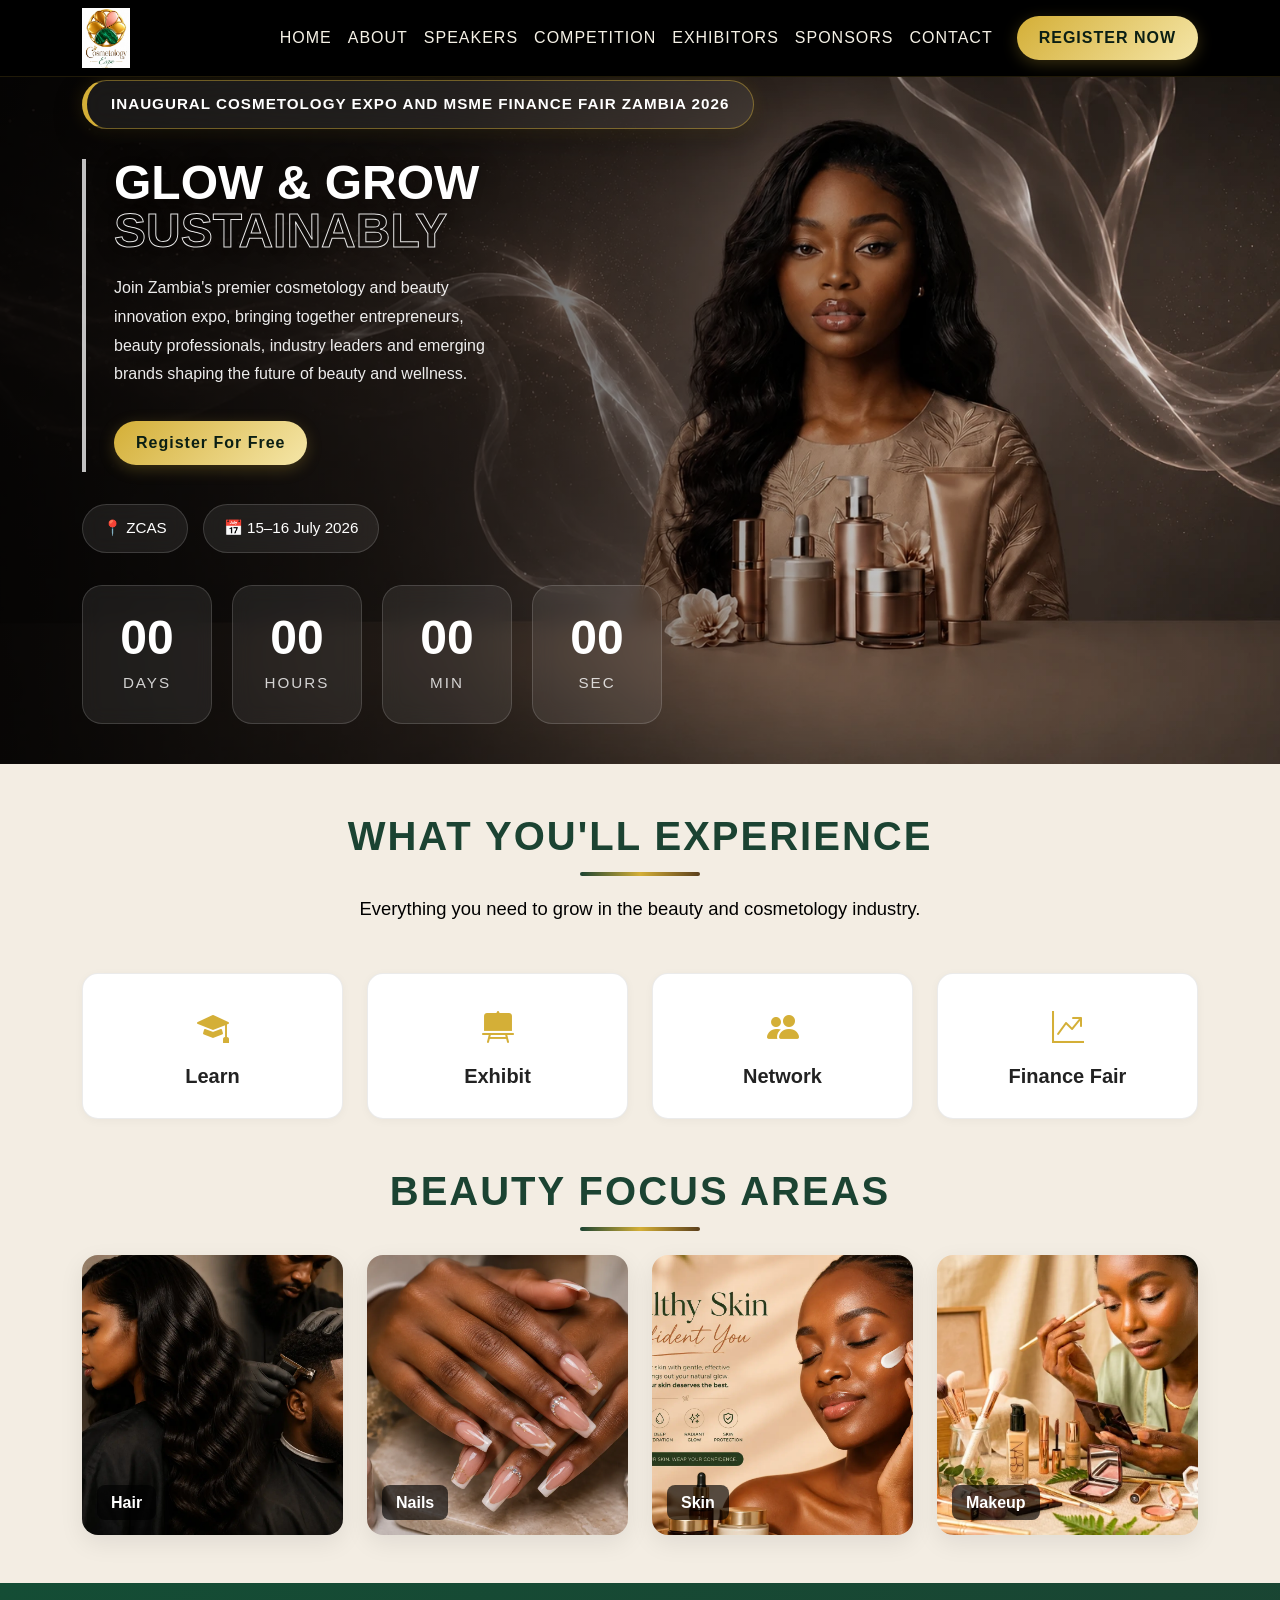
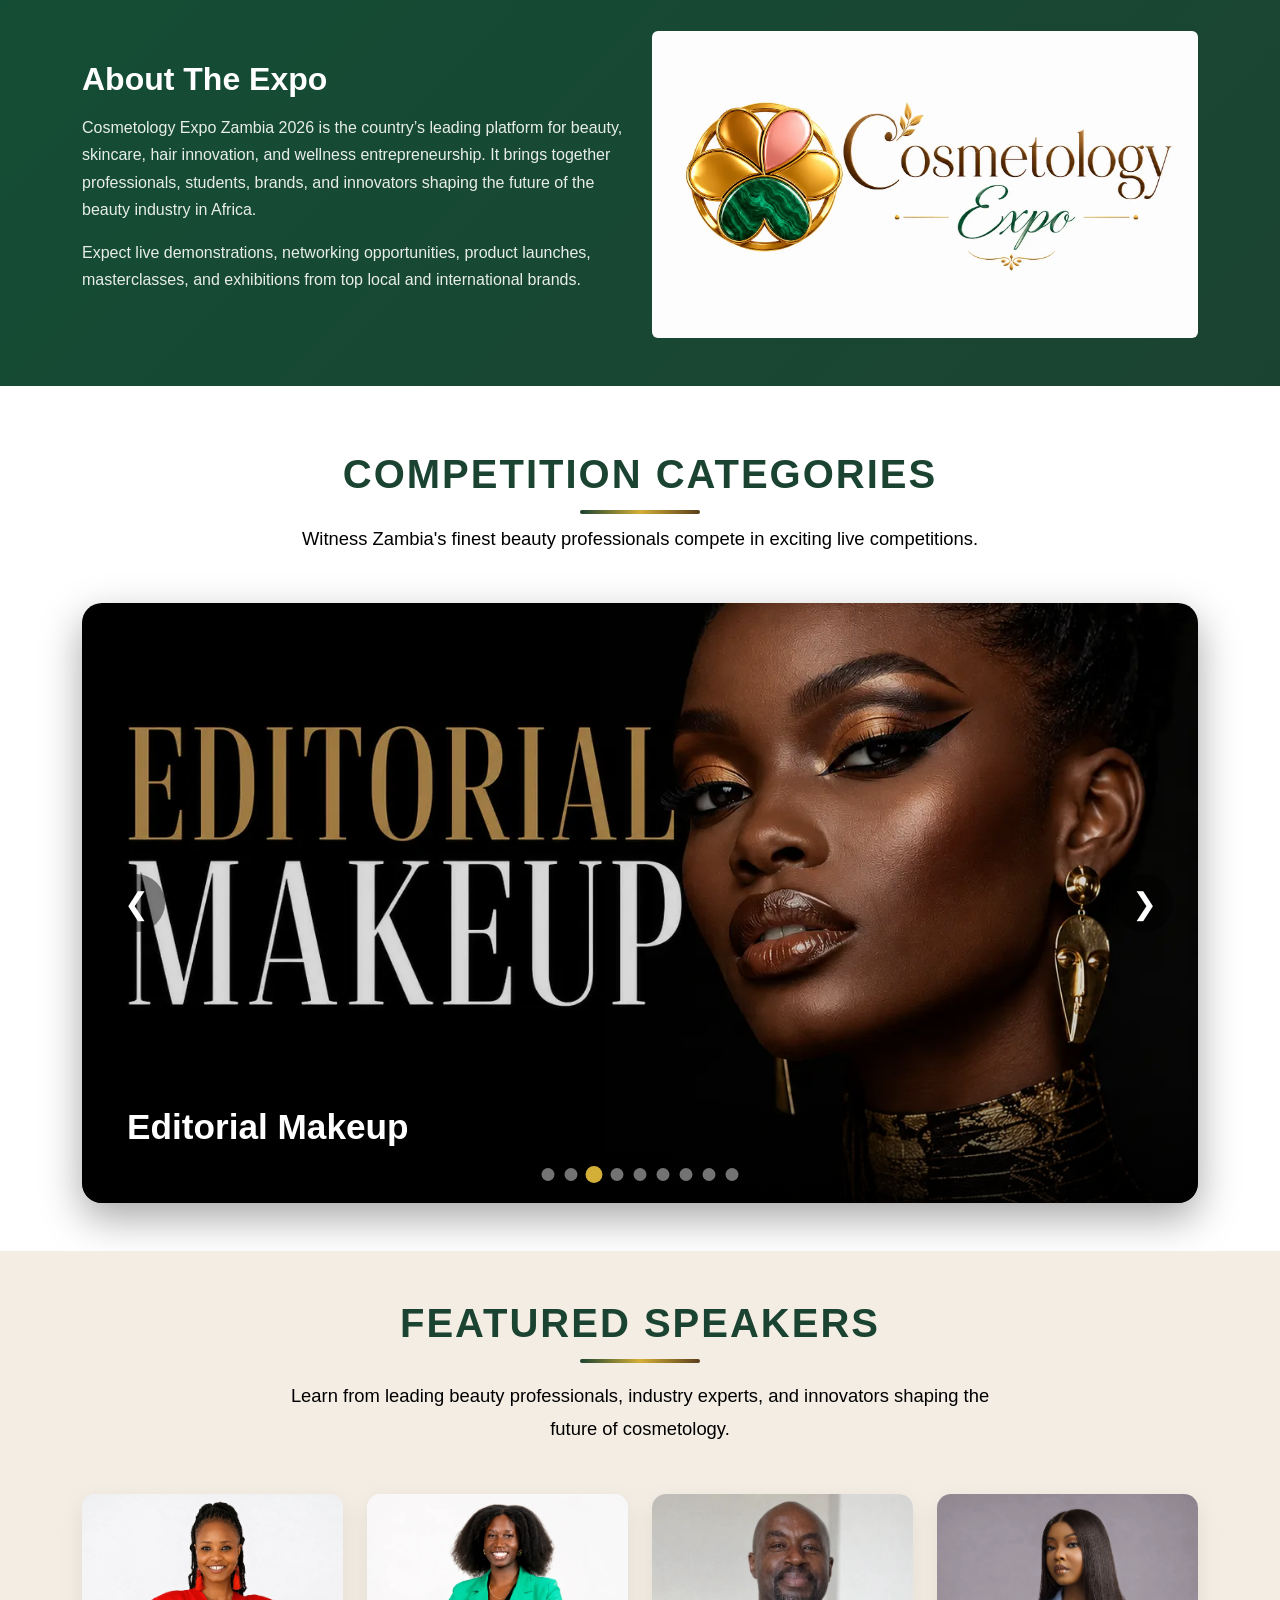
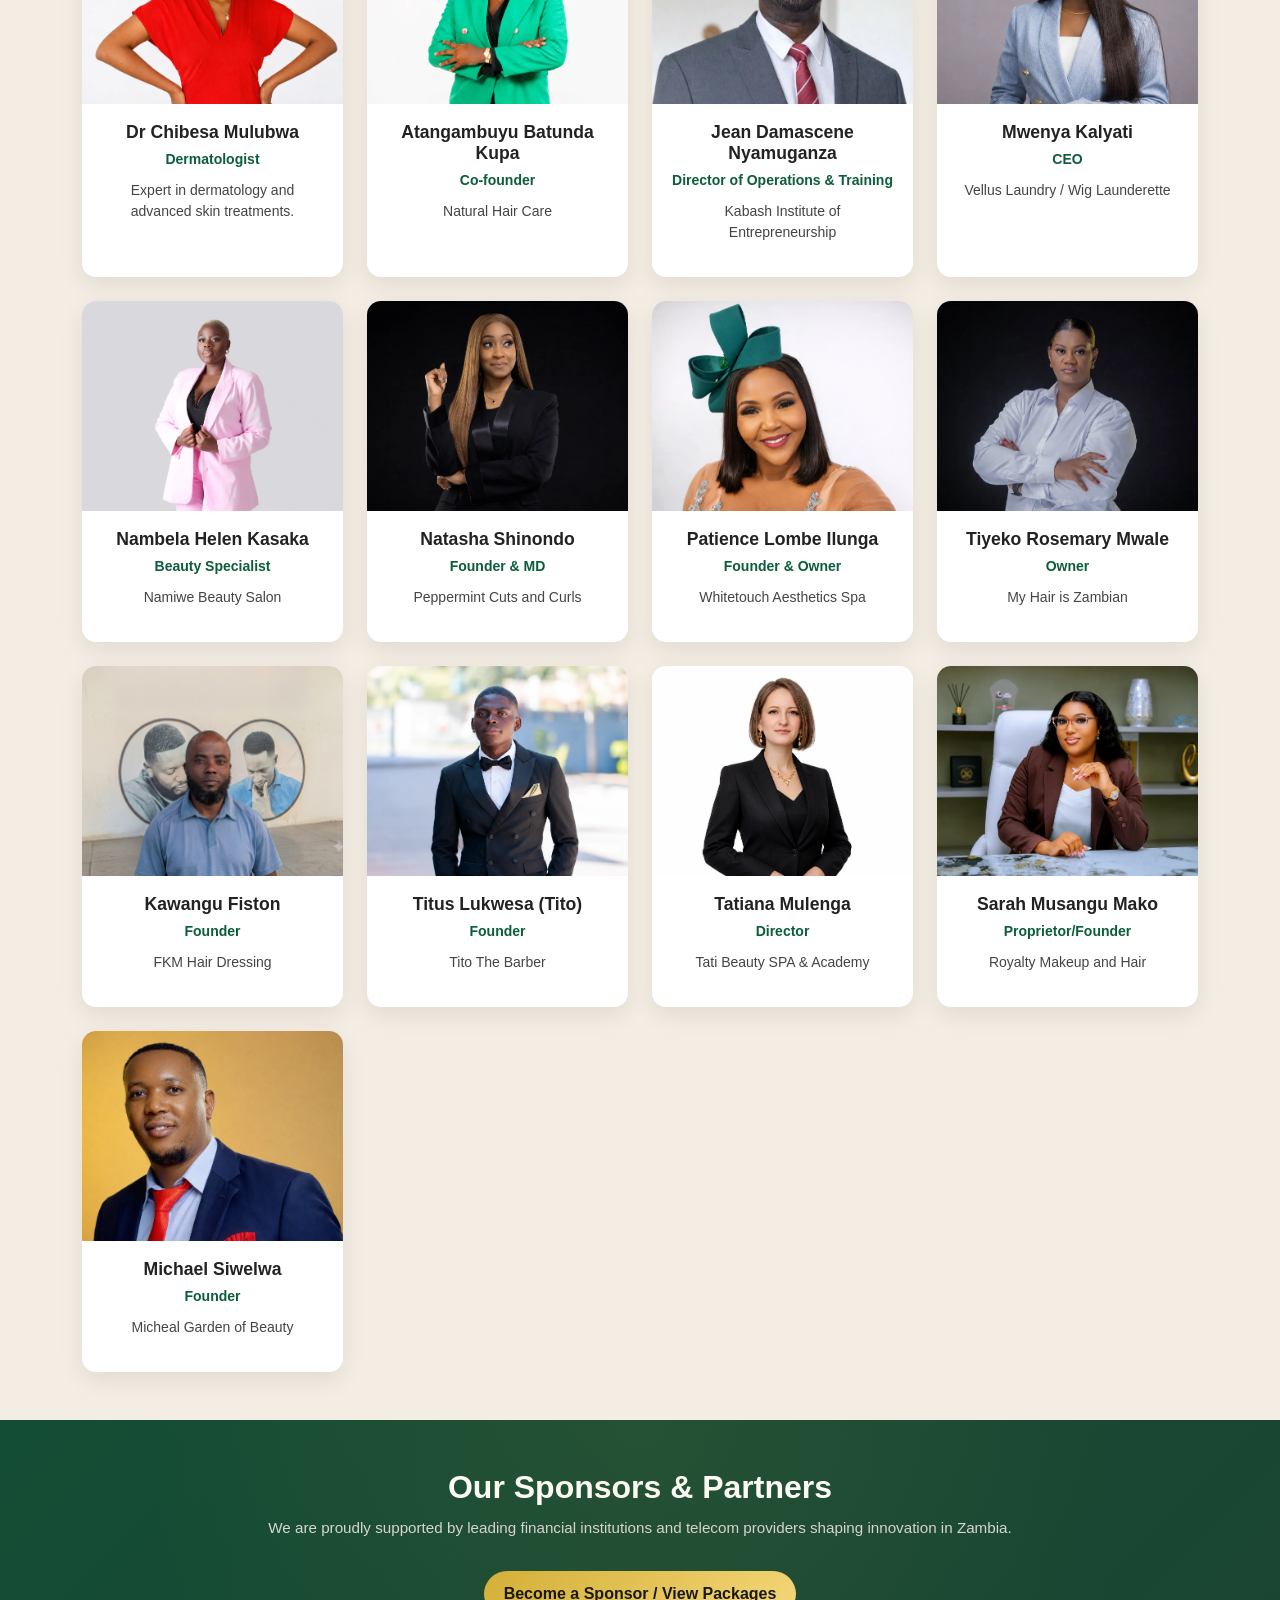
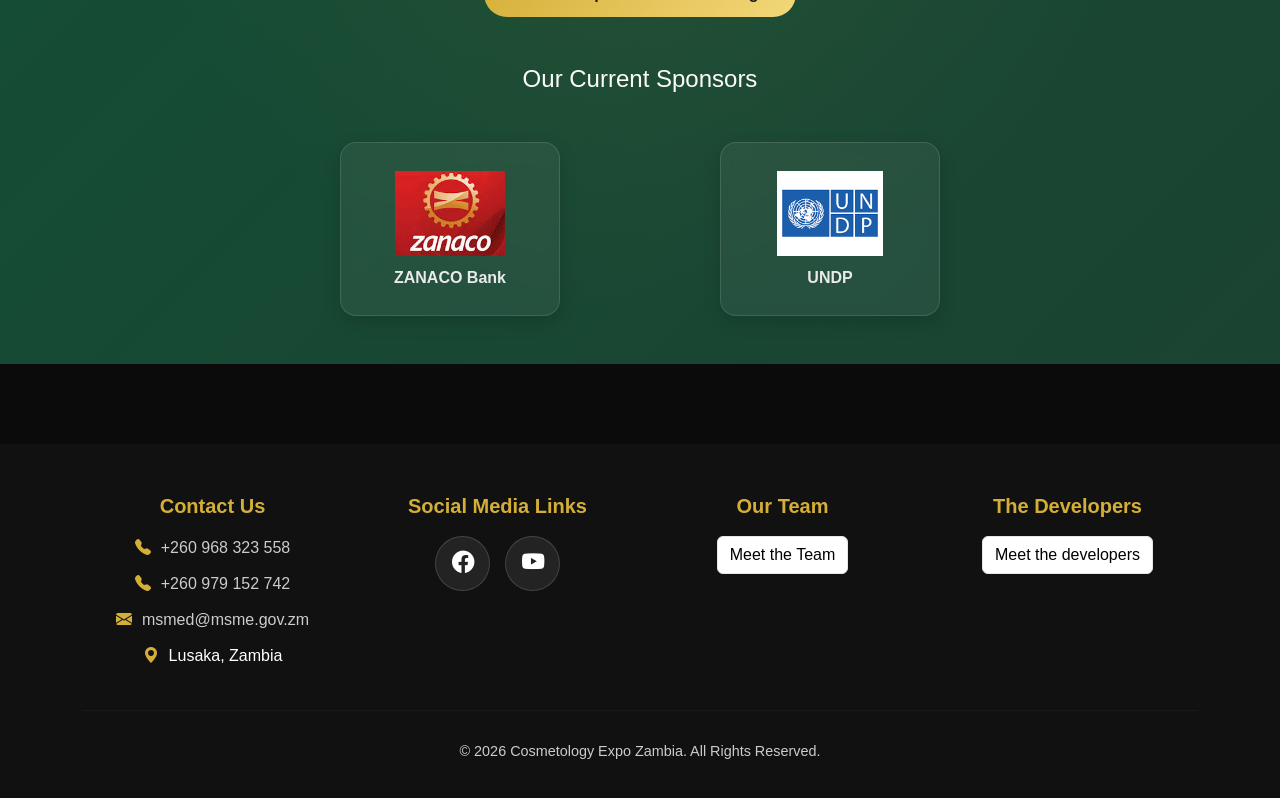
==== index.html @ 73dfd3c1 "Add files via upload" ====
<!doctype html>
<html lang="en">
  <head>
    <meta charset="UTF-8" />
    <meta name="viewport" content="width=device-width, initial-scale=1.0" />

    <title>Cosmetology Expo Zambia 2026</title>

    <link
      href="https://cdn.jsdelivr.net/npm/bootstrap@5.3.8/dist/css/bootstrap.min.css"
      rel="stylesheet"
      integrity="sha384-sRIl4kxILFvY47J16cr9ZwB07vP4J8+LH7qKQnuqkuIAvNWLzeN8tE5YBujZqJLB"
      crossorigin="anonymous"
    />

    <link
      href="https://cdn.jsdelivr.net/npm/bootstrap-icons@1.11.3/font/bootstrap-icons.css"
      rel="stylesheet"
    />
    <link rel="stylesheet" href="style.css" />
    <link rel="stylesheet" href="footer.css" />
  </head>
  <body>
    <!-- NAVBAR -->
    <nav class="navbar navbar-expand-lg navbar-dark fixed-top">
      <div class="container">
        <!-- Logo -->
        <a class="navbar-brand" href="index.html">
          <img
            src="images/logo.jpg"
            alt="SME Expo 2026 Logo"
            class="navbar-logo"
          />
        </a>

        <!-- Mobile Toggle -->
        <button
          class="navbar-toggler"
          type="button"
          data-bs-toggle="collapse"
          data-bs-target="#nav"
          aria-controls="nav"
          aria-expanded="false"
          aria-label="Toggle navigation"
        >
          <span class="navbar-toggler-icon"></span>
        </button>

        <!-- Navigation -->
        <div class="collapse navbar-collapse" id="nav">
          <ul class="navbar-nav ms-auto">
            <li class="nav-item">
              <a class="nav-link" href="index.html">HOME</a>
            </li>

            <li class="nav-item">
              <a class="nav-link" href="about page/about.html">ABOUT</a>
            </li>

            <li class="nav-item">
              <a class="nav-link" href="#speakers">SPEAKERS</a>
            </li>

            <li class="nav-item">
              <a class="nav-link" href="competition_page/competition.html">
                COMPETITION
              </a>
            </li>

            <li class="nav-item">
              <a class="nav-link" href="exhibitor_page/exhibitor.html">
                EXHIBITORS
              </a>
            </li>

            <li class="nav-item">
              <a class="nav-link" href="sponsor_page/sponsor.html">
                SPONSORS
              </a>
            </li>

            <li class="nav-item">
              <a class="nav-link" href="#contact">CONTACT</a>
            </li>
          </ul>

          <a href="register_page/register.html" class="ms-lg-3">
            <button class="btn pink-btn text-white">REGISTER NOW</button>
          </a>
        </div>
      </div>
    </nav>
    <!-- HERO SECTION -->
    <section id="home" class="hero">
      <div class="container">
        <div class="hero-content">
          <div class="hero-tag">
            Inaugural Cosmetology EXPO and MSME Finance Fair Zambia 2026
          </div>

          <div class="hero-heading">
            <h1 class="hero-title">
              Glow & Grow
              <span class="hero-outline"> Sustainably </span>
            </h1>

            <p class="hero-description">
              Join Zambia's premier cosmetology and beauty innovation expo,
              bringing together entrepreneurs, beauty professionals, industry
              leaders and emerging brands shaping the future of beauty and
              wellness.
            </p>

            <div class="hero-actions">
              <a href="register_page/register.html" class="hero-btn">
                Register For Free
              </a>
            </div>
          </div>

          <div class="hero-info">
            <div class="info-pill">📍 ZCAS</div>

            <div class="info-pill">📅 15–16 July 2026</div>
          </div>

          <div class="countdown-card">
            <div class="time-box">
              <span id="days">27</span>
              <small>Days</small>
            </div>

            <div class="time-box">
              <span id="hours">05</span>
              <small>Hours</small>
            </div>

            <div class="time-box">
              <span id="minutes">38</span>
              <small>Min</small>
            </div>

            <div class="time-box">
              <span id="seconds">78</span>
              <small>Sec</small>
            </div>
          </div>
        </div>
      </div>
    </section>

    <!-- VALUE SECTION (Learn • Exhibit • Network • Grow) -->
    <section class="value-section py-5">
      <div class="container text-center">
        <h2 class="expo-title mb-3">What You'll Experience</h2>

        <p class="expo-subtitle mb-5">
          Everything you need to grow in the beauty and cosmetology industry.
        </p>
        <!-- 4 CORE WORDS -->
        <div class="row g-4 mb-5">
          <div class="col-md-3 col-6">
            <div class="value-box">
              <i class="bi bi-mortarboard-fill"></i>
              <h5>Learn</h5>
            </div>
          </div>

          <div class="col-md-3 col-6">
            <div class="value-box">
              <i class="bi bi-easel2-fill"></i>
              <h5>Exhibit</h5>
            </div>
          </div>

          <div class="col-md-3 col-6">
            <div class="value-box">
              <i class="bi bi-people-fill"></i>
              <h5>Network</h5>
            </div>
          </div>

          <div class="col-md-3 col-6">
            <div class="value-box">
              <i class="bi bi-graph-up-arrow"></i>
              <h5>Finance Fair</h5>
            </div>
          </div>
        </div>
        <!-- BEAUTY CATEGORIES -->
        <h3 class="focus-areas-title mb-4">Beauty Focus Areas</h3>

        <div class="row g-4 justify-content-center">
          <div class="col-12 col-md-6 col-lg-3">
            <div class="beauty-card">
              <img src="images/hair.webp" alt="Hair" />
              <h6>Hair</h6>
            </div>
          </div>

          <div class="col-12 col-md-6 col-lg-3">
            <div class="beauty-card">
              <img src="images/nails.webp" alt="Nails" />
              <h6>Nails</h6>
            </div>
          </div>

          <div class="col-12 col-md-6 col-lg-3">
            <div class="beauty-card">
              <img src="images/skin.webp" alt="Skin" />
              <h6>Skin</h6>
            </div>
          </div>

          <div class="col-12 col-md-6 col-lg-3">
            <div class="beauty-card">
              <img src="images/makeup.webp" alt="Makeup" />
              <h6>Makeup</h6>
            </div>
          </div>
        </div>
      </div>
    </section>

    <!-- HOME ABOUT SECTION -->
    <section id="home-about" class="home-about-section py-5">
      <div class="container">
        <div class="row align-items-center">
          <div class="col-md-6 home-about-content">
            <h2 class="home-about-title mb-3">About The Expo</h2>

            <p class="home-about-text">
              Cosmetology Expo Zambia 2026 is the country’s leading platform for
              beauty, skincare, hair innovation, and wellness entrepreneurship.
              It brings together professionals, students, brands, and innovators
              shaping the future of the beauty industry in Africa.
            </p>

            <p class="home-about-text">
              Expect live demonstrations, networking opportunities, product
              launches, masterclasses, and exhibitions from top local and
              international brands.
            </p>
          </div>
          <div class="col-md-6 home-about-image">
            <img
              src="images/about.webp"
              class="img-fluid rounded home-about-img"
              alt="About Expo"
            />
          </div>
        </div>
      </div>
    </section>
    <!-- ==========================================
     COMPETITION CATEGORIES
========================================== -->
    <section class="competition-section py-5">
      <div class="container">
        <div class="text-center mb-5">
          <h2 class="expo-title mt-3">Competition Categories</h2>

          <p class="expo-subtitle">
            Witness Zambia's finest beauty professionals compete in exciting
            live competitions.
          </p>
        </div>

        <div class="competition-slider">
          <div class="competition-slides">
            <!-- Logo -->
            <div class="competition-slide competition-active">
              <img src="images/about.webp" alt="Bridal Makeup" />
              <div class="competition-slide-content">
                <h3>Bridal Makeup</h3>
              </div>
            </div>
            <!-- Bridal Makeup -->
            <div class="competition-slide competition-active">
              <img src="images/Bridal_pic.webp" alt="Bridal Makeup" />
              <div class="competition-slide-content">
                <h3>Bridal Makeup</h3>
              </div>
            </div>

            <!-- Editorial Makeup -->
            <div class="competition-slide">
              <img src="images/Editorial_Makeup.webp" alt="Editorial Makeup" />
              <div class="competition-slide-content">
                <h3>Editorial Makeup</h3>
              </div>
            </div>

            <!-- Nail Tech -->
            <div class="competition-slide">
              <img src="images/Nail_Tech.webp" alt="Nail Technology" />
              <div class="competition-slide-content">
                <h3>Nail Technology</h3>
              </div>
            </div>

            <!-- Barbering -->
            <div class="competition-slide">
              <img src="images/barber.webp" alt="Barbering" />
              <div class="competition-slide-content">
                <h3>Barbering</h3>
              </div>
            </div>

            <!-- Wig Installation -->
            <div class="competition-slide">
              <img src="images/wig.webp" alt="Wig Installation" />
              <div class="competition-slide-content">
                <h3>Wig Installation</h3>
              </div>
            </div>

            <!-- Natural Hair -->
            <div class="competition-slide">
              <img src="images/natural.webp" alt="Natural Hair" />
              <div class="competition-slide-content">
                <h3>Natural Hair</h3>
              </div>
            </div>

            <!-- Hair Braiding -->
            <div class="competition-slide">
              <img src="images/braiding.webp" alt="Hair Braiding" />
              <div class="competition-slide-content">
                <h3>Hair Braiding</h3>
              </div>
            </div>

            <!-- Spa & Massage -->
            <div class="competition-slide">
              <img src="images/spa.webp" alt="Spa and Massage" />
              <div class="competition-slide-content">
                <h3>Spa &amp; Massage</h3>
              </div>
            </div>
          </div>

          <button class="competition-prev" aria-label="Previous Slide">
            &#10094;
          </button>

          <button class="competition-next" aria-label="Next Slide">
            &#10095;
          </button>

          <div class="competition-dots"></div>
        </div>
      </div>
    </section>
    <!-- SPEAKERS SECTION -->
    <section id="speakers" class="py-5 speakers-section">
      <div class="container text-center">
        <h2 class="expo-title mb-3">Featured Speakers</h2>

        <p class="expo-subtitle mb-5">
          Learn from leading beauty professionals, industry experts, and
          innovators shaping the future of cosmetology.
        </p>

        <div class="row g-4">
          <!-- Speaker 1 -->
          <div class="col-lg-3 col-md-6 col-sm-12">
            <div class="speaker-card">
              <img src="images/chibesa.webp" alt="Dr Chibesa Mulubwa" />
              <div class="speaker-info">
                <h5>Dr Chibesa Mulubwa</h5>
                <small>Dermatologist</small>
                <p>Expert in dermatology and advanced skin treatments.</p>
              </div>
            </div>
          </div>

          <!-- Speaker 2 -->
          <div class="col-lg-3 col-md-6 col-sm-12">
            <div class="speaker-card">
              <img
                src="images/antangambuyu.webp"
                alt="Atangambuyu Batunda Kupa"
              />
              <div class="speaker-info">
                <h5>Atangambuyu Batunda Kupa</h5>
                <small>Co-founder</small>
                <p>Natural Hair Care</p>
              </div>
            </div>
          </div>

          <!-- Speaker 3 -->
          <div class="col-lg-3 col-md-6 col-sm-12">
            <div class="speaker-card">
              <img src="images/jean.webp" alt="Jean Damascene Nyamuganza" />
              <div class="speaker-info">
                <h5>Jean Damascene Nyamuganza</h5>
                <small>Director of Operations & Training</small>
                <p>Kabash Institute of Entrepreneurship</p>
              </div>
            </div>
          </div>

          <!-- Speaker 4 -->
          <div class="col-lg-3 col-md-6 col-sm-12">
            <div class="speaker-card">
              <img src="images/mwenya.webp" alt="Mwenya Kalyati" />
              <div class="speaker-info">
                <h5>Mwenya Kalyati</h5>
                <small>CEO</small>
                <p>Vellus Laundry / Wig Launderette</p>
              </div>
            </div>
          </div>

          <!-- Speaker 5 -->
          <div class="col-lg-3 col-md-6 col-sm-12">
            <div class="speaker-card">
              <img src="images/nambela.webp" alt="Nambela Helen Kasaka" />
              <div class="speaker-info">
                <h5>Nambela Helen Kasaka</h5>
                <small>Beauty Specialist</small>
                <p>Namiwe Beauty Salon</p>
              </div>
            </div>
          </div>

          <!-- Speaker 6 -->
          <div class="col-lg-3 col-md-6 col-sm-12">
            <div class="speaker-card">
              <img src="images/natasha.webp" alt="Natasha Shinondo" />
              <div class="speaker-info">
                <h5>Natasha Shinondo</h5>
                <small>Founder & MD</small>
                <p>Peppermint Cuts and Curls</p>
              </div>
            </div>
          </div>

          <!-- Speaker 7 -->
          <div class="col-lg-3 col-md-6 col-sm-12">
            <div class="speaker-card">
              <img src="images/patience.webp" alt="Patience Lombe Ilunga" />
              <div class="speaker-info">
                <h5>Patience Lombe Ilunga</h5>
                <small>Founder & Owner</small>
                <p>Whitetouch Aesthetics Spa</p>
              </div>
            </div>
          </div>

          <!-- Speaker 8 -->
          <div class="col-lg-3 col-md-6 col-sm-12">
            <div class="speaker-card">
              <img src="images/rosemary.webp" alt="Tiyeko Rosemary Mwale" />
              <div class="speaker-info">
                <h5>Tiyeko Rosemary Mwale</h5>
                <small>Owner</small>
                <p>My Hair is Zambian</p>
              </div>
            </div>
          </div>

          <!-- Speaker 9 -->
          <div class="col-lg-3 col-md-6 col-sm-12">
            <div class="speaker-card">
              <img src="images/fiston.png" alt="Kawangu Fiston" />
              <div class="speaker-info">
                <h5>Kawangu Fiston</h5>
                <small>Founder</small>
                <p>FKM Hair Dressing</p>
              </div>
            </div>
          </div>

          <!-- Speaker 10 -->
          <div class="col-lg-3 col-md-6 col-sm-12">
            <div class="speaker-card">
              <img src="images/titus.webp" alt="Titus Lukwesa" />
              <div class="speaker-info">
                <h5>Titus Lukwesa (Tito)</h5>
                <small>Founder</small>
                <p>Tito The Barber</p>
              </div>
            </div>
          </div>

          <!-- Speaker 11 -->
          <div class="col-lg-3 col-md-6 col-sm-12">
            <div class="speaker-card">
              <img src="images/tatiana.webp" alt="Tatiana Mulenga" />
              <div class="speaker-info">
                <h5>Tatiana Mulenga</h5>
                <small>Director</small>
                <p>Tati Beauty SPA & Academy</p>
              </div>
            </div>
          </div>

          <!-- Speaker 12 -->
          <div class="col-lg-3 col-md-6 col-sm-12">
            <div class="speaker-card">
              <img src="images/sarah.webp" alt="Tatiana Mulenga" />
              <div class="speaker-info">
                <h5>Sarah Musangu Mako</h5>
                <small>Proprietor/Founder</small>
                <p>Royalty Makeup and Hair</p>
              </div>
            </div>
          </div>

          <!-- Speaker 13 -->
          <div class="col-lg-3 col-md-6 col-sm-12">
            <div class="speaker-card">
              <img src="images/michael.webp" alt="Michael Siwelwa" />
              <div class="speaker-info">
                <h5>Michael Siwelwa</h5>
                <small>Founder</small>
                <p>Micheal Garden of Beauty</p>
              </div>
            </div>
          </div>
        </div>
      </div>
    </section>
    <!-- SPONSORS SECTION -->
    <section id="sponsors" class="sponsors-section py-5">
      <div class="container text-center">
        <h2 class="mb-2">Our Sponsors & Partners</h2>

        <p class="sponsor-subtext">
          We are proudly supported by leading financial institutions and telecom
          providers shaping innovation in Zambia.
        </p>

        <!-- CTA -->
        <a href="sponsor_page/sponsor.html" class="sponsor-cta">
          Become a Sponsor / View Packages
        </a>

        <h4 class="mt-5">Our Current Sponsors</h4>
        <div class="row justify-content-center align-items-stretch mt-4 g-4">
          <!-- ZANACO -->
          <div class="col-12 col-sm-6 col-md-4 d-flex justify-content-center">
            <a
              href="https://www.zanaco.co.zm"
              target="_blank"
              class="sponsor-card zanaco"
            >
              <img src="images/zanaco.jpg" alt="ZANACO Bank" />
              <h6>ZANACO Bank</h6>
            </a>
          </div>

          <!-- UNDP -->
          <div class="col-12 col-sm-6 col-md-4 d-flex justify-content-center">
            <a
              href="https://www.undp.org/"
              target="_blank"
              class="sponsor-card undp"
            >
              <img src="images/undp.png" alt="UNDP" />
              <h6>UNDP</h6>
            </a>
          </div>
        </div>
      </div>
    </section>

    <footer class="footer" id="contact">
      <div class="container">
        <div class="row text-center">
          <div class="col-md-3">
            <h5>Contact Us</h5>

            <div class="contact-item">
              <i class="bi bi-telephone-fill"></i>
              <a href="tel:+260968323558"> +260 968 323 558 </a>
            </div>
            <div class="contact-item">
              <i class="bi bi-telephone-fill"></i>
              <a href="tel:+260979152742">+260 979 152 742 </a>
            </div>

            <div class="contact-item">
              <i class="bi bi-envelope-fill"></i>
              <a href="mailto:msmed@msme.gov.zm">msmed@msme.gov.zm</a>
            </div>

            <div class="contact-item">
              <i class="bi bi-geo-alt-fill"></i>
              <span>Lusaka, Zambia</span>
            </div>
          </div>

          <div class="col-md-3">
            <h5>Social Media Links</h5>

            <div class="social-icons">
              <a
                href="https://web.facebook.com/p/Ministry-of-Small-and-Medium-Enterprise-Development-61553670876706/?_rdc=1&_rdr#"
                target="_blank"
              >
                <i class="bi bi-facebook"></i>
              </a>
              <a
                href="https://www.youtube.com/channel/UCl2kdPJ8ve2TBBOpsqI4Zig"
                target="_blank"
              >
                <i class="bi bi-youtube"></i>
              </a>
            </div>
          </div>

          <div class="col-md-3">
            <h5>Our Team</h5>
            <a href="team_page/team.html" class="btn team-btn">
              Meet the Team
            </a>
          </div>

          <div class="col-md-3">
            <h5>The Developers</h5>
            <a href="developers_page/developer.html" class="btn team-btn">
              Meet the developers
            </a>
          </div>
        </div>

        <hr />

        <div class="footer-bottom">
          <p>© 2026 Cosmetology Expo Zambia. All Rights Reserved.</p>
        </div>
      </div>
    </footer>
    <script src="script.js"></script>
    <script
      src="https://cdn.jsdelivr.net/npm/bootstrap@5.3.8/dist/js/bootstrap.bundle.min.js"
      integrity="sha384-FKyoEForCGlyvwx9Hj09JcYn3nv7wiPVlz7YYwJrWVcXK/BmnVDxM+D2scQbITxI"
      crossorigin="anonymous"
    ></script>
  </body>
</html>
---- style.css ----
/* Logo */
.navbar-logo {
  height: 60px; /* Adjust if needed */
  width: auto;
  display: block;
}

/* Navbar brand */
.navbar-brand {
  padding: 0;
  display: flex;
  align-items: center;
}

/* Mobile */
@media (max-width: 991.98px) {
  .navbar-logo {
    height: 50px;
  }
}
 
 .navbar .nav-link {
   color: #f5f1e6;
   /* soft ivory instead of white */
   position: relative;
   transition: all 0.3s ease;
   letter-spacing: 1px;
 }

 /* Hover = gold luxury glow */
 .navbar .nav-link:hover {
   color: #d4af37;
   text-shadow:
     0 0 6px rgba(212, 175, 55, 0.6),
     0 0 12px rgba(212, 175, 55, 0.5),
     0 0 20px rgba(212, 175, 55, 0.4);
   transform: translateY(-2px);
 }

 /* underline glow (luxury thin line) */
 .navbar .nav-link::after {
   content: "";
   position: absolute;
   left: 0;
   bottom: -6px;
   width: 0%;
   height: 1px;
   background: #d4af37;
   box-shadow: 0 0 8px rgba(212, 175, 55, 0.7);
   transition: 0.3s ease;
 }

 .navbar .nav-link:hover::after {
   width: 100%;
 }

 .navbar {
   background: rgba(11, 31, 20, 0.85);
   backdrop-filter: blur(12px);
   border-bottom: 1px solid rgba(212, 175, 55, 0.15);
 }

 .pink-btn {
   background: linear-gradient(135deg, #d4af37, #f5e6a8);
   color: #0b1f14 !important;
   border: none;
   padding: 10px 22px;
   font-weight: 600;
   letter-spacing: 1px;
   border-radius: 30px;
   box-shadow: 0 4px 15px rgba(212, 175, 55, 0.25);
   transition: all 0.3s ease;
   position: relative;
   overflow: hidden;
 }

 /* Hover effect */
 .pink-btn:hover {
   transform: translateY(-3px);
   box-shadow: 0 8px 25px rgba(212, 175, 55, 0.45);
   background: linear-gradient(135deg, #f5e6a8, #d4af37);
 }

 /* subtle shine animation */
 .pink-btn::before {
   content: "";
   position: absolute;
   top: 0;
   left: -75%;
   width: 50%;
   height: 100%;
   background: rgba(255, 255, 255, 0.25);
   transform: skewX(-20deg);
   transition: 0.5s;
 }

 .pink-btn:hover::before {
   left: 130%;
 }

 body {
   background: #0b0b0b;
   color: white;
   font-family: Arial, sans-serif;
 }

 /* NAV */
 .navbar {
   background: #000;
 }


 /* ==========================================
   HERO SECTION
========================================== */

.hero {
  position: relative;
  min-height: 50vh;

  display: flex;
  align-items: center;

  overflow: hidden;

  background:
  linear-gradient(
      90deg,
      rgba(0, 0, 0, 0.88) 0%,
      rgba(0, 0, 0, 0.65) 35%,
      rgba(0, 0, 0, 0.30) 60%,
      rgba(0, 0, 0, 0.05) 100%
    ), 
    url("images/background.webp");

  background-size: cover;
 
  background-position: center 30%;
  background-repeat: no-repeat;
}

/* ==========================================
   HERO CONTENT
========================================== */

.hero-content {
  position: relative;
  z-index: 2;

  max-width: 720px;

  padding-top: 80px;
  padding-bottom: 40px;
}
.hero-tag {
  display: inline-flex;
  align-items: center;
  gap: 10px;
  padding: 12px 24px;
  margin-bottom: 30px;

  background: rgba(255, 255, 255, 0.08);
  backdrop-filter: blur(12px);
  -webkit-backdrop-filter: blur(12px);

  border: 1px solid rgba(212, 175, 55, 0.45);
  border-left: 5px solid #d4af37;
  border-radius: 50px;

  color: #ffffff;
  font-size: 0.95rem;
  font-weight: 600;
  letter-spacing: 1px;
  text-transform: uppercase;
  line-height: 1.5;

  width: fit-content;

  box-shadow:
    0 10px 30px rgba(0,0,0,.25),
    0 0 20px rgba(212,175,55,.15);

  transition: all .35s ease;
}

.hero-tag:hover{
    transform: translateY(-3px);
    border-color:#d4af37;
    box-shadow:
      0 15px 40px rgba(0,0,0,.35),
      0 0 30px rgba(212,175,55,.35);
}/* ==========================================
   HEADING AREA
========================================== */

.hero-heading {
  border-left: 4px solid rgba(255, 255, 255, 0.75);
  padding-left: 28px;
}

.hero-title {
  margin-bottom: 1.2rem;

  color: #fff;

  font-size: clamp(2.2rem, 4vw, 3rem);

  font-weight: 900;
  line-height: 1;

  text-transform: uppercase;

  max-width: 550px;

  text-shadow:
    0 0 10px rgba(0, 0, 0, 0.25),
    0 0 30px rgba(0, 0, 0, 0.15);
}

.hero-outline {
  display: block;

  color: transparent;
  -webkit-text-stroke: 1px rgba(255, 255, 255, 0.9);
}

/* ==========================================
   DESCRIPTION
========================================== */

.hero-description {
  width: min(400px, 100%);

  margin-bottom: 2rem;

  color: rgba(255, 255, 255, 0.92);

  font-size: 1rem;
  line-height: 1.8;
}
.hero-btn {
  display: inline-block;
  text-decoration: none;

  background: linear-gradient(135deg, #d4af37, #f5e6a8);
  color: #0b1f14;
  border: none;
  padding: 10px 22px;
  font-weight: 600;
  letter-spacing: 1px;
  border-radius: 30px;
  box-shadow: 0 4px 15px rgba(212, 175, 55, 0.25);
  transition: all 0.3s ease;
  position: relative;
  overflow: hidden;
}

.hero-btn:hover {
  color: #0b1f14;
  text-decoration: none;
  transform: translateY(-3px);
  box-shadow: 0 8px 25px rgba(212, 175, 55, 0.45);
  background: linear-gradient(135deg, #f5e6a8, #d4af37);
}

.hero-btn::before {
  content: "";
  position: absolute;
  top: 0;
  left: -75%;
  width: 50%;
  height: 100%;
  background: rgba(255, 255, 255, 0.25);
  transform: skewX(-20deg);
  transition: left 0.5s ease;
}

.hero-btn:hover::before {
  left: 130%;
}/* ==========================================
   EVENT INFO
========================================== */

.hero-info {
  display: flex;
  flex-wrap: wrap;
  gap: 15px;

  margin-top: 2rem;
}

.info-pill {
  padding: 12px 20px;

  border-radius: 999px;

  background: rgba(255, 255, 255, 0.08);

  backdrop-filter: blur(10px);

  border: 1px solid rgba(255, 255, 255, 0.15);

  color: #fff;
  font-size: 0.95rem;
}
/* ==========================================
   COUNTDOWN
========================================== */

.countdown-card {
  display: flex;
  flex-wrap: wrap;
  gap: 20px;
  margin-top: 2rem;
}

.time-box {
  min-width: 130px;      /* Increased from 85px */
  padding: 28px 22px;    /* Bigger box */

  text-align: center;

  border-radius: 20px;

  background: rgba(255, 255, 255, 0.08);
  backdrop-filter: blur(10px);

  border: 1px solid rgba(255, 255, 255, 0.15);
}

.time-box span {
  display: block;
  color: #fff;

  font-size: 3rem;       /* Increased from 1.8rem */
  font-weight: 700;
  line-height: 1;
}

.time-box small {
  display: block;
  margin-top: 10px;

  color: rgba(255, 255, 255, 0.8);

  font-size: 0.95rem;    /* Increased from 0.75rem */

  letter-spacing: 2px;
  text-transform: uppercase;
}
/* ==========================================
   TABLETS
========================================== */

@media (max-width: 992px) {

  .hero {
    background-position: center center;
  }

  .hero-content {
    max-width: 100%;
    padding-top: 70px;
    padding-bottom: 40px;
    position: relative;
    z-index: 1;
  }

  .hero-title {
    max-width: 100%;
  }

  .hero-description {
    width: min(340px, 100%);
  }
}

/* ==========================================
   MOBILE
========================================== */

@media (max-width: 768px) {

  .hero {
    min-height: auto;

    background:
      linear-gradient(
        180deg,
        rgba(0, 0, 0, 0.82) 0%,
        rgba(0, 0, 0, 0.55) 100%
      ),
      url("images/smaller_screens.webp");

    background-size: cover;
    background-position: center top;
    background-repeat: no-repeat;

    padding: 90px 0 50px;
  }

  .hero-content {
    padding: 0;
  }

  .hero-heading {
    border-left: none;
    padding-left: 0;
  }

  .hero-title {
    font-size: clamp(2rem, 8vw, 3.2rem);
    max-width: 100%;
  }

  .hero-description {
    width: 100%;
    max-width: 100%;
    font-size: 0.95rem;
  }

  .hero-info {
    flex-direction: column;
    align-items: flex-start;
  }

  .countdown-card {
    gap: 10px;
  }

  .time-box {
    min-width: 75px;
    padding: 14px;
  }

  .time-box span {
    font-size: 1.4rem;
  }

  .hero-btn {
    width: 100%;
    max-width: 260px;
  }
}

/* ==========================================
   SMALL PHONES
========================================== */

@media (max-width: 480px) {

  .hero-tag {
    font-size: 0.7rem;
    letter-spacing: 1px;
  }

  .hero-title {
    font-size: 2rem;
  }

  .hero-description {
    font-size: 0.9rem;
  }

  .time-box {
    min-width: 65px;
  }

  .time-box span {
    font-size: 1.2rem;
  }
}

/* ==========================================
   GLOBAL TEXT FIX
========================================== */

body {
  color: #222;
}


/* VALUE SECTION */



  .value-section {
  background: #f3ede3;

}

.value-box {
  padding: 30px 25px;
  border-radius: 16px;
background:#fff;
  border: 1px solid rgba(0, 0, 0, 0.08);
  box-shadow: 0 2px 10px rgba(0, 0, 0, 0.04);
  transition: all 0.3s ease;
  height: 100%;
  text-align: center;
}

.value-box i {
  display: block;
  font-size: 32px;
  color: #d4af37;
  margin-bottom: 12px;
}

.value-box h5 {
  margin: 0;
  font-weight: 600;
  color: #222;
}

.value-box:hover {
  transform: translateY(-6px);
  background: #1b4332;
  border-color: #1b4332;
  box-shadow: 0 12px 30px rgba(27, 67, 50, 0.25);
}

.value-box:hover i,
.value-box:hover h5 {
  color: #fff;
}

.value-box:hover i {
  color: #d4af37; /* keeps gold icon even on hover */
}

/* BEAUTY CARDS */
.beauty-card {
  position: relative;
  overflow: hidden;
  border-radius: 16px;
  cursor: pointer;
  transition: all 0.3s ease;
  height: 100%;
  box-shadow: 0 8px 25px rgba(0, 0, 0, 0.08);
}

.beauty-card img {
  width: 100%;
  height: 280px;
  object-fit: cover;
  display: block;
  transition: transform 0.4s ease;
}

.beauty-card h6 {
  position: absolute;
  bottom: 15px;
  left: 15px;
  margin: 0;
  color: #fff;
  background: rgba(0, 0, 0, 0.65);
  padding: 8px 14px;
  border-radius: 8px;
  font-size: 1rem;
  font-weight: 600;
}

.beauty-card:hover img {
  transform: scale(1.08);
}


/* WHAT YOU'LL EXPERIENCE */
.expo-title {
  font-size: clamp(1.8rem, 4vw, 2.5rem);
  font-weight: 700;
  letter-spacing: 2px;
  color: #1b4332; /* green */
  text-transform: uppercase;
  position: relative;
  display: inline-block;
}

.expo-title::after {
  content: "";
  display: block;
  width: 120px;
  height: 4px;
  margin: 12px auto 0;
  border-radius: 50px;
  background: linear-gradient(
    to right,
    #1b4332,
    #d4af37,
    #5a3e1b
  );
}

/* PARAGRAPH */
.expo-subtitle {
  max-width: 700px;
  margin-left: auto;
  margin-right: auto;
  font-size: 1.15rem;
  line-height: 1.8;
  color: #000;
  font-weight: 400;
}

/* BEAUTY FOCUS AREAS */
.focus-areas-title {
  font-size: clamp(1.8rem, 4vw, 2.5rem);
  font-weight: 700;
  letter-spacing: 2px;
  color: #1b4332; /* green */
  text-transform: uppercase;
  position: relative;
  display: inline-block;
}

.focus-areas-title::after {
 content: "";
  display: block;
  width: 120px;
  height: 4px;
  margin: 12px auto 0;
  border-radius: 50px;
  background: linear-gradient(
    to right,
    #1b4332,
    #d4af37,
    #5a3e1b
  );
}

/* Tablet */
@media (max-width: 991px) {
  .beauty-card img {
    height: 250px;
  }
}

/* Mobile */
@media (max-width: 767px) {
  .beauty-card {
    max-width: 500px;
    margin: 0 auto;
  }

  .beauty-card img {
    height: 300px;
  }
}

/* Very small phones */
@media (max-width: 480px) {
  .beauty-card img {
    height: 240px;
  }
} 


/* =========================
   HOME ABOUT SECTION (GREEN THEME)
========================= */

.home-about-section {
  background: linear-gradient(135deg,  #144d35, #1b4332);
  color: #fff;
}

.home-about-title {
  font-weight: 700;
  color: #fff;
}

.home-about-text {
  color: rgba(255, 255, 255, 0.9);
  line-height: 1.7;
}
.home-about-img {
  width: 100%;
  border-radius: 0.5rem;
}
/*==========================================
COMPETITION SLIDER (FIXED SMOOTH VERSION)
==========================================*/

.competition-section {
  background: #fff;
  overflow: hidden;
}

.competition-slider {
  position: relative;
  width: 100%;
  height: 600px;
  overflow: hidden;
  border-radius: 20px;
  box-shadow: 0 15px 40px rgba(0, 0, 0, 0.35);
}

/* SLIDES CONTAINER */
.competition-slides {
  position: relative;
  width: 100%;
  height: 100%;
}

/* EACH SLIDE */
.competition-slide {
  position: absolute;
  inset: 0;

  opacity: 0;
  transform: scale(1.03);

  transition: opacity 1s ease, transform 1s ease;

  z-index: 0;
}

/* ACTIVE SLIDE */
.competition-slide.competition-active {
  opacity: 1;
  transform: scale(1);

  z-index: 2;
}

/* IMAGE */
.competition-slide img {
  width: 100%;
  height: 100%;
  object-fit: cover;
  display: block;

  /* reduces harsh visual flicker during change */
  filter: brightness(0.85);
  transition: filter 1s ease;
}

/* OVERLAY CONTENT */
.competition-slide-content {
  position: absolute;
  left: 0;
  right: 0;
  bottom: 0;

  padding: 45px;

  background: linear-gradient(
    to top,
    rgba(0, 0, 0, 0.85),
    rgba(0, 0, 0, 0.4),
    transparent
  );
}

.competition-slide-content h3 {
  color: #fff;
  font-size: 2.2rem;
  font-weight: 700;
  margin-bottom: 10px;
}

.competition-slide-content p {
  color: rgba(255, 255, 255, 0.92);
  margin: 0;
  font-size: 1rem;
  max-width: 550px;
  line-height: 1.6;
}

/*==========================================
BUTTONS
==========================================*/

.competition-prev,
.competition-next {
  position: absolute;
  top: 50%;
  transform: translateY(-50%);
  width: 58px;
  height: 58px;
  border: none;
  border-radius: 50%;
  cursor: pointer;

  background: rgba(0, 0, 0, 0.45);
  color: #fff;

  font-size: 30px;
  transition: 0.3s;

  z-index: 10;
}

.competition-prev:hover,
.competition-next:hover {
  background: #d4af37;
}

.competition-prev {
  left: 25px;
}

.competition-next {
  right: 25px;
}

/*==========================================
DOTS
==========================================*/

.competition-dots {
  position: absolute;
  left: 50%;
  bottom: 22px;
  transform: translateX(-50%);

  display: flex;
  gap: 10px;

  z-index: 20;
}

.competition-dot {
  width: 13px;
  height: 13px;
  border-radius: 50%;

  background: rgba(255, 255, 255, 0.45);

  cursor: pointer;
  transition: 0.3s;
}

.competition-dot:hover {
  transform: scale(1.2);
}

.competition-dot.competition-active {
  background: #d4af37;
  transform: scale(1.3);
}

/*==========================================
RESPONSIVE
==========================================*/

@media (max-width: 992px) {
  .competition-slider {
    height: 500px;
  }

  .competition-slide-content {
    padding: 35px;
  }

  .competition-slide-content h3 {
    font-size: 1.8rem;
  }
}

@media (max-width: 768px) {
  .competition-slider {
    height: 380px;
    border-radius: 15px;
  }

  .competition-slide-content {
    padding: 25px;
  }

  .competition-slide-content h3 {
    font-size: 1.5rem;
  }

  .competition-slide-content p {
    font-size: 0.9rem;
  }

  .competition-prev,
  .competition-next {
    width: 45px;
    height: 45px;
    font-size: 22px;
  }

  .competition-prev {
    left: 12px;
  }

  .competition-next {
    right: 12px;
  }
}

@media (max-width: 576px) {
  .competition-slider {
    height: 300px;
  }

  .competition-slide-content {
    padding: 20px;
  }

  .competition-slide-content h3 {
    font-size: 1.25rem;
  }

  .competition-dot {
    width: 10px;
    height: 10px;
  }
}

/* =========================
   SPEAKERS SECTION (UPDATED LANDSCAPE FIX)
========================= */

.speakers-section {
  background: #f3ede3;
}

.speaker-card {
  background: #fff;
  border-radius: 14px;
  overflow: hidden;
  box-shadow: 0 8px 24px rgba(0,0,0,0.08);
  transition: all 0.3s ease;
  height: 100%;
}

.speaker-card:hover {
  transform: translateY(-6px);
  box-shadow: 0 16px 40px rgba(0,0,0,0.15);
}

/* 🔥 THIS IS THE KEY FIX */
.speaker-card img {
  width: 100%;
  height: 210px;          /* keep consistent card height */
  object-fit: cover;      /* keeps premium look */
  object-position: center 20%;  /* 🔥 KEY FIX: prevents top-head cropping */
  display: block;
}

/* optional: if you want slightly taller cinematic look */
/*
.speaker-card img {
  aspect-ratio: 3 / 2;
}
*/
.speaker-info {
  padding: 18px;
  text-align: center;   /* 🔥 centers everything */
}

.speaker-info h5 {
  color: #222;
  font-size: 1.1rem;
  font-weight: 700;
  margin-bottom: 6px;
  text-align: center;
}

.speaker-info small {
  display: block;
  color: #0b5d3b !important;
  font-weight: 600;
  margin-bottom: 10px;
  text-align: center;
}

.speaker-info p {
  font-size: 14px;
  line-height: 1.5;
  color: #444;
  text-align: center;
}
/* RESPONSIVE */
@media (max-width: 768px) {
  .speaker-card img {
    aspect-ratio: 16 / 9;
  }
}

/* =========================
   SPONSORS SECTION BACKGROUND
========================= */
#sponsors {
 background: linear-gradient(135deg,  #144d35, #1b4332);
  color: #fff;
}

/* subtitle */
.sponsor-subtext {
  color: rgba(255,255,255,0.85);
  max-width: 700px;
  margin: 0 auto 20px;
}

/* CTA BUTTON */
.sponsor-cta {
  display: inline-block;
  margin-top: 10px;
  padding: 10px 20px;
  background: #fff;
  color: #0b5d3b;
  font-weight: 600;
  border-radius: 8px;
  text-decoration: none;
  transition: 0.3s;
}

.sponsor-cta:hover {
  background: #e6f5ee;
}

/* =========================
   MARQUEE
========================= */
.sponsor-marquee {
    overflow: hidden;
    padding: 40px 0;
}

.sponsor-track {
  display: flex;
  gap: 25px;
  width: max-content;
  animation: scrollLeft 25s linear infinite;
}

/* =========================
   SPONSOR CARD (CLICKABLE)
========================= */
.sponsor-card {
  background: #fff;
  border-radius: 12px;
  padding: 15px;
  width: 220px;
  flex: 0 0 auto;

  text-decoration: none;
  color: #222;

  display: flex;
  flex-direction: column;
  align-items: center;

  overflow: hidden; /* important */

  box-shadow: 0 6px 18px rgba(0,0,0,0.15);

  transition:
    transform 0.3s ease,
    box-shadow 0.3s ease;
}


.sponsor-card img {
  width: 100%;
  height: 70px;
  object-fit: contain;
  margin-bottom: 10px;
}
.sponsor-card h6 {
  font-weight: 700;
  margin-top: 10px;
  margin-bottom: 0;
}

.sponsor-card:hover {
  transform: scale(1.18);
  box-shadow: 0 18px 40px rgba(0,0,0,0.25);
}



/* =========================
   ANIMATION
========================= */
@keyframes scrollLeft {
  0% { transform: translateX(0); }
  100% { transform: translateX(-50%); }
}

/* =========================
   CTA SECTION
========================= */
#register {
  background: #111;
}

#register h2 {
  font-weight: 700;
}

#register p {
  color: #ccc;
}

/* =========================================
   SPONSORS SECTION BACKGROUND
   ========================================= */

.sponsors-section {
  background: linear-gradient(135deg, #0b2e1a, #0f3d22);
  color: #fff;
  position: relative;
  overflow: hidden;
}

/* soft gold glow overlay */
.sponsors-section::before {
  content: "";
  position: absolute;
  inset: 0;
  background: radial-gradient(circle at top, rgba(212,175,55,0.08), transparent 60%);
  pointer-events: none;
}

/* title */
.sponsors-section h2 {
  font-weight: 700;
}

/* subtitle */
.sponsor-subtext {
  color: #d6d6d6;
  max-width: 750px;
  margin: 10px auto 20px;
  font-size: 0.95rem;
  line-height: 1.6;
}

/* CTA */
.sponsor-cta {
  display: inline-block;
  margin-top: 10px;
  padding: 11px 20px;

  background: linear-gradient(135deg, #d4af37, #f5d97c);
  color: #111;
  font-weight: 600;

  border-radius: 30px;
  text-decoration: none;

  transition: all 0.3s ease;
}

.sponsor-cta:hover {
  transform: translateY(-3px);
  box-shadow: 0 10px 25px rgba(212, 175, 55, 0.35);
}

/* =========================================
   BASE SPONSOR CARD
   ========================================= */

.sponsor-card {
  display: flex;
  flex-direction: column;
  align-items: center;
  justify-content: center;

  padding: 28px 20px;
  border-radius: 16px;

  text-decoration: none;
  color: #fff;

  background: rgba(255, 255, 255, 0.06);
  border: 1px solid rgba(255, 255, 255, 0.12);

  backdrop-filter: blur(6px);
  transition: all 0.35s ease;

  height: 100%;
}

/* logo */
.sponsor-card img {
  width: 130px;
  height: 85px;
  object-fit: contain;

  margin-bottom: 12px;
  transition: 0.3s ease;
}

/* text */
.sponsor-card h6 {
  margin: 0;
  font-weight: 600;
  color: #eaeaea;
  transition: 0.3s ease;
}

/* hover lift */
.sponsor-card:hover {
  transform: translateY(-10px);
  box-shadow: 0 18px 35px rgba(0,0,0,0.35);
}

/* =========================================
   ZANACO BRAND STYLE (GOLD)
   ========================================= */

.sponsor-card.zanaco:hover {
  border-color: #d4af37;
  background: rgba(212,175,55,0.10);
}

.sponsor-card.zanaco:hover h6 {
  color: #d4af37;
}

.sponsor-card.zanaco:hover img {
  filter: drop-shadow(0 0 12px rgba(212,175,55,0.5));
}

/* =========================================
   UNDP BRAND STYLE (BLUE)
   ========================================= */

.sponsor-card.undp:hover {
  border-color: #2b6cb0;
  background: rgba(43,108,176,0.10);
}

.sponsor-card.undp:hover h6 {
  color: #63b3ed;
}

.sponsor-card.undp:hover img {
  filter: drop-shadow(0 0 12px rgba(99,179,237,0.5));
}

/* =========================================
   RESPONSIVE FIXES
   ========================================= */

@media (max-width: 768px) {
  .sponsor-card {
    padding: 22px;
  }

  .sponsor-card img {
    width: 110px;
    height: 75px;
  }
}
---- footer.css ----
/* =========================================
   FOOTER BASE
   ========================================= */

.footer {
  background: #111;
  color: #fff;
  padding: 50px 0 20px;
  margin-top: 80px;
}

/* Section titles */
.footer h5 {
  color: #d4af37;
  margin-bottom: 18px;
  font-weight: 600;
}

/* default text + links */
.footer p,
.footer a {
  color: #ccc;
}

/* prevent ugly underline globally */
.footer a {
  text-decoration: none;
}

/* =========================================
   CONTACT SECTION
   ========================================= */

.contact-item {
  display: flex;
  align-items: center;
  justify-content: center;
  gap: 10px;
  margin-bottom: 12px;
}

/* icons */
.contact-item i {
  color: #d4af37;
  transition: 0.3s ease;
}

/* clickable links */
.contact-item a {
  color: #ccc;
  transition: 0.3s ease;
}

/* hover effect */
.contact-item a:hover {
  color: #d4af37;
}

/* WhatsApp special hover (green glow) */
.contact-item:hover .bi-whatsapp {
  color: #25D366;
  transform: scale(1.15);
}

/* =========================================
   SOCIAL ICONS
   ========================================= */

.social-icons {
  display: flex;
  justify-content: center;
  gap: 15px;
  margin-top: 10px;
}

.social-icons a {
  width: 55px;
  height: 55px;

  display: flex;
  align-items: center;
  justify-content: center;

  border-radius: 50%;

  background: rgba(255,255,255,0.08);
  border: 1px solid rgba(255,255,255,0.15);

  color: #fff;
  font-size: 1.4rem;

  transition: all 0.3s ease;
}

.social-icons a:hover {
  transform: translateY(-5px);
  background: #d4af37;
  color: #111;
  box-shadow: 0 0 18px rgba(212,175,55,0.6);
}

/* =========================================
   DEVELOPERS SECTION
   ========================================= */

.developers {
  display: flex;
  flex-direction: column;
  gap: 8px;
}

.developers a {
  font-size: 0.9rem;
  color: #ccc;
  transition: 0.3s ease;
}

/* hover animation */
.developers a:hover {
  color: #d4af37;
  transform: translateX(8px);
}

/* =========================================
   FOOTER BOTTOM
   ========================================= */

.footer hr {
  border-color: rgba(255,255,255,0.15);
  margin: 30px 0;
}

.footer-bottom {
  text-align: center;
  color: #888;
  font-size: 0.9rem;
}

.team-btn {
  background-color: #ffffff !important;
  color: #000 !important;
  border: 1px solid #e6e6e6 !important;
  transition: all 0.3s ease !important;

}


/* hover = luxury gold */
.team-btn:hover {
  background: linear-gradient(135deg, #f6dd8b, #efd66a) !important;
  color: #000 !important;
  border-color: #f5d97c !important;
  transform: translateY(-2px);
  box-shadow: 0 6px 15px rgba(212, 175, 55, 0.25);
}
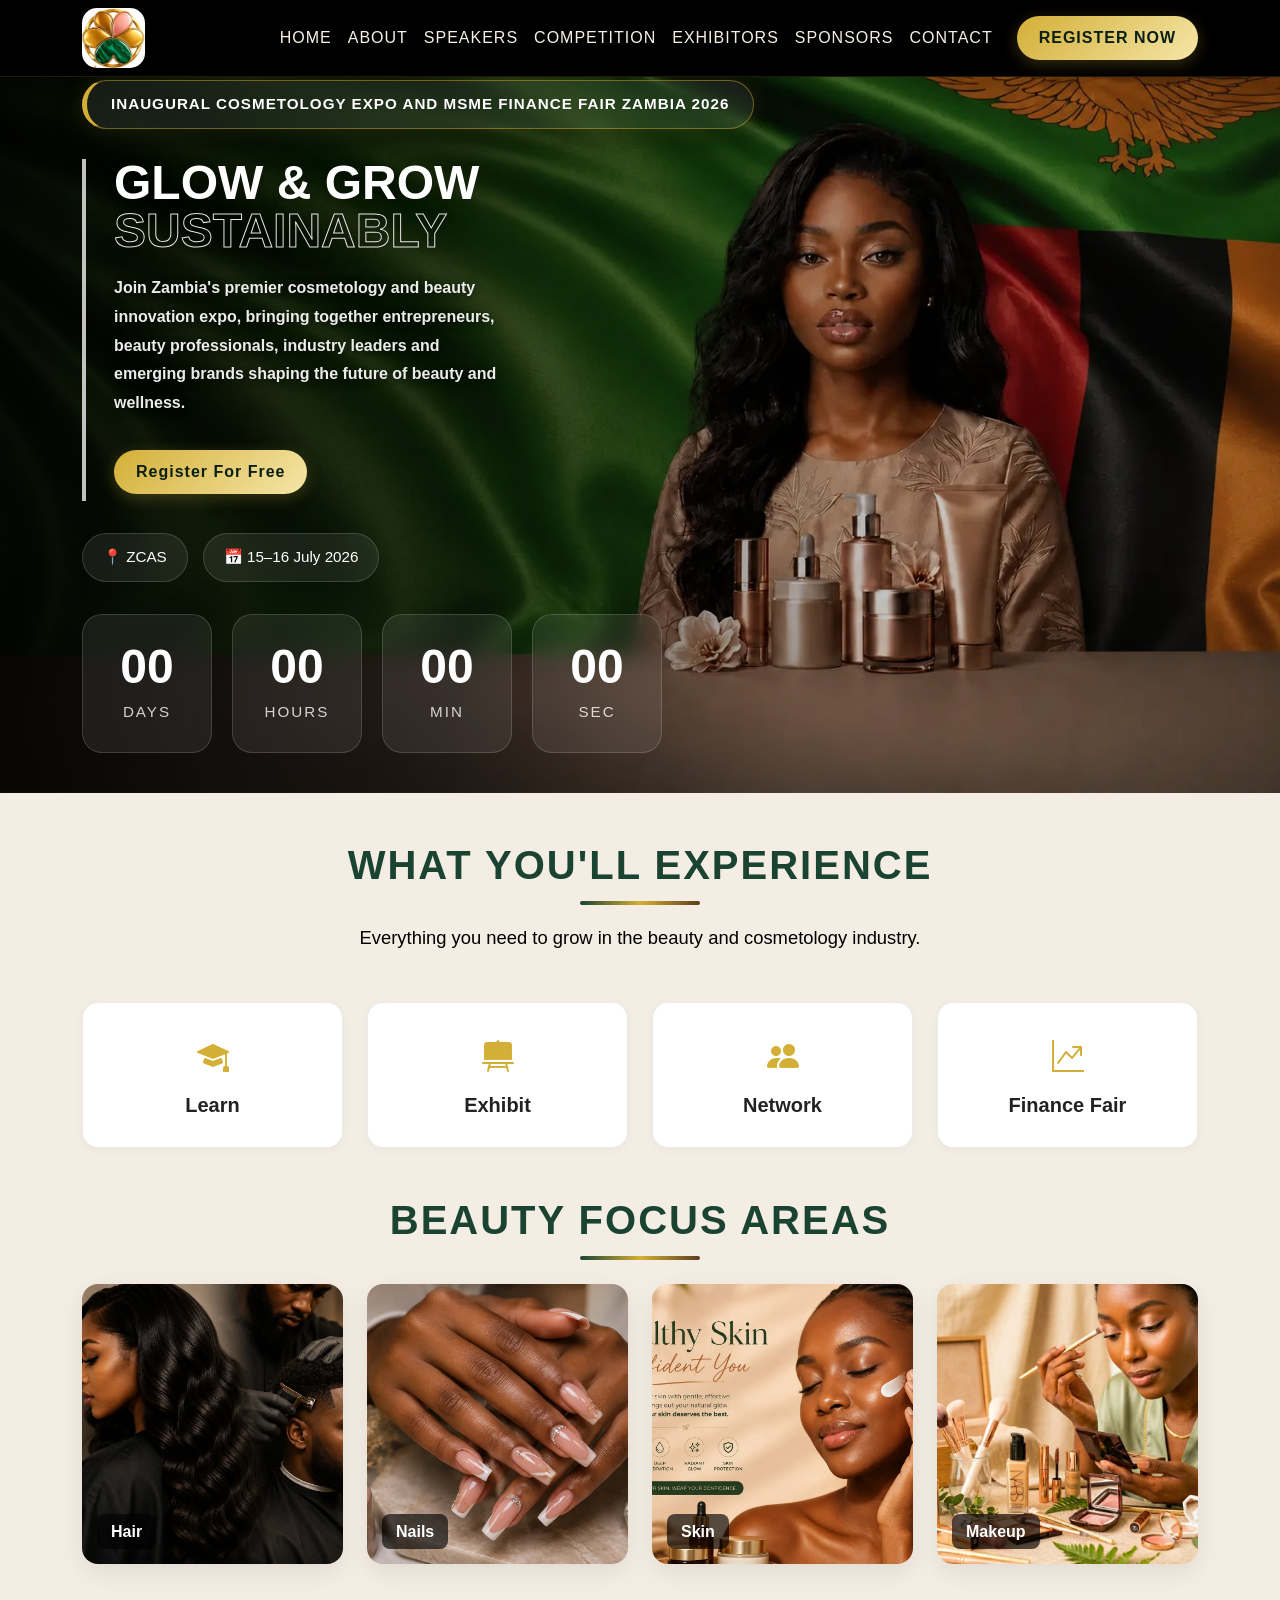
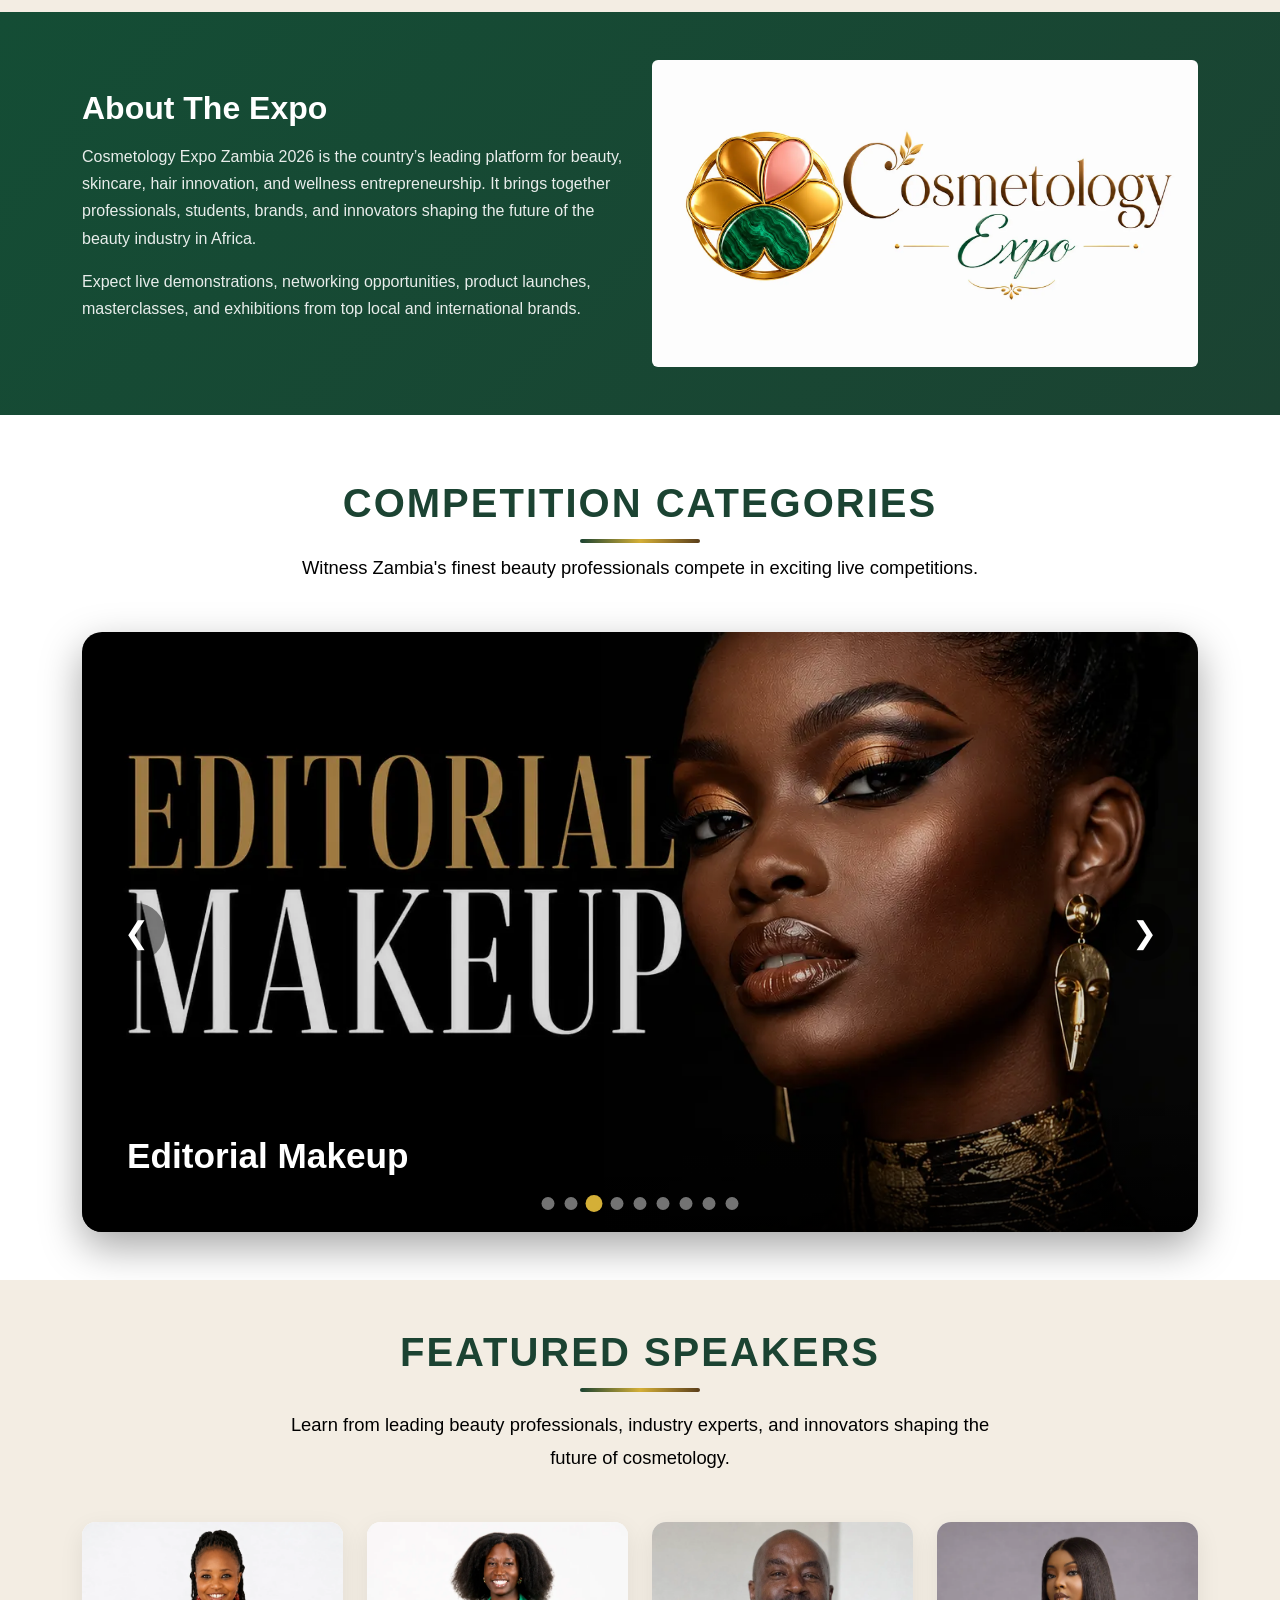
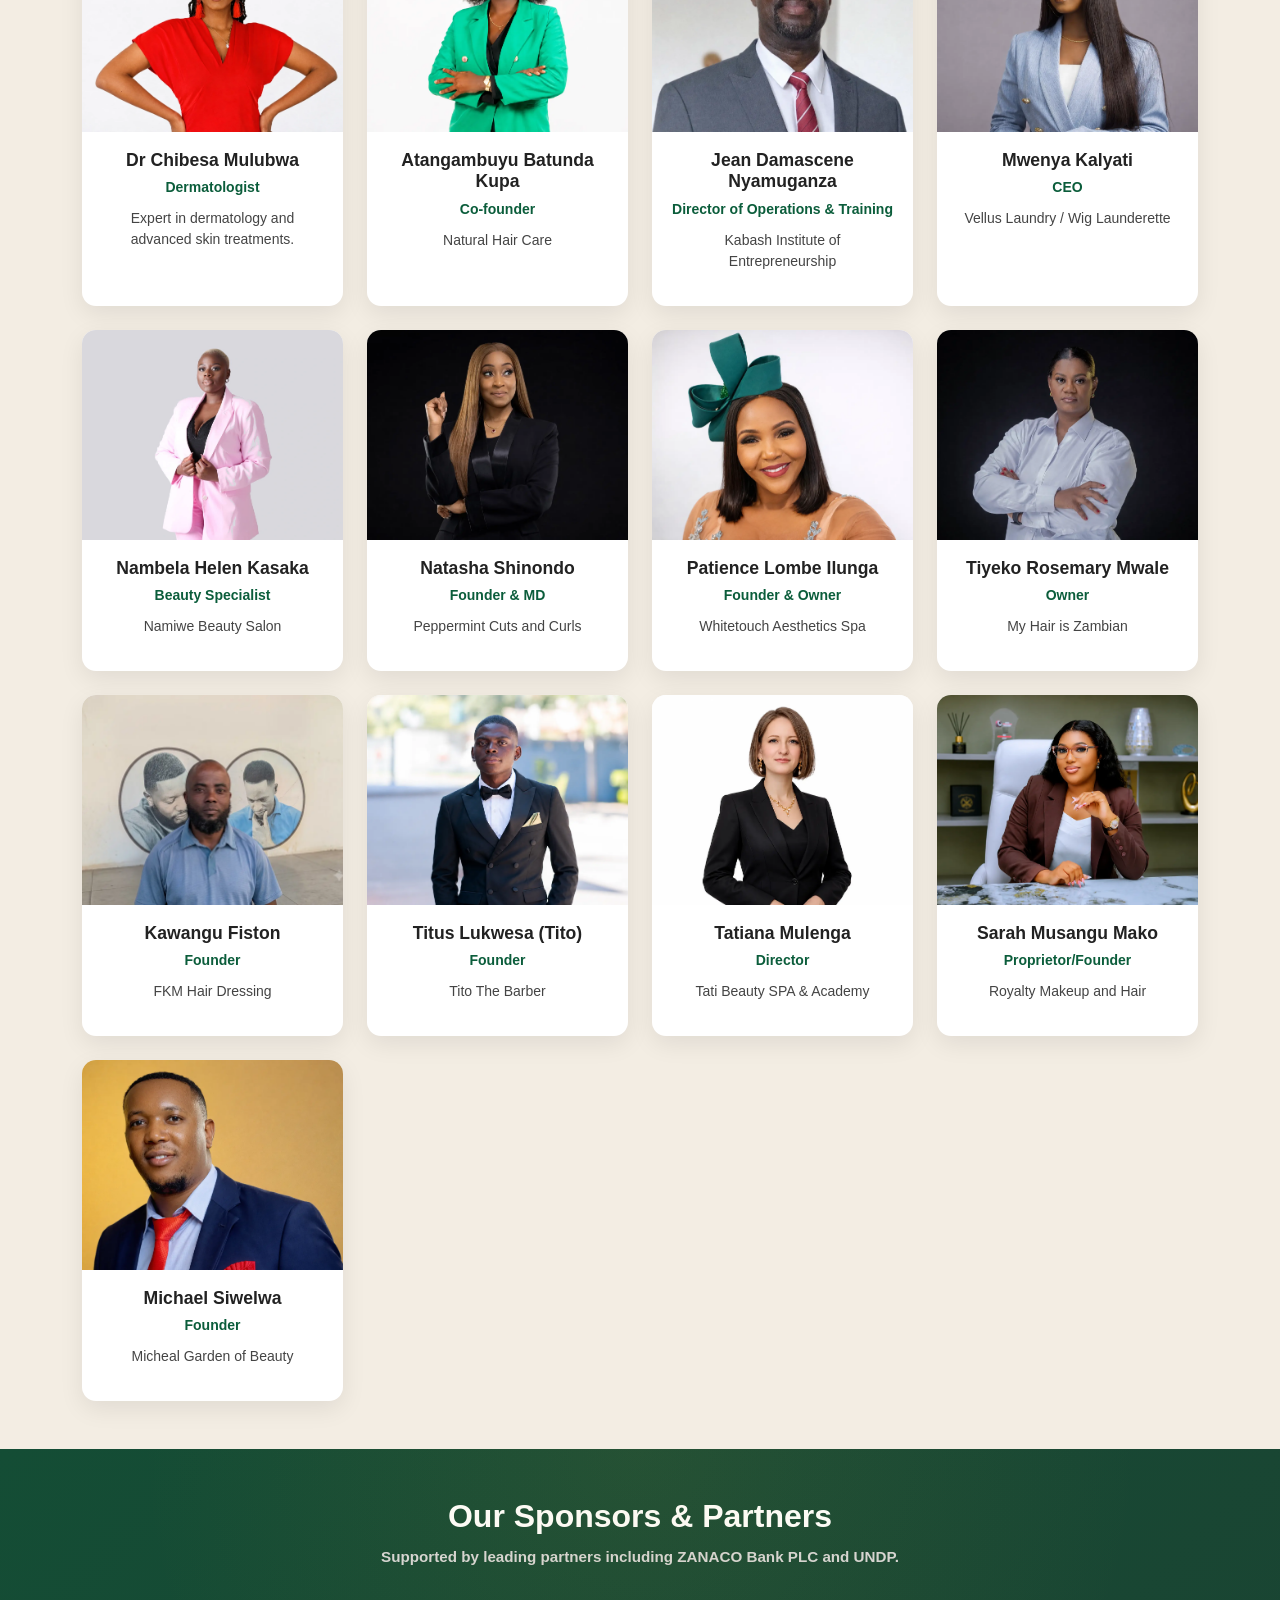
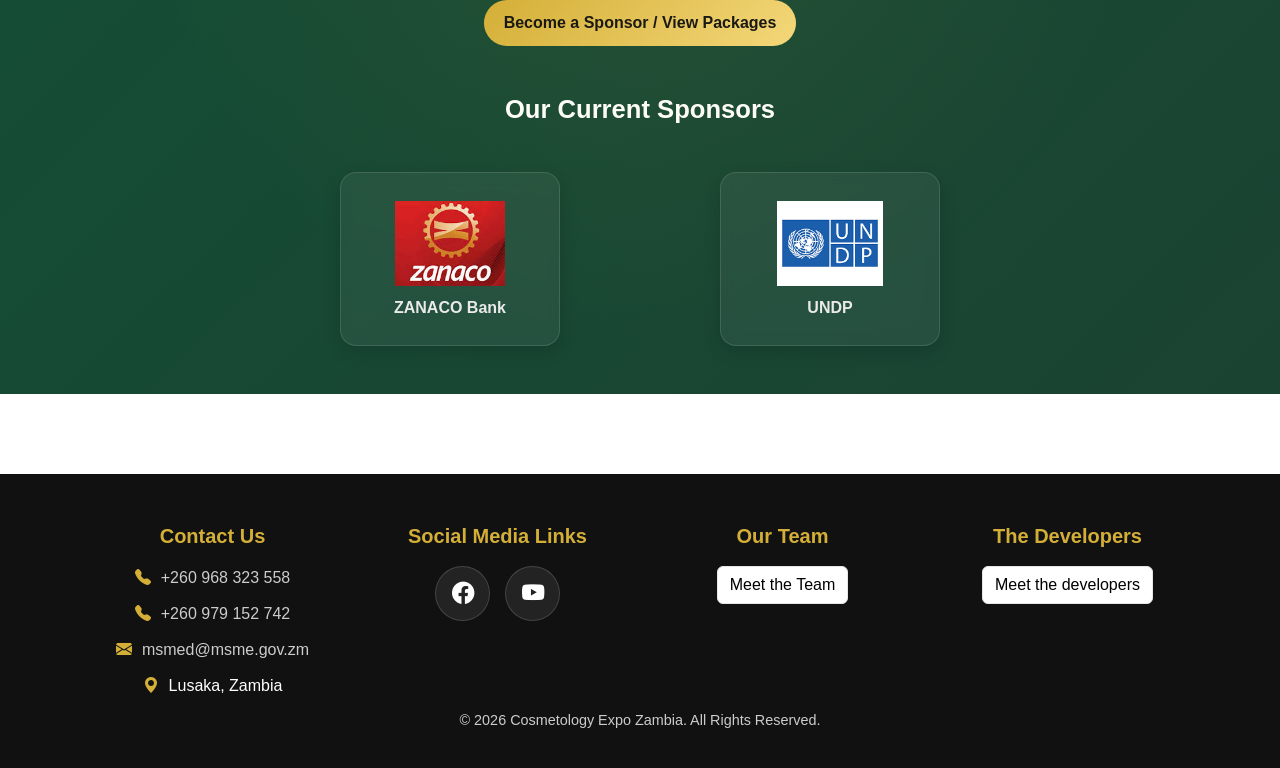
==== commit eeeb0d9f: "Add files via upload" ====
--- a/index.html
+++ b/index.html
@@ -465,7 +465,7 @@
           <!-- Speaker 9 -->
           <div class="col-lg-3 col-md-6 col-sm-12">
             <div class="speaker-card">
-              <img src="images/fiston.png" alt="Kawangu Fiston" />
+              <img src="images/fiston.webp" alt="Kawangu Fiston" />
               <div class="speaker-info">
                 <h5>Kawangu Fiston</h5>
                 <small>Founder</small>
@@ -530,16 +530,14 @@
         <h2 class="mb-2">Our Sponsors & Partners</h2>
 
         <p class="sponsor-subtext">
-          We are proudly supported by leading financial institutions and telecom
-          providers shaping innovation in Zambia.
+          Supported by leading partners including ZANACO Bank PLC and UNDP.
         </p>
 
         <!-- CTA -->
         <a href="sponsor_page/sponsor.html" class="sponsor-cta">
           Become a Sponsor / View Packages
         </a>
-
-        <h4 class="mt-5">Our Current Sponsors</h4>
+        <h4 class="sponsor-current-title mt-5">Our Current Sponsors</h4>
         <div class="row justify-content-center align-items-stretch mt-4 g-4">
           <!-- ZANACO -->
           <div class="col-12 col-sm-6 col-md-4 d-flex justify-content-center">
@@ -568,19 +566,22 @@
       </div>
     </section>
 
+    <!-- FOOTER -->
     <footer class="footer" id="contact">
       <div class="container">
-        <div class="row text-center">
-          <div class="col-md-3">
+        <div class="row footer-row text-center">
+          <!-- CONTACT -->
+          <div class="col-12 col-md-3 footer-col">
             <h5>Contact Us</h5>
 
             <div class="contact-item">
               <i class="bi bi-telephone-fill"></i>
-              <a href="tel:+260968323558"> +260 968 323 558 </a>
-            </div>
+              <a href="tel:+260968323558">+260 968 323 558</a>
+            </div>
+
             <div class="contact-item">
               <i class="bi bi-telephone-fill"></i>
-              <a href="tel:+260979152742">+260 979 152 742 </a>
+              <a href="tel:+260979152742">+260 979 152 742</a>
             </div>
 
             <div class="contact-item">
@@ -594,7 +595,8 @@
             </div>
           </div>
 
-          <div class="col-md-3">
+          <!-- SOCIAL -->
+          <div class="col-12 col-md-3 footer-col">
             <h5>Social Media Links</h5>
 
             <div class="social-icons">
@@ -604,6 +606,7 @@
               >
                 <i class="bi bi-facebook"></i>
               </a>
+
               <a
                 href="https://www.youtube.com/channel/UCl2kdPJ8ve2TBBOpsqI4Zig"
                 target="_blank"
@@ -613,14 +616,16 @@
             </div>
           </div>
 
-          <div class="col-md-3">
+          <!-- TEAM -->
+          <div class="col-12 col-md-3 footer-col">
             <h5>Our Team</h5>
             <a href="team_page/team.html" class="btn team-btn">
               Meet the Team
             </a>
           </div>
 
-          <div class="col-md-3">
+          <!-- DEVELOPERS -->
+          <div class="col-12 col-md-3 footer-col">
             <h5>The Developers</h5>
             <a href="developers_page/developer.html" class="btn team-btn">
               Meet the developers
@@ -628,8 +633,7 @@
           </div>
         </div>
 
-        <hr />
-
+        <!-- BOTTOM -->
         <div class="footer-bottom">
           <p>© 2026 Cosmetology Expo Zambia. All Rights Reserved.</p>
         </div>
--- a/style.css
+++ b/style.css
@@ -1,8 +1,32 @@
+  body {
+   background: #fff;
+   color: #000;
+   font-family: Arial, sans-serif;
+ }
  /* Logo */
 .navbar-logo {
   height: 60px; /* Adjust if needed */
   width: auto;
   display: block;
+
+  border-radius:15px;
+
+  object-fit: contain; /* prevents stretching */
+
+  transition: transform 0.2s ease, box-shadow 0.2s ease;
+}
+
+/* optional nice hover effect */
+.navbar-brand:hover .navbar-logo {
+  transform: scale(1.05);
+}
+
+/* mobile responsiveness */
+@media (max-width: 576px) {
+  .navbar-logo {
+    height: 45px;
+    border-radius: 14px;
+  }
 }
 
 /* Navbar brand */
@@ -98,11 +122,7 @@
    left: 130%;
  }
 
- body {
-   background: #0b0b0b;
-   color: white;
-   font-family: Arial, sans-serif;
- }
+
 
  /* NAV */
  .navbar {
@@ -131,7 +151,7 @@
       rgba(0, 0, 0, 0.30) 60%,
       rgba(0, 0, 0, 0.05) 100%
     ), 
-    url("images/background.webp");
+    url("images/background_image.webp");
 
   background-size: cover;
  
@@ -230,6 +250,7 @@
 
 .hero-description {
   width: min(400px, 100%);
+  max-width: 400px;
 
   margin-bottom: 2rem;
 
@@ -237,6 +258,27 @@
 
   font-size: 1rem;
   line-height: 1.8;
+  font-weight: 700;
+
+  text-align: left;
+
+  text-shadow: 0 2px 8px rgba(0, 0, 0, 0.7);
+
+  /* makes line breaks feel more balanced */
+  hyphens: auto;
+  overflow-wrap: break-word;
+  hyphens: none;
+}
+
+
+/* Slightly better spacing control on very small screens */
+@media (max-width: 576px) {
+  .hero-description {
+    width: 100%;
+    max-width: 100%;
+    font-size: 0.95rem;
+    line-height: 1.7;
+  }
 }
 .hero-btn {
   display: inline-block;
@@ -390,7 +432,7 @@
         rgba(0, 0, 0, 0.82) 0%,
         rgba(0, 0, 0, 0.55) 100%
       ),
-      url("images/smaller_screens.webp");
+      url("images/smaller_background.webp");
 
     background-size: cover;
     background-position: center top;
@@ -990,7 +1032,21 @@
  background: linear-gradient(135deg,  #144d35, #1b4332);
   color: #fff;
 }
-
+.sponsor-subtext {
+  font-weight: 700;
+  color: #fff;
+}
+.sponsor-current-title {
+  color: #fff;
+  font-weight: 700;
+  font-size: 1.6rem;
+}
+
+@media (max-width: 576px) {
+  .sponsor-current-title {
+    font-size: 1.3rem;
+  }
+}
 /* subtitle */
 .sponsor-subtext {
   color: rgba(255,255,255,0.85);
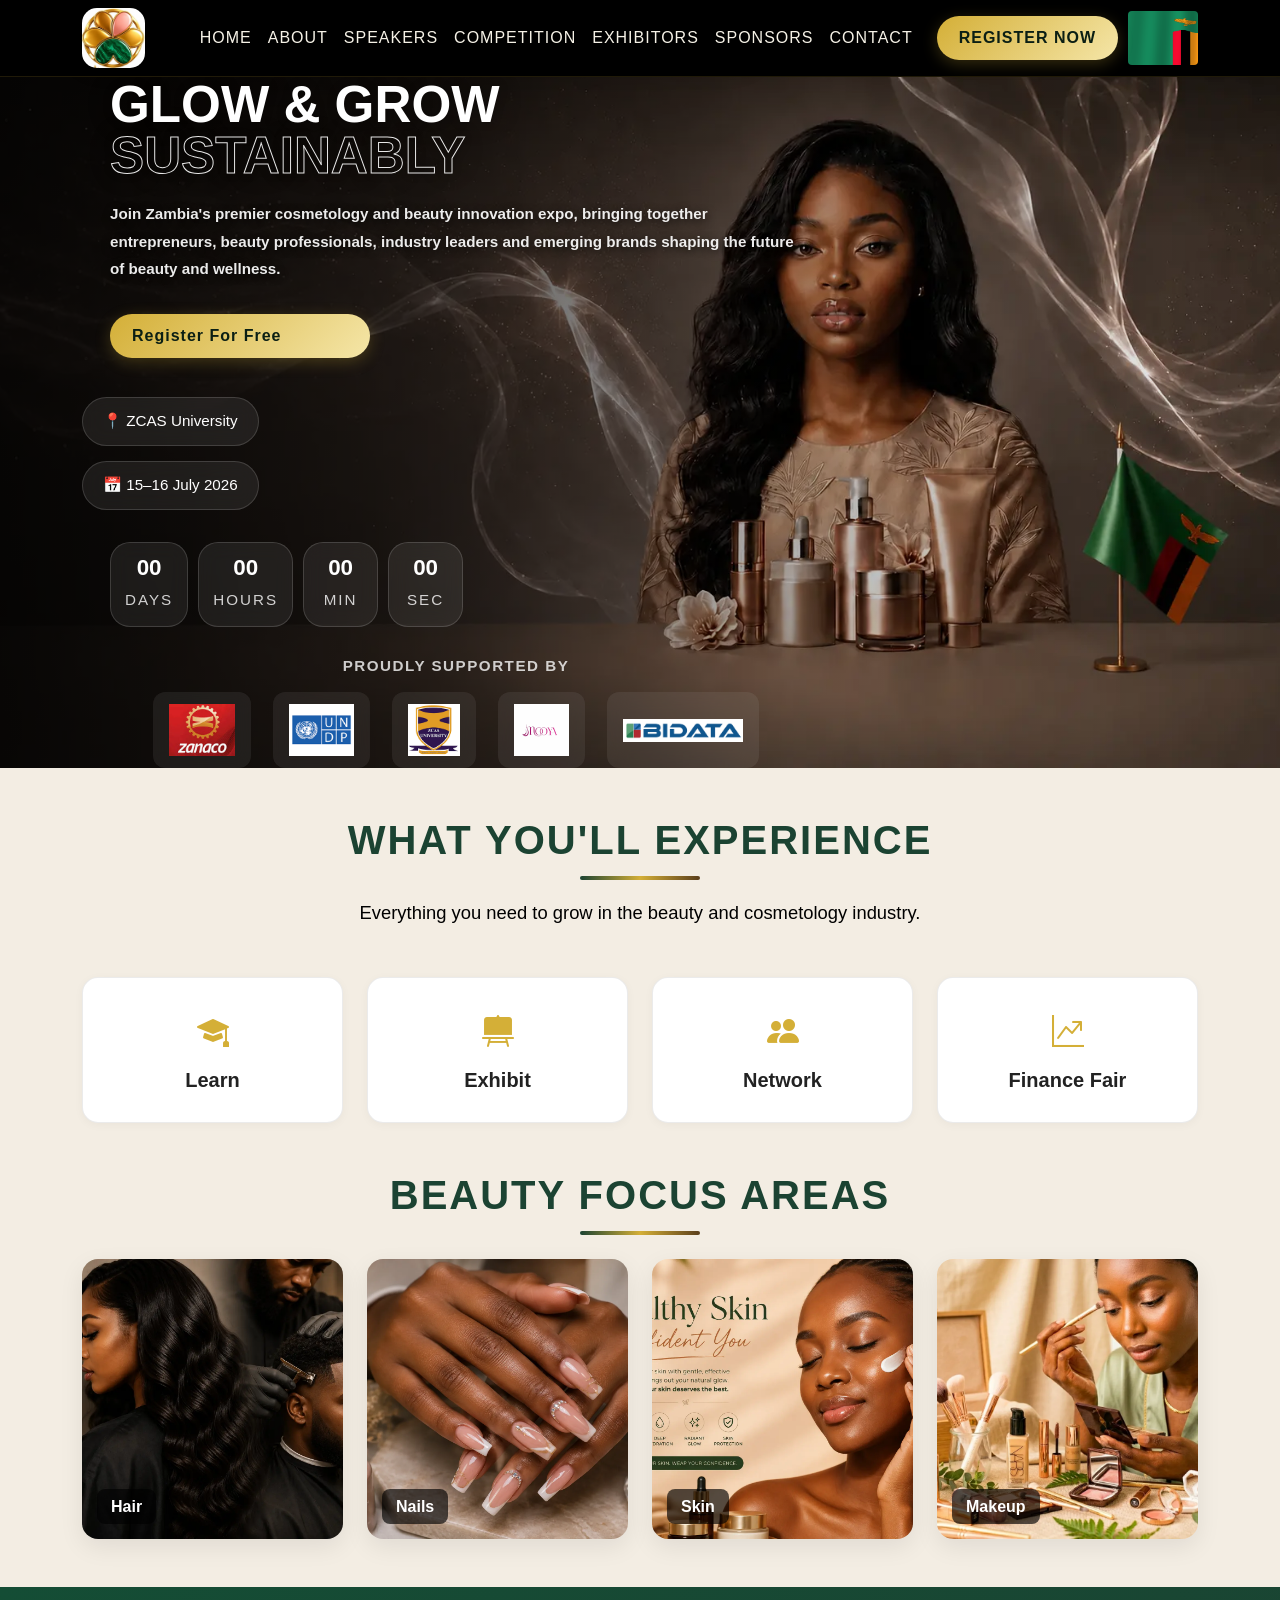
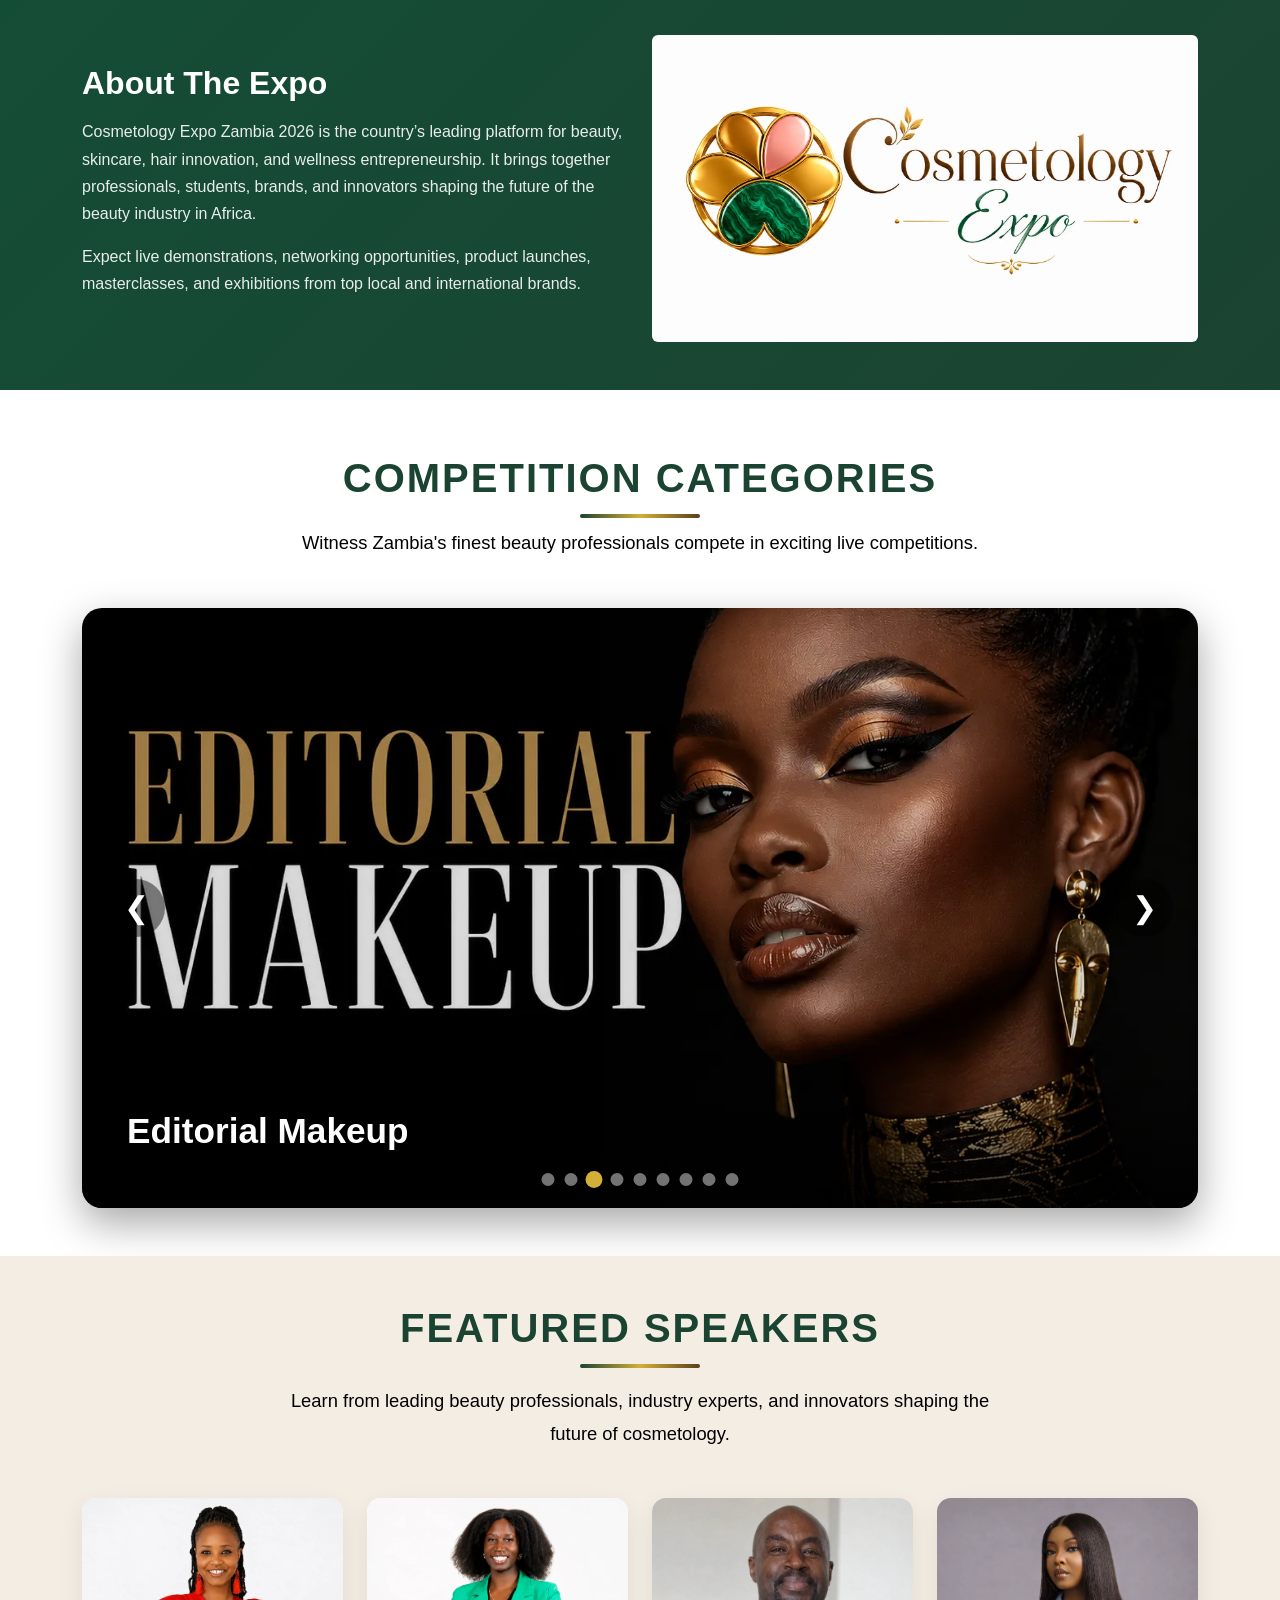
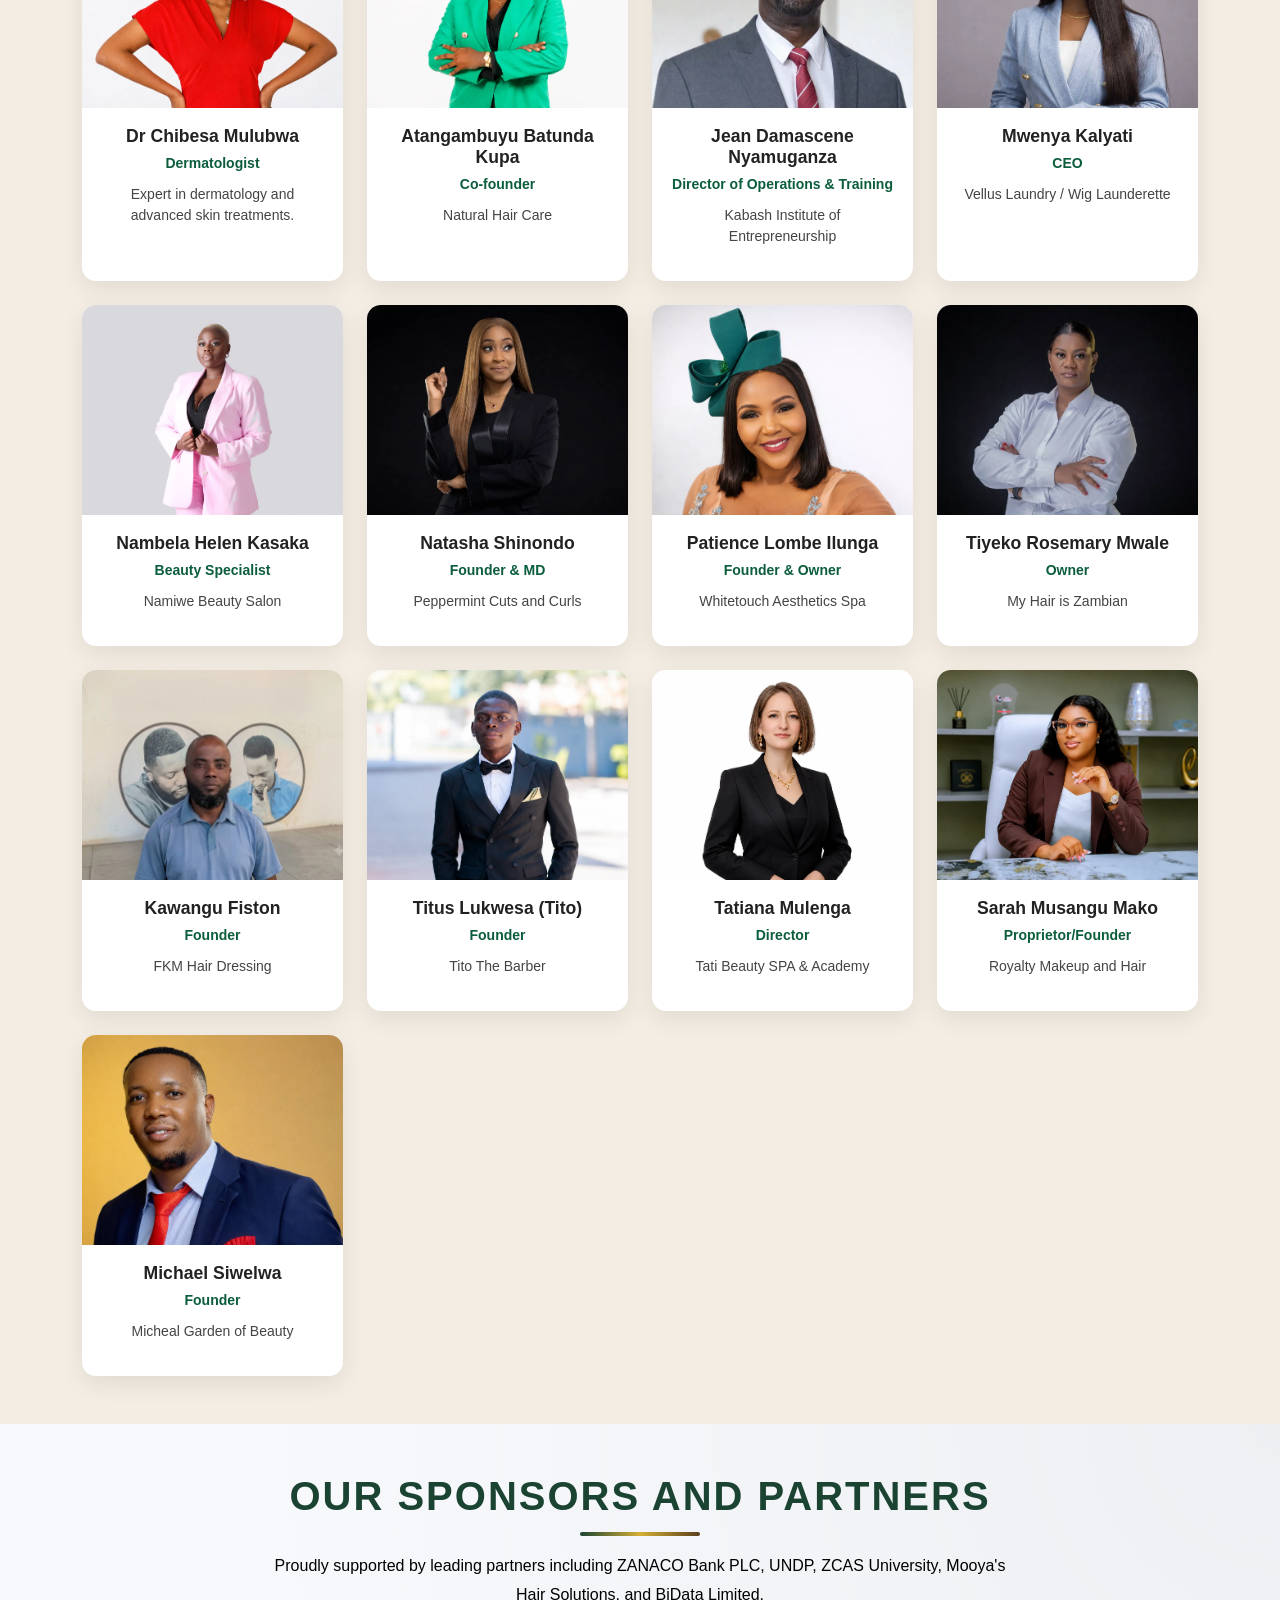
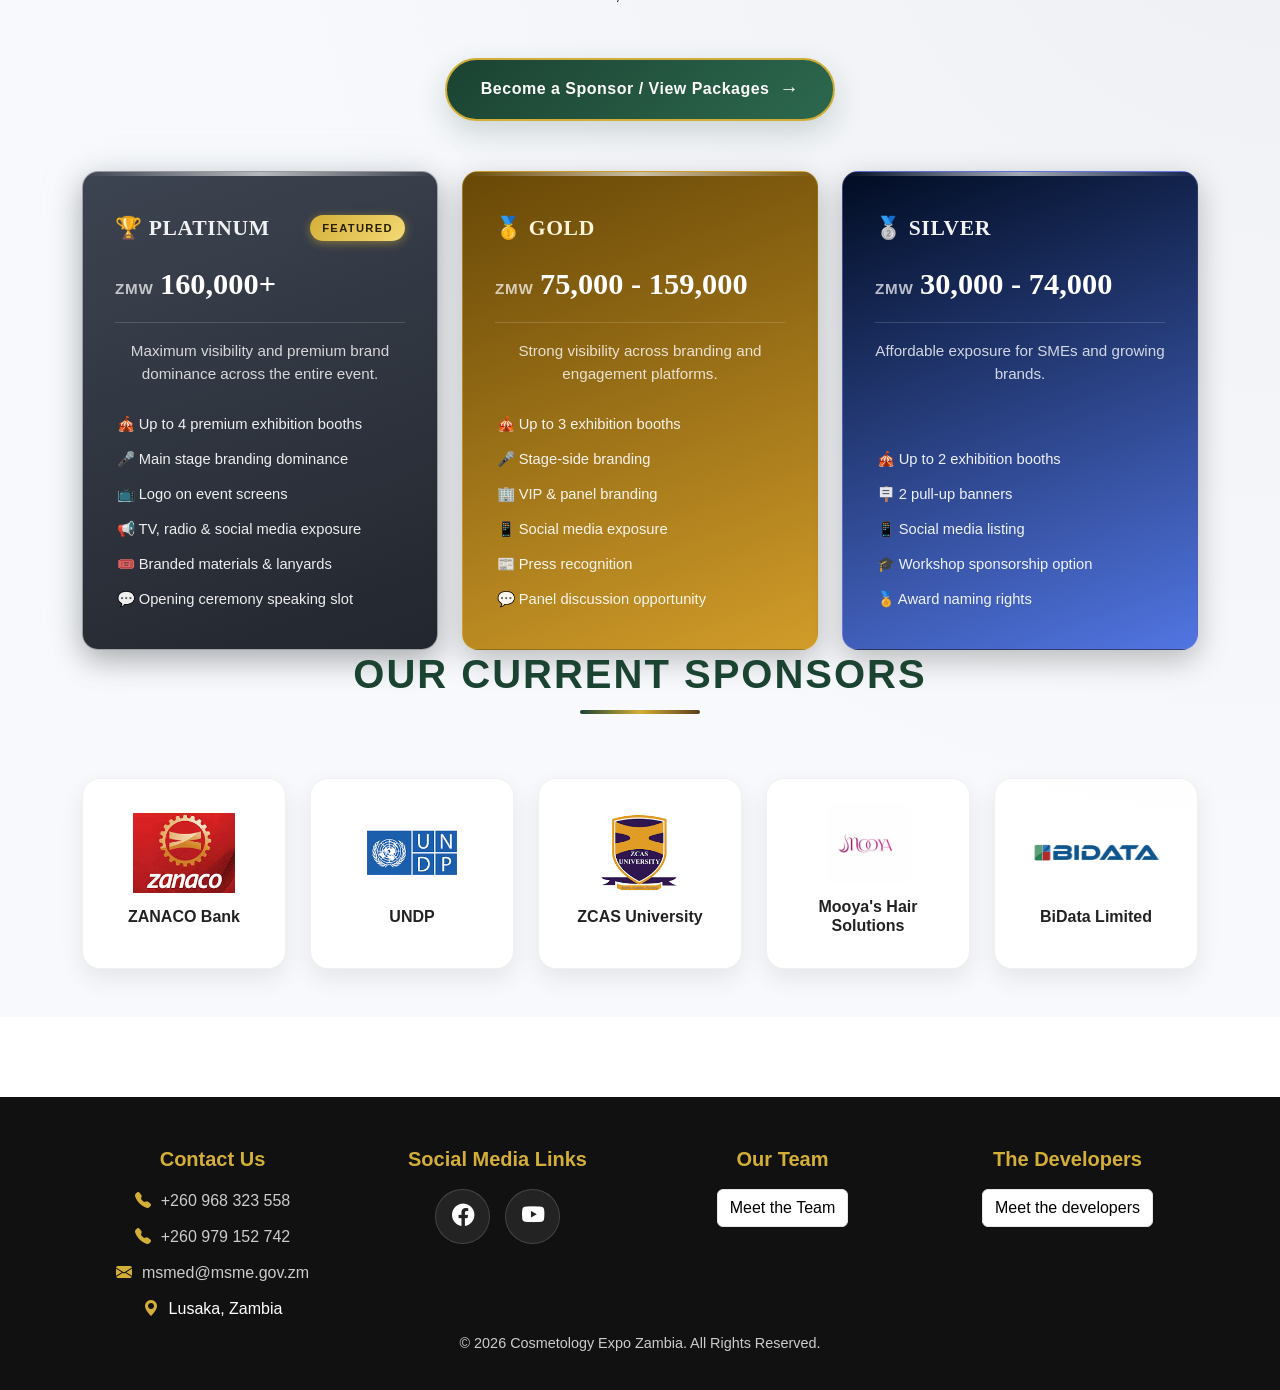
==== commit 3d543bd5: "Add files via upload" ====
--- a/index.html
+++ b/index.html
@@ -84,8 +84,19 @@
             </li>
           </ul>
 
-          <a href="register_page/register.html" class="ms-lg-3">
+          <!-- REGISTER + FLAG -->
+          <a
+            href="register_page/register.html"
+            class="ms-lg-3 register-wrapper"
+          >
             <button class="btn pink-btn text-white">REGISTER NOW</button>
+
+            <!-- Zambian Flag -->
+            <img
+              src="images/zambia_flag_waving_loop.gif"
+              alt="Zambia Flag"
+              class="zambia-flag"
+            />
           </a>
         </div>
       </div>
@@ -101,7 +112,7 @@
           <div class="hero-heading">
             <h1 class="hero-title">
               Glow & Grow
-              <span class="hero-outline"> Sustainably </span>
+              <span class="hero-outline">Sustainably</span>
             </h1>
 
             <p class="hero-description">
@@ -119,11 +130,11 @@
           </div>
 
           <div class="hero-info">
-            <div class="info-pill">📍 ZCAS</div>
-
+            <div class="info-pill">📍 ZCAS University</div>
             <div class="info-pill">📅 15–16 July 2026</div>
           </div>
 
+          <!-- COUNTDOWN -->
           <div class="countdown-card">
             <div class="time-box">
               <span id="days">27</span>
@@ -145,10 +156,61 @@
               <small>Sec</small>
             </div>
           </div>
+
+          <!-- SPONSORS -->
+          <div class="hero-sponsors">
+            <p class="hero-sponsors-title">Proudly Supported By</p>
+
+            <div class="hero-sponsors-row">
+              <!-- ZANACO -->
+              <a
+                href="https://www.zanaco.co.zm"
+                target="_blank"
+                class="hero-sponsor zanaco"
+              >
+                <img src="images/zanaco.jpg" alt="ZANACO Bank" />
+              </a>
+
+              <!-- UNDP -->
+              <a
+                href="https://www.undp.org/"
+                target="_blank"
+                class="hero-sponsor undp"
+              >
+                <img src="images/undp.png" alt="UNDP" />
+              </a>
+
+              <!-- ZCAS University -->
+              <a
+                href="https://www.zcas.edu.zm"
+                target="_blank"
+                class="hero-sponsor zcas"
+              >
+                <img src="images/zicas.png" alt="ZCAS University" />
+              </a>
+
+              <!-- Mooya's Hair Solutions -->
+              <a
+                href="https://web.facebook.com/mooyashair"
+                target="_blank"
+                class="hero-sponsor mooyas"
+              >
+                <img src="images/mooya.png" alt="Mooya's Hair Solutions" />
+              </a>
+
+              <!-- BiData Limited -->
+              <a
+                href="http://bidata.co.zm"
+                target="_blank"
+                class="hero-sponsor bidata"
+              >
+                <img src="images/bidata.png" alt="BiData Limited" />
+              </a>
+            </div>
+          </div>
         </div>
       </div>
     </section>
-
     <!-- VALUE SECTION (Learn • Exhibit • Network • Grow) -->
     <section class="value-section py-5">
       <div class="container text-center">
@@ -272,7 +334,7 @@
             <div class="competition-slide competition-active">
               <img src="images/about.webp" alt="Bridal Makeup" />
               <div class="competition-slide-content">
-                <h3>Bridal Makeup</h3>
+                <h3>Cosmetology Expo 2026</h3>
               </div>
             </div>
             <!-- Bridal Makeup -->
@@ -293,7 +355,7 @@
 
             <!-- Nail Tech -->
             <div class="competition-slide">
-              <img src="images/Nail_Tech.webp" alt="Nail Technology" />
+              <img src="images/nail_tech.webp" alt="Nail Technology" />
               <div class="competition-slide-content">
                 <h3>Nail Technology</h3>
               </div>
@@ -331,11 +393,11 @@
               </div>
             </div>
 
-            <!-- Spa & Massage -->
+            <!-- Eyebrow Grooming -->
             <div class="competition-slide">
-              <img src="images/spa.webp" alt="Spa and Massage" />
+              <img src="images/eyebrow_grooming.webp" alt="Spa and Massage" />
               <div class="competition-slide-content">
-                <h3>Spa &amp; Massage</h3>
+                <h3>Eyebrow Grooming</h3>
               </div>
             </div>
           </div>
@@ -527,20 +589,107 @@
     <!-- SPONSORS SECTION -->
     <section id="sponsors" class="sponsors-section py-5">
       <div class="container text-center">
-        <h2 class="mb-2">Our Sponsors & Partners</h2>
+        <h2 class="expo-title mb-3">Our Sponsors and Partners</h2>
 
         <p class="sponsor-subtext">
-          Supported by leading partners including ZANACO Bank PLC and UNDP.
+          Proudly supported by leading partners including ZANACO Bank PLC, UNDP,
+          ZCAS University, Mooya's Hair Solutions, and BiData Limited.
         </p>
 
         <!-- CTA -->
-        <a href="sponsor_page/sponsor.html" class="sponsor-cta">
+        <a href="sponsor_page/sponsor.html" class="expo-sponsor-cta-btn">
           Become a Sponsor / View Packages
         </a>
-        <h4 class="sponsor-current-title mt-5">Our Current Sponsors</h4>
-        <div class="row justify-content-center align-items-stretch mt-4 g-4">
+        <div class="row g-4 justify-content-center">
+          <!-- PLATINUM -->
+          <div class="col-lg-4 col-md-6">
+            <div class="package-card platinum featured">
+              <div class="package-header">
+                <span class="package-label">🏆 PLATINUM</span>
+                <span class="package-tag">FEATURED</span>
+              </div>
+
+              <div class="package-price">
+                <span class="currency">ZMW</span>
+                <span class="amount">160,000+</span>
+              </div>
+
+              <p class="package-description">
+                Maximum visibility and premium brand dominance across the entire
+                event.
+              </p>
+
+              <div class="package-features">
+                <div class="feature">🎪 Up to 4 premium exhibition booths</div>
+                <div class="feature">🎤 Main stage branding dominance</div>
+                <div class="feature">📺 Logo on event screens</div>
+                <div class="feature">📢 TV, radio & social media exposure</div>
+                <div class="feature">🎟️ Branded materials & lanyards</div>
+                <div class="feature">💬 Opening ceremony speaking slot</div>
+              </div>
+            </div>
+          </div>
+
+          <!-- GOLD -->
+          <div class="col-lg-4 col-md-6">
+            <div class="package-card gold">
+              <div class="package-header">
+                <span class="package-label">🥇 GOLD</span>
+              </div>
+
+              <div class="package-price">
+                <span class="currency">ZMW</span>
+                <span class="amount">75,000 - 159,000</span>
+              </div>
+
+              <p class="package-description">
+                Strong visibility across branding and engagement platforms.
+              </p>
+
+              <div class="package-features">
+                <div class="feature">🎪 Up to 3 exhibition booths</div>
+                <div class="feature">🎤 Stage-side branding</div>
+                <div class="feature">🏢 VIP & panel branding</div>
+                <div class="feature">📱 Social media exposure</div>
+                <div class="feature">📰 Press recognition</div>
+                <div class="feature">💬 Panel discussion opportunity</div>
+              </div>
+            </div>
+          </div>
+
+          <!-- SILVER -->
+          <div class="col-lg-4 col-md-6">
+            <div class="package-card silver">
+              <div class="package-header">
+                <span class="package-label">🥈 SILVER</span>
+              </div>
+
+              <div class="package-price">
+                <span class="currency">ZMW</span>
+                <span class="amount">30,000 - 74,000</span>
+              </div>
+
+              <p class="package-description">
+                Affordable exposure for SMEs and growing brands.
+              </p>
+
+              <div class="package-features">
+                <div class="feature">🎪 Up to 2 exhibition booths</div>
+                <div class="feature">🪧 2 pull-up banners</div>
+                <div class="feature">📱 Social media listing</div>
+                <div class="feature">🎓 Workshop sponsorship option</div>
+                <div class="feature">🏅 Award naming rights</div>
+              </div>
+            </div>
+          </div>
+        </div>
+        <h2 class="expo-title mb-3">Our Current sponsors</h2>
+
+        <div
+          class="row row-cols-1 row-cols-sm-2 row-cols-lg-5 justify-content-center align-items-stretch mt-4 g-4"
+        >
           <!-- ZANACO -->
-          <div class="col-12 col-sm-6 col-md-4 d-flex justify-content-center">
+          <div class="col d-flex justify-content-center">
             <a
               href="https://www.zanaco.co.zm"
               target="_blank"
@@ -552,7 +701,7 @@
           </div>
 
           <!-- UNDP -->
-          <div class="col-12 col-sm-6 col-md-4 d-flex justify-content-center">
+          <div class="col d-flex justify-content-center">
             <a
               href="https://www.undp.org/"
               target="_blank"
@@ -562,10 +711,45 @@
               <h6>UNDP</h6>
             </a>
           </div>
+
+          <!-- ZCAS UNIVERSITY -->
+          <div class="col d-flex justify-content-center">
+            <a
+              href="https://zcasu.edu.zm/"
+              target="_blank"
+              class="sponsor-card zcas"
+            >
+              <img src="images/zicas.png" alt="ZCAS University" />
+              <h6>ZCAS University</h6>
+            </a>
+          </div>
+
+          <!-- MOOYA'S HAIR SOLUTIONS -->
+          <div class="col d-flex justify-content-center">
+            <a
+              href="https://web.facebook.com/mooyashair"
+              target="_blank"
+              class="sponsor-card mooya"
+            >
+              <img src="images/mooya.png" alt="Mooya's Hair Solutions" />
+              <h6>Mooya's Hair Solutions</h6>
+            </a>
+          </div>
+
+          <!-- BIDATA LIMITED -->
+          <div class="col d-flex justify-content-center">
+            <a
+              href="http://bidata.co.zm/"
+              target="_blank"
+              class="sponsor-card bidata"
+            >
+              <img src="images/bidata.png" alt="BiData Limited" />
+              <h6>BiData Limited</h6>
+            </a>
+          </div>
         </div>
       </div>
     </section>
-
     <!-- FOOTER -->
     <footer class="footer" id="contact">
       <div class="container">
--- a/style.css
+++ b/style.css
@@ -128,13 +128,43 @@
  .navbar {
    background: #000;
  }
-
+.register-wrapper {
+  display: inline-flex;
+  align-items: center;
+  gap: 10px;
+  text-decoration: none;
+}
+
+/* =========================
+   ZAMBIA FLAG (GIF)
+   ========================= */
+.zambia-flag {
+  width: 70px;          /* 👈 bigger (you can go 28–40px) */
+  height: auto;
+
+  display: inline-block;
+  vertical-align: middle;
+
+  /* makes it feel more “designed” */
+  border-radius: 4px;
+  box-shadow: 0 2px 6px rgba(0,0,0,0.25);
+
+  /* smooth feel */
+  transition: transform 0.25s ease, filter 0.25s ease;
+}
+
+/* hover polish */
+.register-wrapper:hover .zambia-flag {
+  transform: scale(1.12);
+  filter: drop-shadow(0 0 6px rgba(0, 255, 0, 0.35));
+}
 
  /* ==========================================
    HERO SECTION
 ========================================== */
 
 .hero {
+  
   position: relative;
   min-height: 50vh;
 
@@ -151,7 +181,7 @@
       rgba(0, 0, 0, 0.30) 60%,
       rgba(0, 0, 0, 0.05) 100%
     ), 
-    url("images/background_image.webp");
+    url("images/laptops_tablets.webp");
 
   background-size: cover;
  
@@ -390,6 +420,106 @@
   letter-spacing: 2px;
   text-transform: uppercase;
 }
+
+/* ==========================================
+   HERO SPONSORS SECTION
+========================================== */
+
+.hero-sponsors {
+  margin-top: 28px;
+  text-align: center;
+}
+
+/* title */
+.hero-sponsors-title {
+  color: rgba(255, 255, 255, 0.78);
+  font-size: 0.95rem;
+  font-weight: 600;
+  letter-spacing: 1.5px;
+  margin-bottom: 14px;
+  text-transform: uppercase;
+}
+
+/* row: SINGLE LINE ON DESKTOP */
+.hero-sponsors-row {
+  display: flex;
+  justify-content: center;
+  align-items: center;
+  flex-wrap: nowrap;
+  gap: 22px;
+}
+
+/* sponsor card */
+.hero-sponsor {
+  display: flex;
+  align-items: center;
+  justify-content: center;
+
+  padding: 12px 16px;
+  border-radius: 12px;
+
+  background: rgba(255, 255, 255, 0.07);
+  backdrop-filter: blur(10px);
+
+  transition: all 0.3s ease;
+}
+
+/* logo size (BIGGER) */
+.hero-sponsor img {
+  height: 52px;
+  width: auto;
+  max-width: 120px;
+  object-fit: contain;
+}
+
+/* hover */
+.hero-sponsor:hover {
+  transform: translateY(-4px);
+  background: rgba(255, 255, 255, 0.14);
+}
+/* ==========================================
+   HERO SPONSOR BRAND HOVER COLORS
+========================================== */
+
+.hero-sponsor.zanaco:hover {
+  box-shadow: 0 0 18px rgba(212, 175, 55, 0.5); /* Gold */
+}
+
+.hero-sponsor.undp:hover {
+  box-shadow: 0 0 18px rgba(99, 179, 237, 0.5); /* UNDP Blue */
+}
+
+.hero-sponsor.zcas:hover {
+  box-shadow: 0 0 18px rgba(159, 122, 234, 0.5); /* Purple */
+}
+
+.hero-sponsor.mooyas:hover {
+  box-shadow: 0 0 18px rgba(236, 72, 153, 0.5); /* Elegant Pink */
+}
+
+.hero-sponsor.bidata:hover {
+  box-shadow: 0 0 18px rgba(22, 163, 74, 0.5); /* Professional Green */
+}/* MOBILE RESPONSIVE */
+@media (max-width: 768px) {
+  .hero-sponsors-row {
+    flex-wrap: wrap;
+    gap: 12px;
+  }
+
+  .hero-sponsor img {
+    height: 38px;
+  }
+
+  .hero-sponsors-title {
+    font-size: 0.85rem;
+  }
+}
+
+.hero-heading,
+.countdown-card,
+.hero-sponsors {
+  margin-left: 28px;
+}
 /* ==========================================
    TABLETS
 ========================================== */
@@ -397,7 +527,21 @@
 @media (max-width: 992px) {
 
   .hero {
-    background-position: center center;
+    min-height: auto;
+
+    background:
+      linear-gradient(
+        180deg,
+        rgba(0, 0, 0, 0.82) 0%,
+        rgba(0, 0, 0, 0.55) 100%
+      ),
+      url("images/laptops_tablets.webp");
+
+    background-size: cover;
+    background-position: center top;
+    background-repeat: no-repeat;
+
+    padding: 90px 0 50px;
   }
 
   .hero-content {
@@ -416,12 +560,10 @@
     width: min(340px, 100%);
   }
 }
-
 /* ==========================================
    MOBILE
 ========================================== */
-
-@media (max-width: 768px) {
+@media (max-width: 600px) {
 
   .hero {
     min-height: auto;
@@ -429,17 +571,21 @@
     background:
       linear-gradient(
         180deg,
-        rgba(0, 0, 0, 0.82) 0%,
-        rgba(0, 0, 0, 0.55) 100%
+        rgba(0, 0, 0, 0.55) 0%,
+        rgba(0, 0, 0, 0.15) 45%,
+        rgba(0, 0, 0, 0.35) 100%
       ),
-      url("images/smaller_background.webp");
+      url("images/phones_background.webp");
 
     background-size: cover;
-    background-position: center top;
+    background-position: center top; /* adjust once you post/share this image too */
     background-repeat: no-repeat;
 
     padding: 90px 0 50px;
   }
+
+  /* ... rest unchanged ... */
+}
 
   .hero-content {
     padding: 0;
@@ -484,7 +630,9 @@
     max-width: 260px;
   }
 }
-
+.hero-outline {
+    color: #016808; /* Beautiful green */
+}
 /* ==========================================
    SMALL PHONES
 ========================================== */
@@ -1025,285 +1173,389 @@
   }
 }
 
-/* =========================
-   SPONSORS SECTION BACKGROUND
-========================= */
+/* =====================================================
+   SPONSORS SECTION (PROFESSIONAL CLEAN VERSION)
+===================================================== */
+
 #sponsors {
- background: linear-gradient(135deg,  #144d35, #1b4332);
-  color: #fff;
-}
+    background: #f7f9fc; /* ❌ removed green, now clean event background */
+    color: #111;
+    padding: 90px 0;
+    position: relative;
+    overflow: hidden;
+}
+
+/* subtle soft background glow */
+#sponsors::before {
+    content: "";
+    position: absolute;
+    inset: 0;
+    background: radial-gradient(circle at top right, rgba(0,0,0,0.04), transparent 60%);
+    pointer-events: none;
+}
+
+/* =====================================================
+   HEADINGS
+===================================================== */
+
+#sponsors h2 {
+    font-size: 2.6rem;
+    font-weight: 900;
+    color: #111;
+    margin-bottom: 15px;
+}
+
 .sponsor-subtext {
-  font-weight: 700;
-  color: #fff;
-}
+    max-width: 760px;
+    margin: 0 auto 30px;
+    color: #000;
+    font-size: 1rem;
+    line-height: 1.8;
+    font-weight: 500;
+}
+
 .sponsor-current-title {
-  color: #fff;
-  font-weight: 700;
-  font-size: 1.6rem;
-}
-
-@media (max-width: 576px) {
-  .sponsor-current-title {
-    font-size: 1.3rem;
-  }
-}
-/* subtitle */
-.sponsor-subtext {
-  color: rgba(255,255,255,0.85);
-  max-width: 700px;
-  margin: 0 auto 20px;
-}
-
-/* CTA BUTTON */
-.sponsor-cta {
-  display: inline-block;
-  margin-top: 10px;
-  padding: 10px 20px;
-  background: #fff;
-  color: #0b5d3b;
-  font-weight: 600;
-  border-radius: 8px;
-  text-decoration: none;
-  transition: 0.3s;
-}
-
-.sponsor-cta:hover {
-  background: #e6f5ee;
-}
-
-/* =========================
-   MARQUEE
-========================= */
-.sponsor-marquee {
-    overflow: hidden;
-    padding: 40px 0;
-}
-
-.sponsor-track {
-  display: flex;
-  gap: 25px;
-  width: max-content;
-  animation: scrollLeft 25s linear infinite;
-}
-
-/* =========================
-   SPONSOR CARD (CLICKABLE)
-========================= */
-.sponsor-card {
-  background: #fff;
-  border-radius: 12px;
-  padding: 15px;
-  width: 220px;
-  flex: 0 0 auto;
-
-  text-decoration: none;
-  color: #222;
-
+    margin-top: 70px;
+    margin-bottom: 30px;
+    color: #111;
+    font-size: 1.7rem;
+    font-weight: 800;
+}
+
+.expo-sponsor-cta-btn{
+    display:inline-flex;
+    align-items:center;
+    justify-content:center;
+    gap:10px;
+
+    margin:18px 0 50px;
+    padding:15px 34px;
+
+    background:linear-gradient(135deg,#1b4332,#2d6a4f);
+
+    color:#fff;
+    text-decoration:none;
+
+    font-size:1rem;
+    font-weight:700;
+    letter-spacing:.5px;
+
+    border-radius:50px;
+    border:2px solid #d4af37;
+
+    box-shadow:0 12px 30px rgba(27,67,50,.18);
+
+    transition:all .35s ease;
+}
+
+.expo-sponsor-cta-btn:hover{
+    background:linear-gradient(135deg,#2d6a4f,#40916c);
+    color:#fff;
+
+    transform:translateY(-5px);
+
+    box-shadow:
+        0 18px 40px rgba(27,67,50,.25),
+        0 0 18px rgba(212,175,55,.35);
+}
+
+.expo-sponsor-cta-btn::after{
+    content:"→";
+    font-size:1.2rem;
+    transition:transform .3s ease;
+}
+
+.expo-sponsor-cta-btn:hover::after{
+    transform:translateX(6px);
+}
+
+/* ============================================
+   SPONSORSHIP PACKAGE CARDS
+   ============================================ */
+
+.package-card {
+  position: relative;
+  height: 100%;
+  padding: 2.5rem 2rem;
+  border-radius: 16px;
+  box-shadow: 0 10px 30px rgba(0, 0, 0, 0.25);
+  transition: transform 0.35s ease, box-shadow 0.35s ease;
+  overflow: hidden;
   display: flex;
   flex-direction: column;
-  align-items: center;
-
-  overflow: hidden; /* important */
-
-  box-shadow: 0 6px 18px rgba(0,0,0,0.15);
-
-  transition:
-    transform 0.3s ease,
-    box-shadow 0.3s ease;
-}
-
-
-.sponsor-card img {
-  width: 100%;
-  height: 70px;
-  object-fit: contain;
-  margin-bottom: 10px;
-}
-.sponsor-card h6 {
-  font-weight: 700;
-  margin-top: 10px;
-  margin-bottom: 0;
-}
-
-.sponsor-card:hover {
-  transform: scale(1.18);
-  box-shadow: 0 18px 40px rgba(0,0,0,0.25);
-}
-
-
-
-/* =========================
-   ANIMATION
-========================= */
-@keyframes scrollLeft {
-  0% { transform: translateX(0); }
-  100% { transform: translateX(-50%); }
-}
-
-/* =========================
-   CTA SECTION
-========================= */
-#register {
-  background: #111;
-}
-
-#register h2 {
-  font-weight: 700;
-}
-
-#register p {
-  color: #ccc;
-}
-
-/* =========================================
-   SPONSORS SECTION BACKGROUND
-   ========================================= */
-
-.sponsors-section {
-  background: linear-gradient(135deg, #0b2e1a, #0f3d22);
-  color: #fff;
-  position: relative;
-  overflow: hidden;
-}
-
-/* soft gold glow overlay */
-.sponsors-section::before {
+}
+
+.package-card:hover {
+  transform: translateY(-8px);
+  box-shadow: 0 20px 45px rgba(0, 0, 0, 0.35);
+}
+
+/* subtle top sheen shared by all cards */
+.package-card::before {
   content: "";
   position: absolute;
-  inset: 0;
-  background: radial-gradient(circle at top, rgba(212,175,55,0.08), transparent 60%);
-  pointer-events: none;
-}
-
-/* title */
-.sponsors-section h2 {
+  top: 0;
+  left: 0;
+  right: 0;
+  height: 4px;
+  background: linear-gradient(90deg, transparent, rgba(255, 255, 255, 0.9), transparent);
+  opacity: 0.7;
+}
+
+/* ---------- PLATINUM ---------- */
+.package-card.platinum {
+  background: linear-gradient(160deg, #3d4451 0%, #22262e 100%);
+  border: 1px solid rgba(229, 228, 226, 0.3);
+  color: #f0f1f3;
+}
+
+.package-card.platinum.featured {
+  border-color: rgba(229, 228, 226, 0.6);
+  box-shadow:
+    0 10px 30px rgba(0, 0, 0, 0.3),
+    0 0 45px rgba(200, 210, 225, 0.18);
+}
+
+.package-card.platinum.featured:hover {
+  box-shadow:
+    0 20px 45px rgba(0, 0, 0, 0.4),
+    0 0 65px rgba(200, 210, 225, 0.28);
+}
+
+/* ---------- GOLD ---------- */
+.package-card.gold {
+  background: linear-gradient(160deg, #684807 0%, #d19c29 100%);
+  border: 1px solid rgba(212, 175, 55, 0.35);
+  color: #fdf3d8;
+}
+
+.package-card.gold:hover {
+  border-color: rgba(212, 175, 55, 0.6);
+}
+
+/* ---------- SILVER ---------- */
+.package-card.silver {
+  background: linear-gradient(160deg, #010c22 0%, #5175e2 100%);
+  border: 1px solid rgba(140, 140, 242, 0.3);
+  color: #f2f2f4;
+}
+
+.package-card.silver:hover {
+  border-color: rgba(192, 192, 200, 0.55);
+}
+
+/* ============================================
+   HEADER
+   ============================================ */
+
+.package-header {
+  display: flex;
+  align-items: center;
+  justify-content: space-between;
+  gap: 0.75rem;
+  margin-bottom: 1.5rem;
+  flex-wrap: wrap;
+}
+
+.package-label {
+  font-family: "Playfair Display", Georgia, serif;
+  font-size: 1.35rem;
   font-weight: 700;
-}
-
-/* subtitle */
-.sponsor-subtext {
-  color: #d6d6d6;
-  max-width: 750px;
-  margin: 10px auto 20px;
+  letter-spacing: 0.03em;
+  color: inherit;
+}
+
+.package-tag {
+  font-size: 0.7rem;
+  font-weight: 700;
+  letter-spacing: 0.12em;
+  text-transform: uppercase;
+  padding: 0.3rem 0.75rem;
+  border-radius: 999px;
+  background: linear-gradient(135deg, #d4af37, #f4d976);
+  color: #2a1f00;
+  box-shadow: 0 2px 10px rgba(212, 175, 55, 0.5);
+}
+
+/* ============================================
+   PRICE
+   ============================================ */
+
+.package-price {
+  display: flex;
+  align-items: baseline;
+  gap: 0.4rem;
+  margin-bottom: 1rem;
+  padding-bottom: 1.25rem;
+  border-bottom: 1px solid rgba(255, 255, 255, 0.15);
+}
+
+.currency {
   font-size: 0.95rem;
-  line-height: 1.6;
-}
-
-/* CTA */
-.sponsor-cta {
-  display: inline-block;
-  margin-top: 10px;
-  padding: 11px 20px;
-
-  background: linear-gradient(135deg, #d4af37, #f5d97c);
-  color: #111;
   font-weight: 600;
-
-  border-radius: 30px;
-  text-decoration: none;
-
-  transition: all 0.3s ease;
-}
-
-.sponsor-cta:hover {
-  transform: translateY(-3px);
-  box-shadow: 0 10px 25px rgba(212, 175, 55, 0.35);
-}
-
-/* =========================================
-   BASE SPONSOR CARD
-   ========================================= */
-
-.sponsor-card {
+  color: rgba(255, 255, 255, 0.7);
+  letter-spacing: 0.05em;
+}
+
+.amount {
+  font-family: "Playfair Display", Georgia, serif;
+  font-size: 1.9rem;
+  font-weight: 700;
+  color: #ffffff;
+  line-height: 1.1;
+}
+
+/* ============================================
+   DESCRIPTION
+   ============================================ */
+
+.package-description {
+  font-size: 0.95rem;
+  line-height: 1.55;
+  color: rgba(255, 255, 255, 0.8);
+  margin-bottom: 1.75rem;
+}
+
+/* ============================================
+   FEATURES
+   ============================================ */
+
+.package-features {
   display: flex;
   flex-direction: column;
-  align-items: center;
-  justify-content: center;
-
-  padding: 28px 20px;
-  border-radius: 16px;
-
-  text-decoration: none;
-  color: #fff;
-
-  background: rgba(255, 255, 255, 0.06);
-  border: 1px solid rgba(255, 255, 255, 0.12);
-
-  backdrop-filter: blur(6px);
-  transition: all 0.35s ease;
-
-  height: 100%;
-}
-
-/* logo */
+  gap: 0.9rem;
+  margin-top: auto;
+}
+
+.feature {
+  font-size: 0.92rem;
+  line-height: 1.4;
+  color: rgba(255, 255, 255, 0.92);
+  padding-left: 0.1rem;
+  display: flex;
+  align-items: flex-start;
+  gap: 0.5rem;
+}
+
+/* ============================================
+   RESPONSIVE
+   ============================================ */
+
+@media (max-width: 767px) {
+  .package-card {
+    padding: 2rem 1.5rem;
+  }
+
+  .amount {
+    font-size: 1.6rem;
+  }
+}
+/* =====================================================
+   SPONSOR CARDS (CLEANED BUT SAME DESIGN)
+===================================================== */
+
+.sponsor-card {
+    background: #fff;
+    width: 220px;
+    min-height: 180px;
+
+    display: flex;
+    flex-direction: column;
+    justify-content: center;
+    align-items: center;
+
+    border-radius: 18px;
+    padding: 24px 20px;
+
+    text-align: center;
+    text-decoration: none;
+
+    color: #222;
+
+    border: 1px solid rgba(0,0,0,0.06);
+
+    box-shadow: 0 10px 25px rgba(0,0,0,0.08);
+
+    transition: all 0.3s ease;
+}
+
+.sponsor-card:hover {
+    transform: translateY(-10px);
+    box-shadow: 0 20px 40px rgba(0,0,0,0.12);
+}
+
 .sponsor-card img {
-  width: 130px;
-  height: 85px;
-  object-fit: contain;
-
-  margin-bottom: 12px;
-  transition: 0.3s ease;
-}
-
-/* text */
+    width: 130px;
+    height: 80px;
+    object-fit: contain;
+    margin-bottom: 14px;
+}
+
 .sponsor-card h6 {
-  margin: 0;
-  font-weight: 600;
-  color: #eaeaea;
-  transition: 0.3s ease;
-}
-
-/* hover lift */
-.sponsor-card:hover {
-  transform: translateY(-10px);
-  box-shadow: 0 18px 35px rgba(0,0,0,0.35);
-}
-
-/* =========================================
-   ZANACO BRAND STYLE (GOLD)
-   ========================================= */
-
-.sponsor-card.zanaco:hover {
-  border-color: #d4af37;
-  background: rgba(212,175,55,0.10);
-}
-
-.sponsor-card.zanaco:hover h6 {
-  color: #d4af37;
-}
-
-.sponsor-card.zanaco:hover img {
-  filter: drop-shadow(0 0 12px rgba(212,175,55,0.5));
-}
-
-/* =========================================
-   UNDP BRAND STYLE (BLUE)
-   ========================================= */
-
-.sponsor-card.undp:hover {
-  border-color: #2b6cb0;
-  background: rgba(43,108,176,0.10);
-}
-
-.sponsor-card.undp:hover h6 {
-  color: #63b3ed;
-}
-
-.sponsor-card.undp:hover img {
-  filter: drop-shadow(0 0 12px rgba(99,179,237,0.5));
-}
-
-/* =========================================
-   RESPONSIVE FIXES
-   ========================================= */
+    font-weight: 700;
+    font-size: 1rem;
+    color: #222;
+
+
+}
+
+#sponsors h2,
+.sponsor-current-title {
+  font-size: clamp(1.8rem, 4vw, 2.5rem);
+  font-weight: 700;
+  letter-spacing: 2px;
+  color: #1b4332; /* same green as expo */
+  text-transform: uppercase;
+  position: relative;
+  display: inline-block;
+}
+
+/* underline (same style as expo-title) */
+#sponsors h2::after,
+.sponsor-current-title::after {
+  content: "";
+  display: block;
+  width: 120px;
+  height: 4px;
+  margin: 12px auto 0;
+  border-radius: 50px;
+  background: linear-gradient(
+    to right,
+    #1b4332,
+    #d4af37,
+    #5a3e1b
+  );
+}
+/* =====================================================
+   BRAND HOVER STATES (SUBTLE + CLEAN)
+===================================================== */
+
+.sponsor-card.zanaco:hover { border-color: #d4af37; }
+.sponsor-card.undp:hover { border-color: #2b6cb0; }
+.sponsor-card.zcas:hover { border-color: #6b46c1; }
+.sponsor-card.mooya:hover { border-color: #ff5fa2; }
+.sponsor-card.bidata:hover { border-color: #1f5fa8; }
+
+/* =====================================================
+   RESPONSIVE
+===================================================== */
 
 @media (max-width: 768px) {
-  .sponsor-card {
-    padding: 22px;
-  }
-
-  .sponsor-card img {
-    width: 110px;
-    height: 75px;
-  }
+    #sponsors {
+        padding: 60px 0;
+    }
+
+    #sponsors h2 {
+        font-size: 2rem;
+    }
+
+    .package-card {
+        padding: 22px;
+    }
+
+    .sponsor-card {
+        width: 180px;
+        min-height: 160px;
+        padding: 20px;
+    }
 }
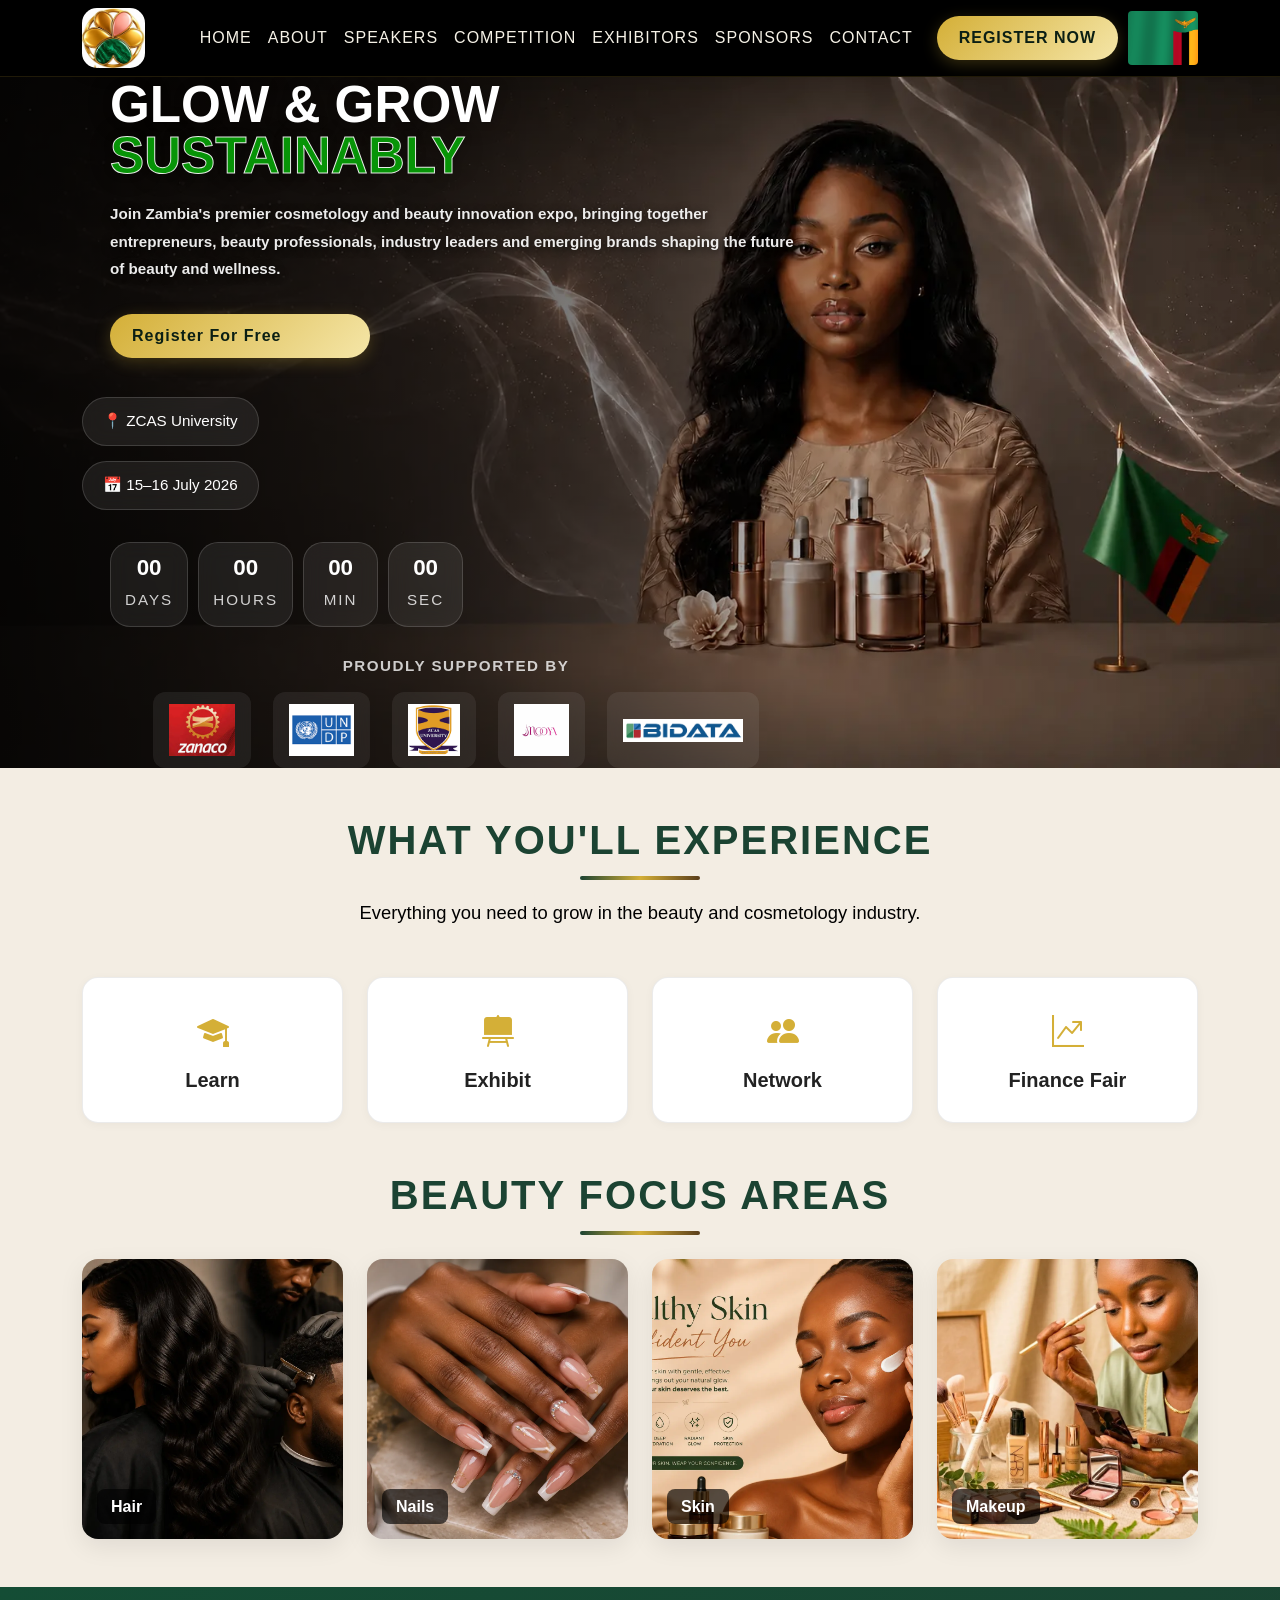
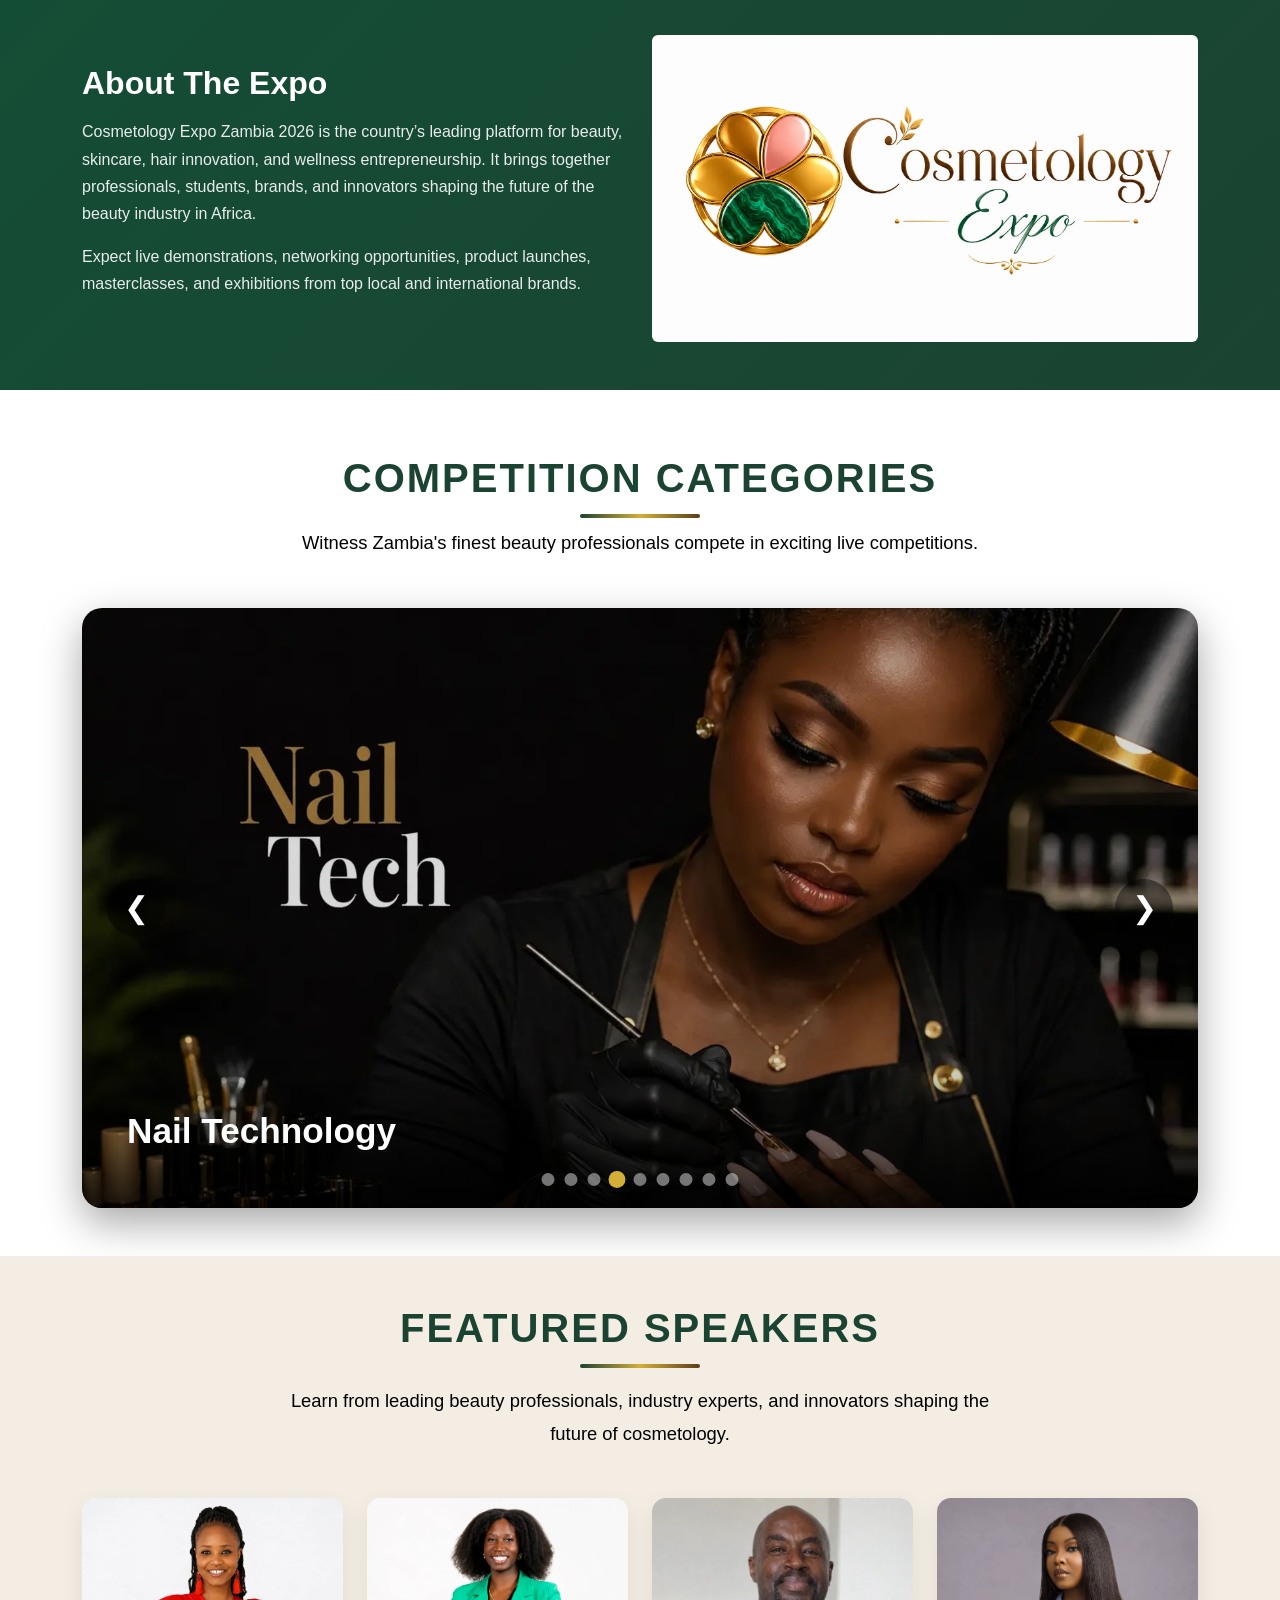
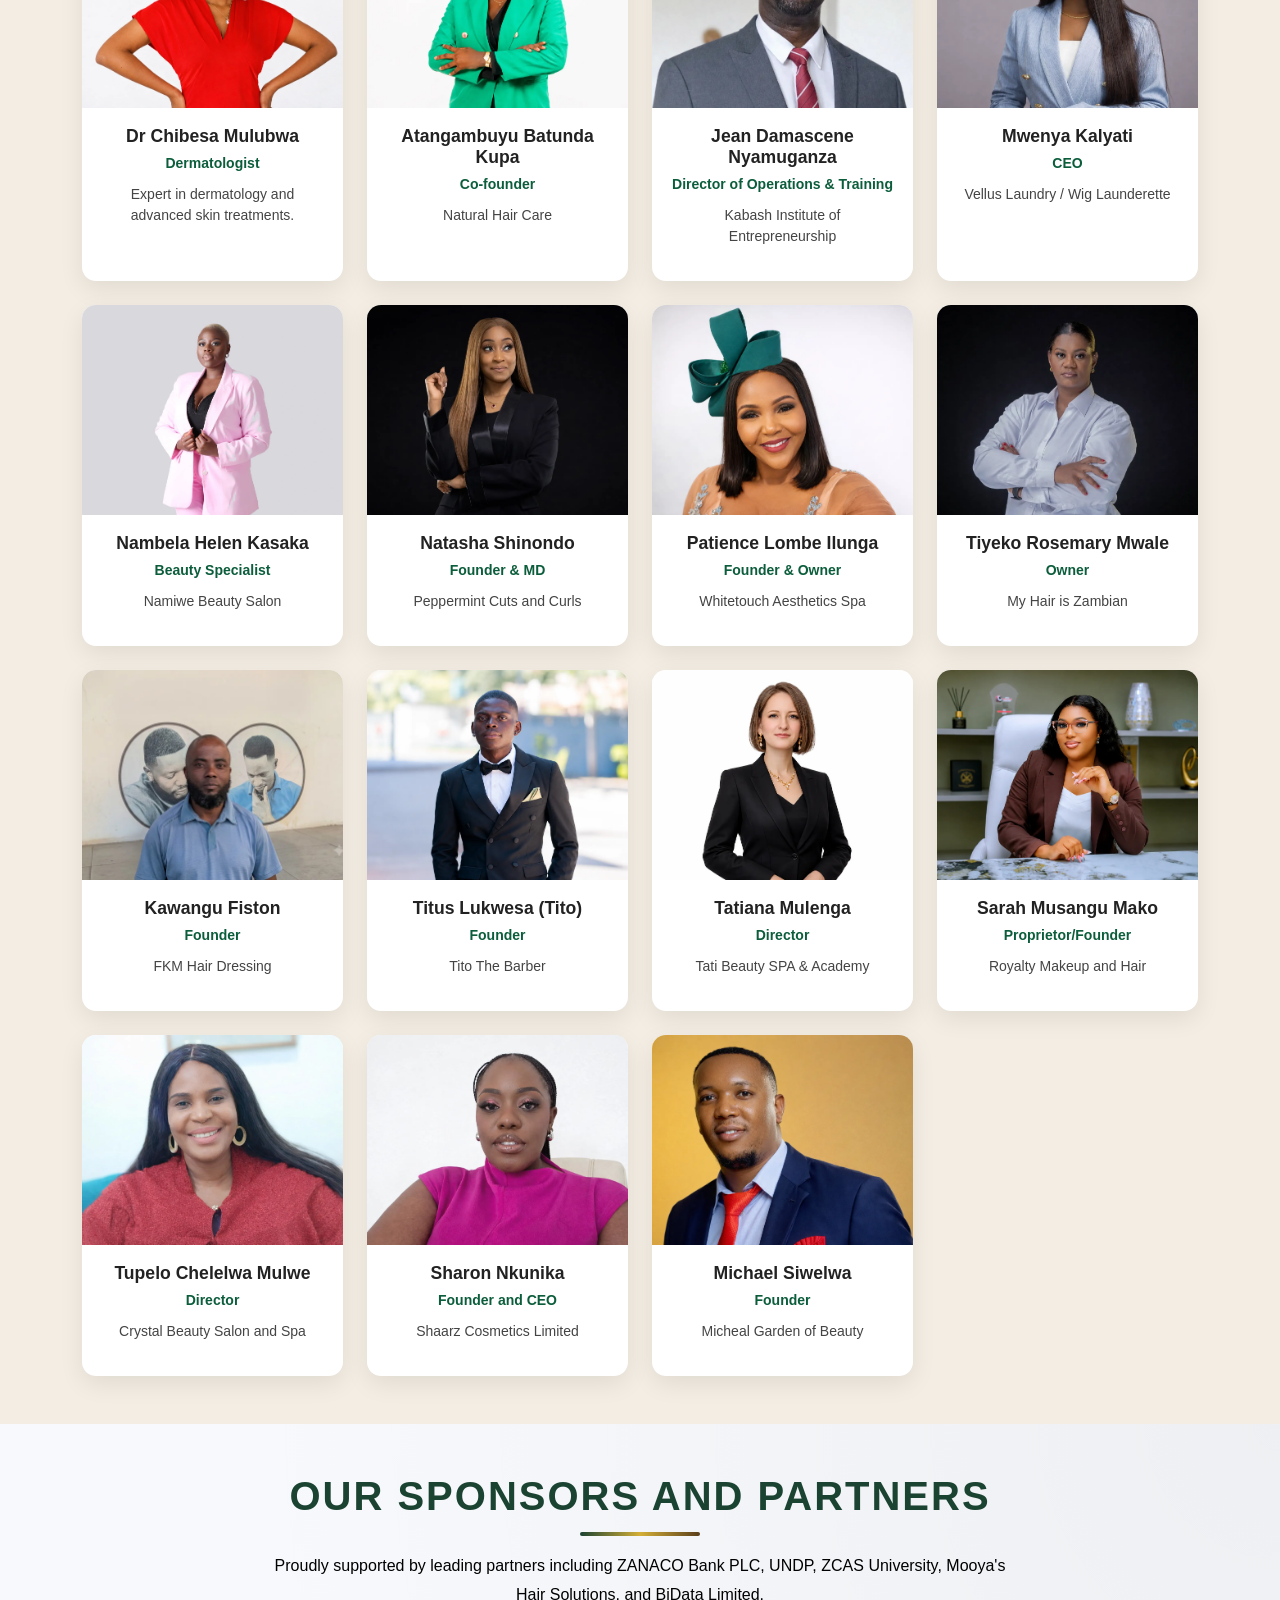
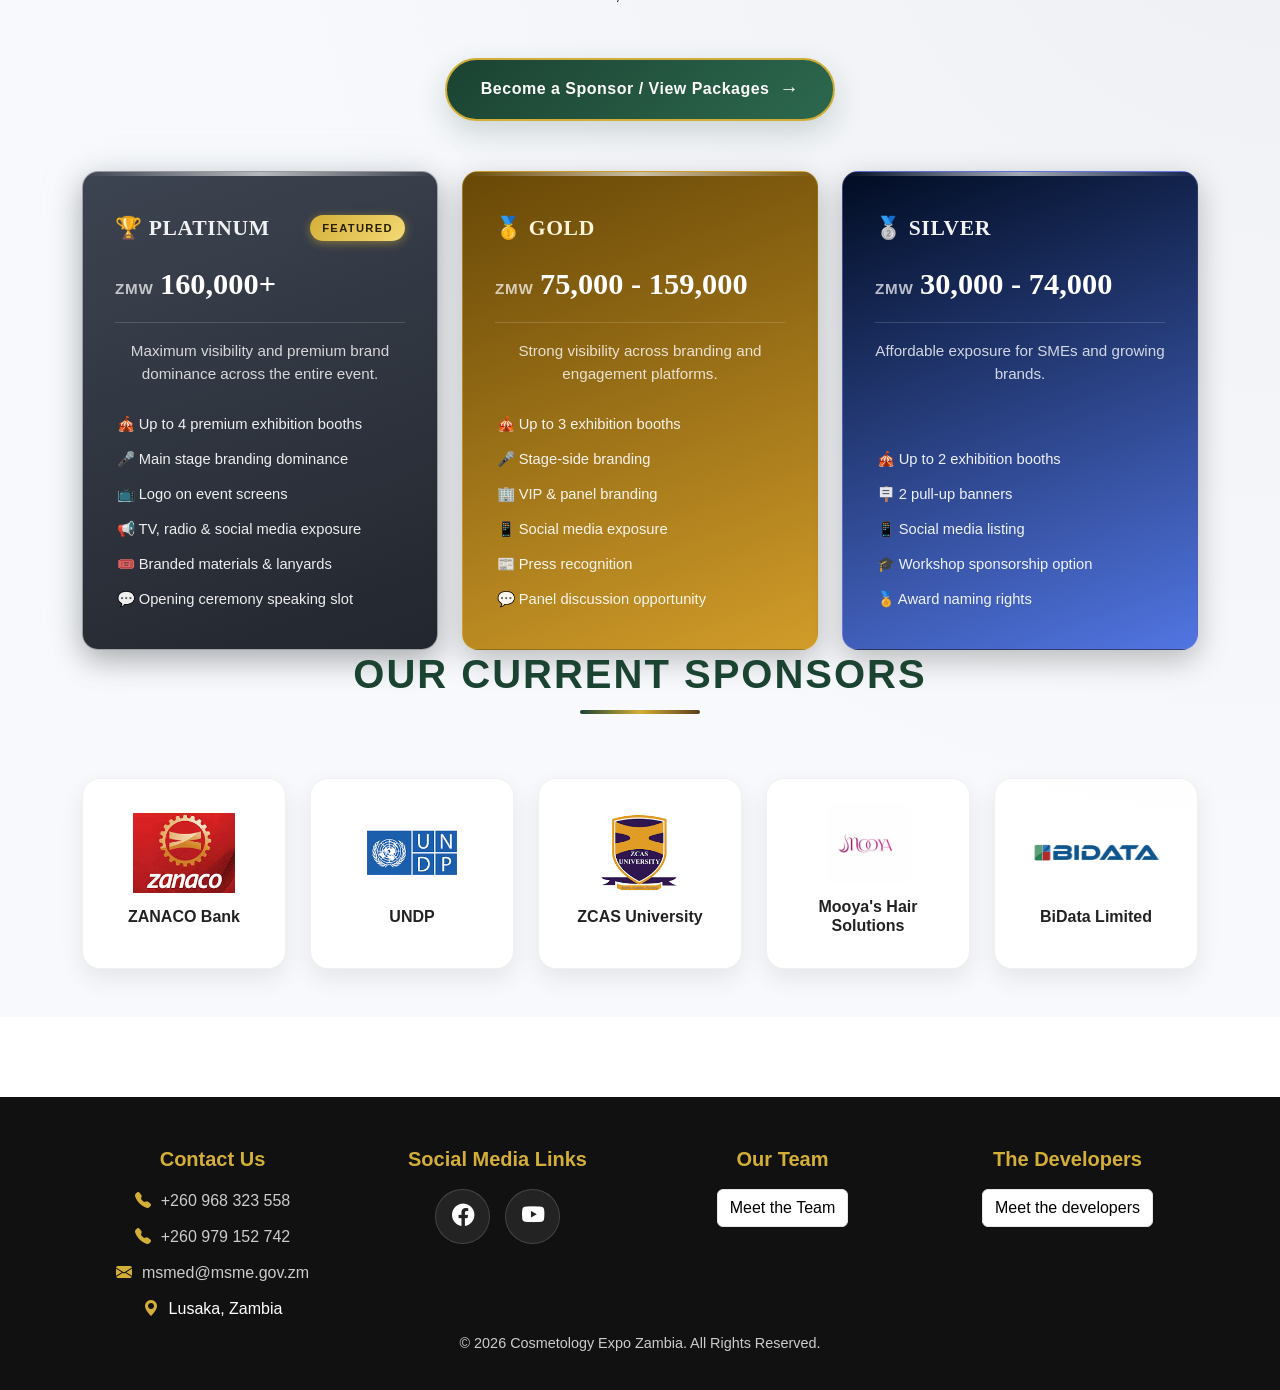
==== commit 9dbcc49e: "Add files via upload" ====
--- a/index.html
+++ b/index.html
@@ -571,8 +571,29 @@
               </div>
             </div>
           </div>
-
           <!-- Speaker 13 -->
+          <div class="col-lg-3 col-md-6 col-sm-12">
+            <div class="speaker-card">
+              <img src="images/tupelo.webp" alt="Tatiana Mulenga" />
+              <div class="speaker-info">
+                <h5>Tupelo Chelelwa Mulwe</h5>
+                <small>Director</small>
+                <p>Crystal Beauty Salon and Spa</p>
+              </div>
+            </div>
+          </div>
+          <!-- Speaker 14 -->
+          <div class="col-lg-3 col-md-6 col-sm-12">
+            <div class="speaker-card">
+              <img src="images/sharon.webp" alt="Tatiana Mulenga" />
+              <div class="speaker-info">
+                <h5>Sharon Nkunika</h5>
+                <small>Founder and CEO</small>
+                <p>Shaarz Cosmetics Limited</p>
+              </div>
+            </div>
+          </div>
+          <!-- Speaker 15 -->
           <div class="col-lg-3 col-md-6 col-sm-12">
             <div class="speaker-card">
               <img src="images/michael.webp" alt="Michael Siwelwa" />
--- a/style.css
+++ b/style.css
@@ -270,7 +270,7 @@
 .hero-outline {
   display: block;
 
-  color: transparent;
+  color: rgb(7, 148, 7);
   -webkit-text-stroke: 1px rgba(255, 255, 255, 0.9);
 }
 
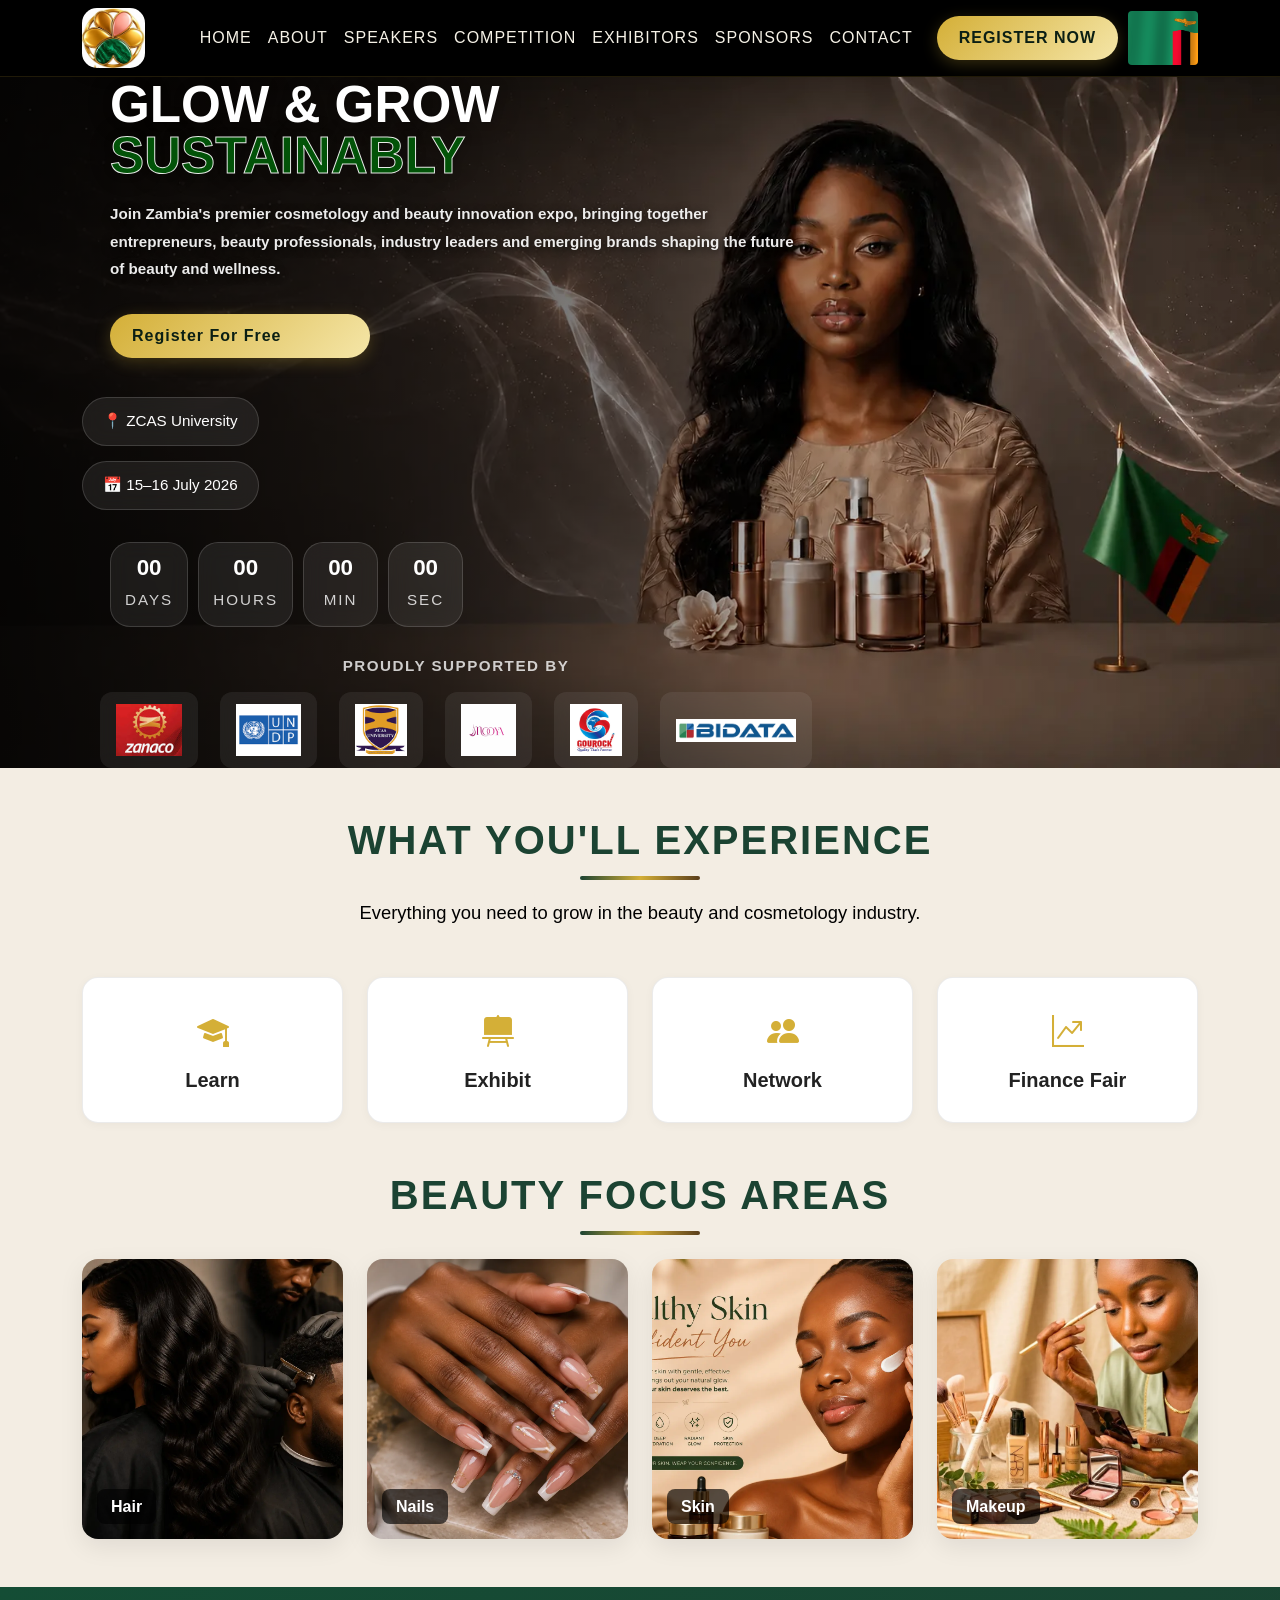
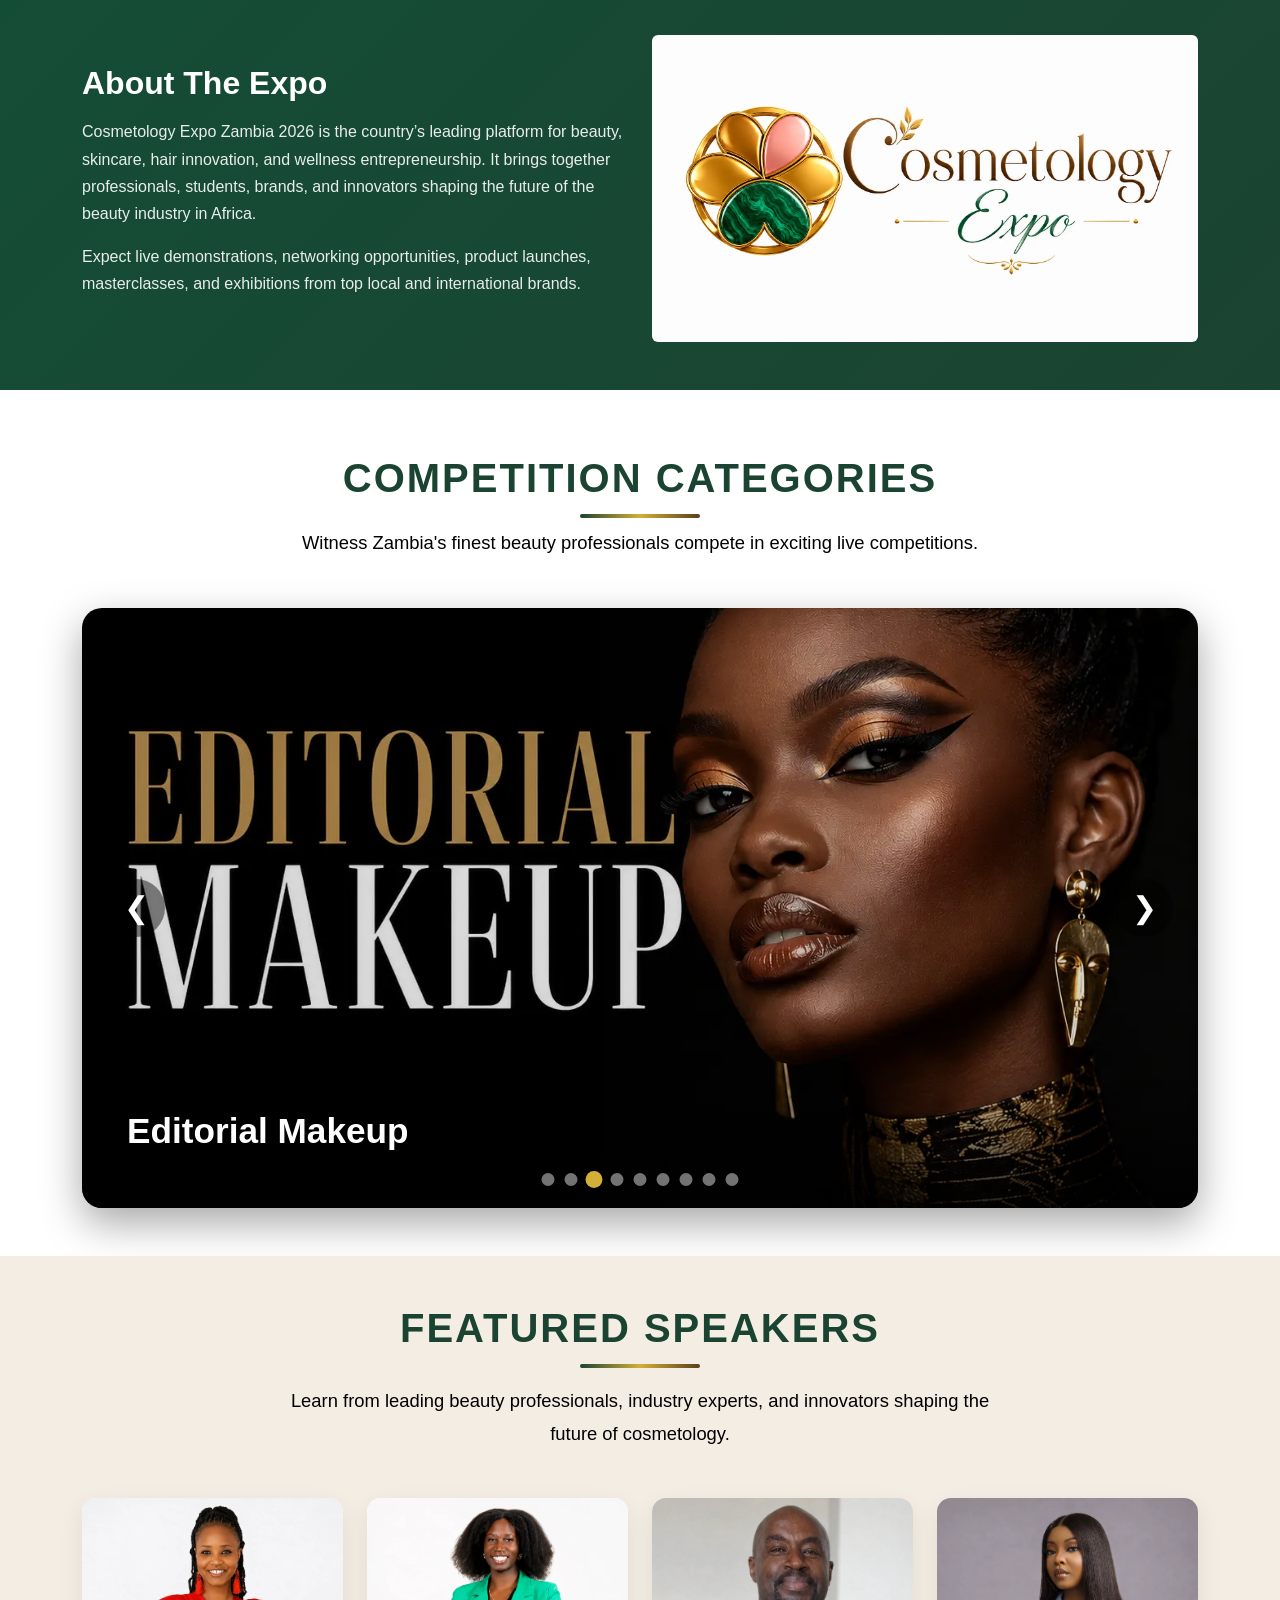
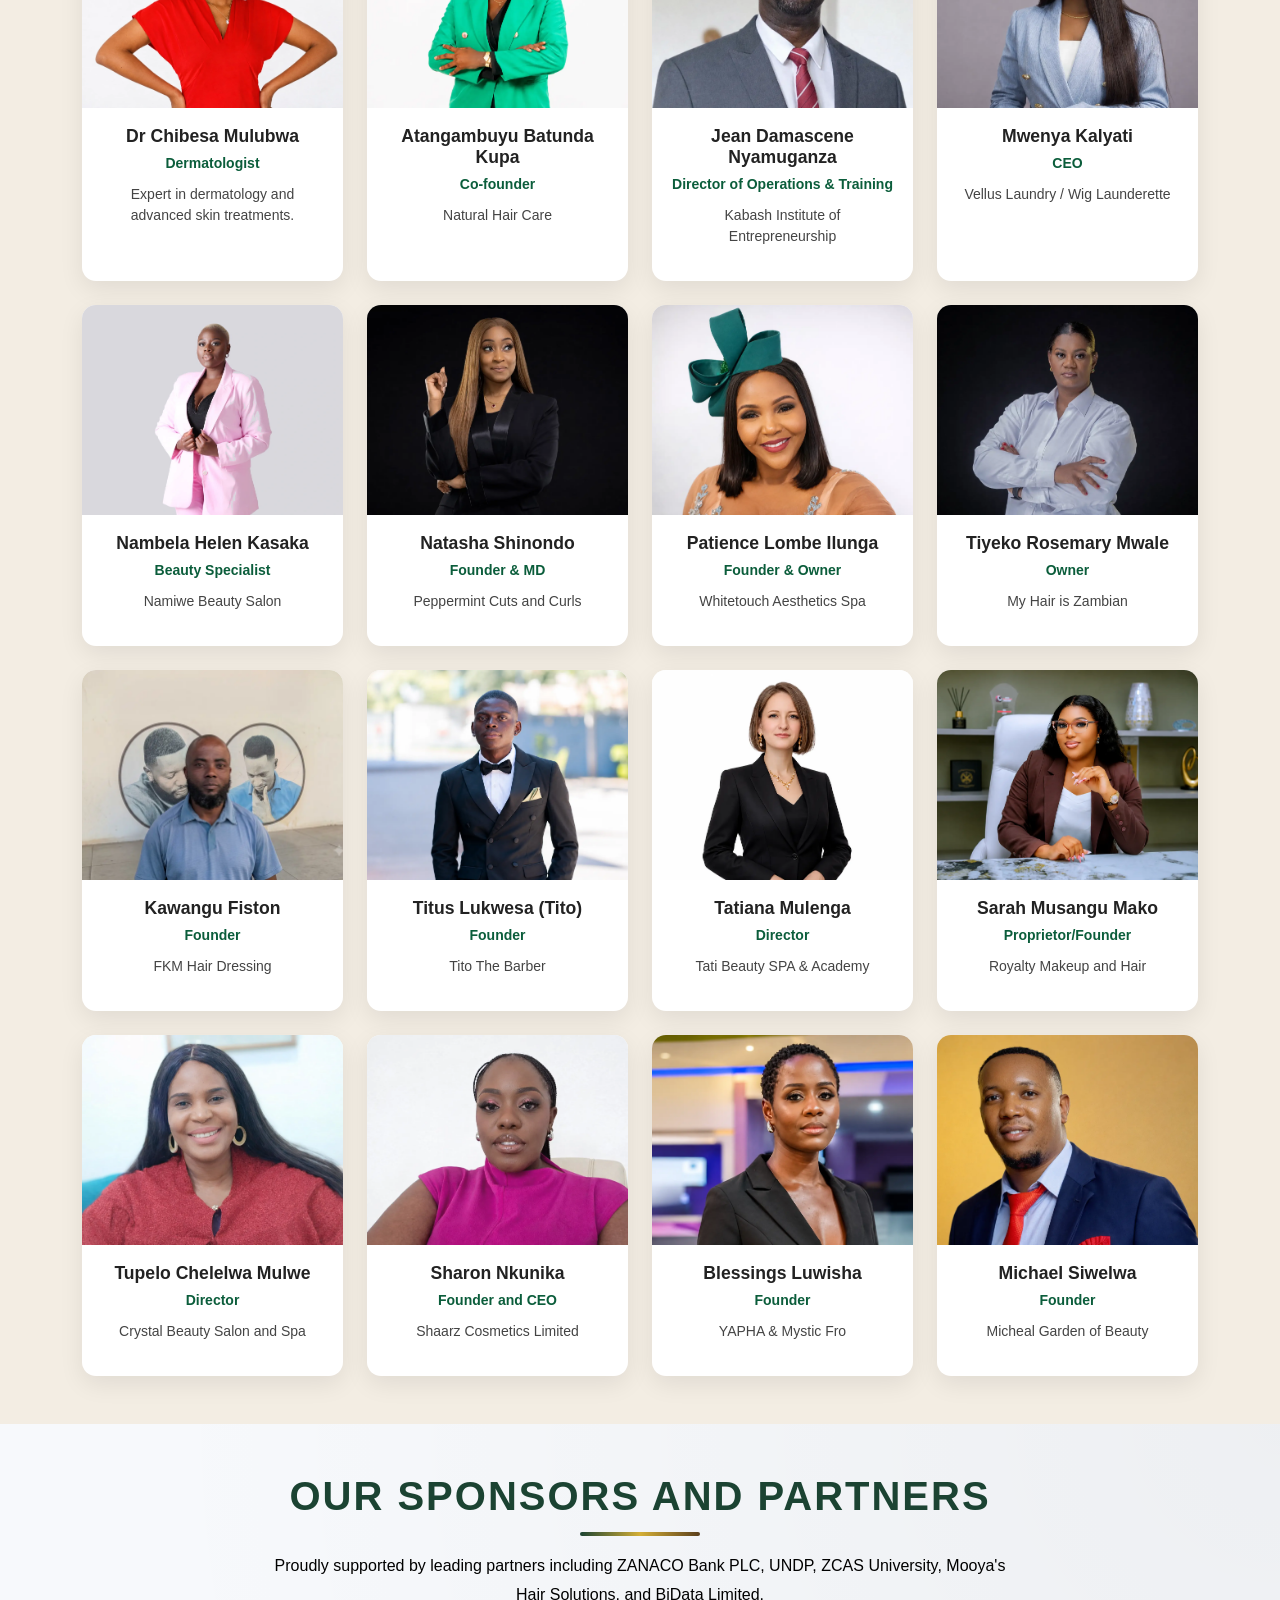
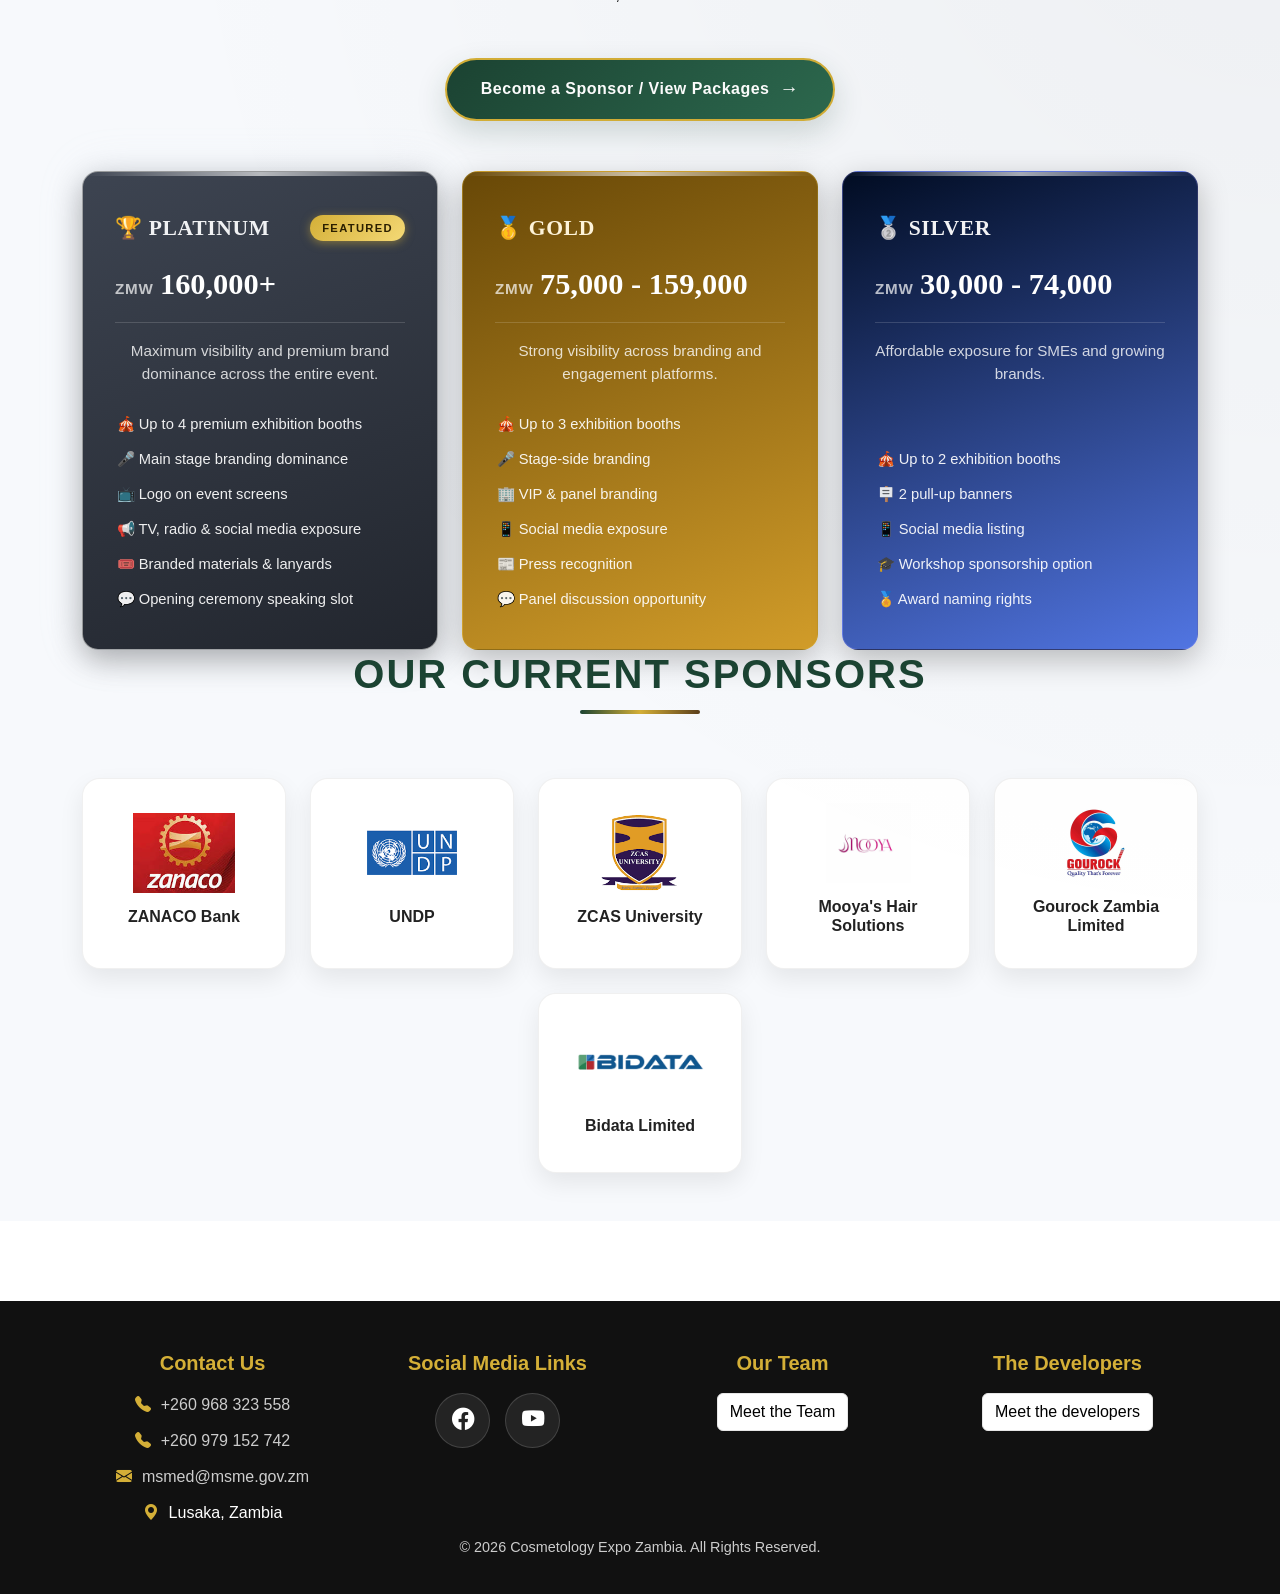
==== commit b9af392d: "Add files via upload" ====
--- a/index.html
+++ b/index.html
@@ -54,7 +54,7 @@
             </li>
 
             <li class="nav-item">
-              <a class="nav-link" href="about page/about.html">ABOUT</a>
+              <a class="nav-link" href="about_page/about.html">ABOUT</a>
             </li>
 
             <li class="nav-item">
@@ -182,7 +182,7 @@
 
               <!-- ZCAS University -->
               <a
-                href="https://www.zcas.edu.zm"
+                href="https://zcasu.edu.zm/"
                 target="_blank"
                 class="hero-sponsor zcas"
               >
@@ -198,7 +198,16 @@
                 <img src="images/mooya.png" alt="Mooya's Hair Solutions" />
               </a>
 
-              <!-- BiData Limited -->
+              <!-- GOUROCK Zambia Limited -->
+              <a
+                href="https://web.facebook.com/GourockZambiaLtd/?_rdc=1&_rdr#"
+                target="_blank"
+                class="hero-sponsor mooyas"
+              >
+                <img src="images/gourock.jpg" alt="Gourock Zambia Limited" />
+              </a>
+
+              <!-- Bidata Limited -->
               <a
                 href="http://bidata.co.zm"
                 target="_blank"
@@ -594,6 +603,17 @@
             </div>
           </div>
           <!-- Speaker 15 -->
+          <div class="col-lg-3 col-md-6 col-sm-12">
+            <div class="speaker-card">
+              <img src="images/blessings.webp" alt="Blessings Luwisha" />
+              <div class="speaker-info">
+                <h5>Blessings Luwisha</h5>
+                <small>Founder</small>
+                <p>YAPHA & Mystic Fro</p>
+              </div>
+            </div>
+          </div>
+          <!-- Speaker 16 -->
           <div class="col-lg-3 col-md-6 col-sm-12">
             <div class="speaker-card">
               <img src="images/michael.webp" alt="Michael Siwelwa" />
@@ -756,6 +776,17 @@
               <h6>Mooya's Hair Solutions</h6>
             </a>
           </div>
+          <!-- GOUROCK-->
+          <div class="col d-flex justify-content-center">
+            <a
+              href="https://web.facebook.com/GourockZambiaLtd/?_rdc=1&_rdr#"
+              target="_blank"
+              class="sponsor-card mooya"
+            >
+              <img src="images/gourock.jpg" alt="Gourock" />
+              <h6>Gourock Zambia Limited</h6>
+            </a>
+          </div>
 
           <!-- BIDATA LIMITED -->
           <div class="col d-flex justify-content-center">
@@ -764,8 +795,8 @@
               target="_blank"
               class="sponsor-card bidata"
             >
-              <img src="images/bidata.png" alt="BiData Limited" />
-              <h6>BiData Limited</h6>
+              <img src="images/bidata.png" alt="Bidata Limited" />
+              <h6>Bidata Limited</h6>
             </a>
           </div>
         </div>
--- a/style.css
+++ b/style.css
@@ -629,9 +629,9 @@
     width: 100%;
     max-width: 260px;
   }
-}
+
 .hero-outline {
-    color: #016808; /* Beautiful green */
+    color: #025308; /* Beautiful green */
 }
 /* ==========================================
    SMALL PHONES
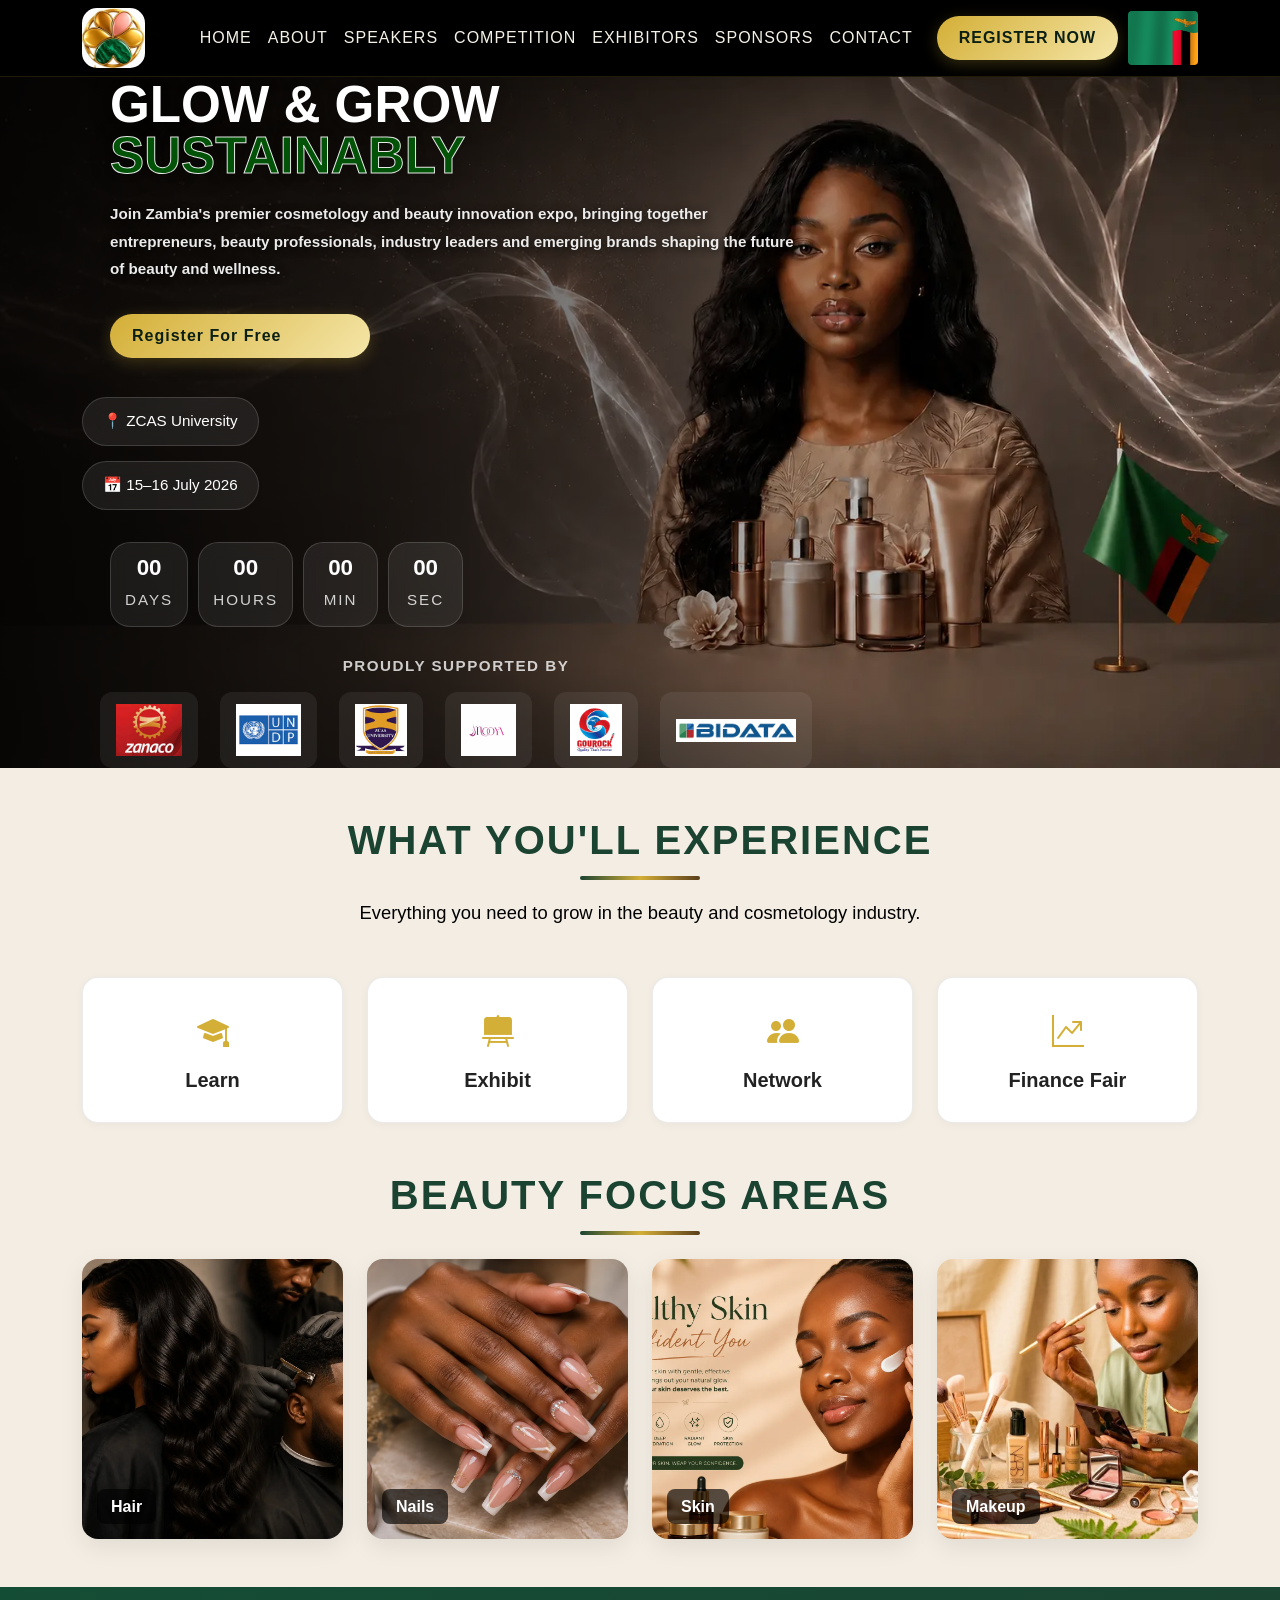
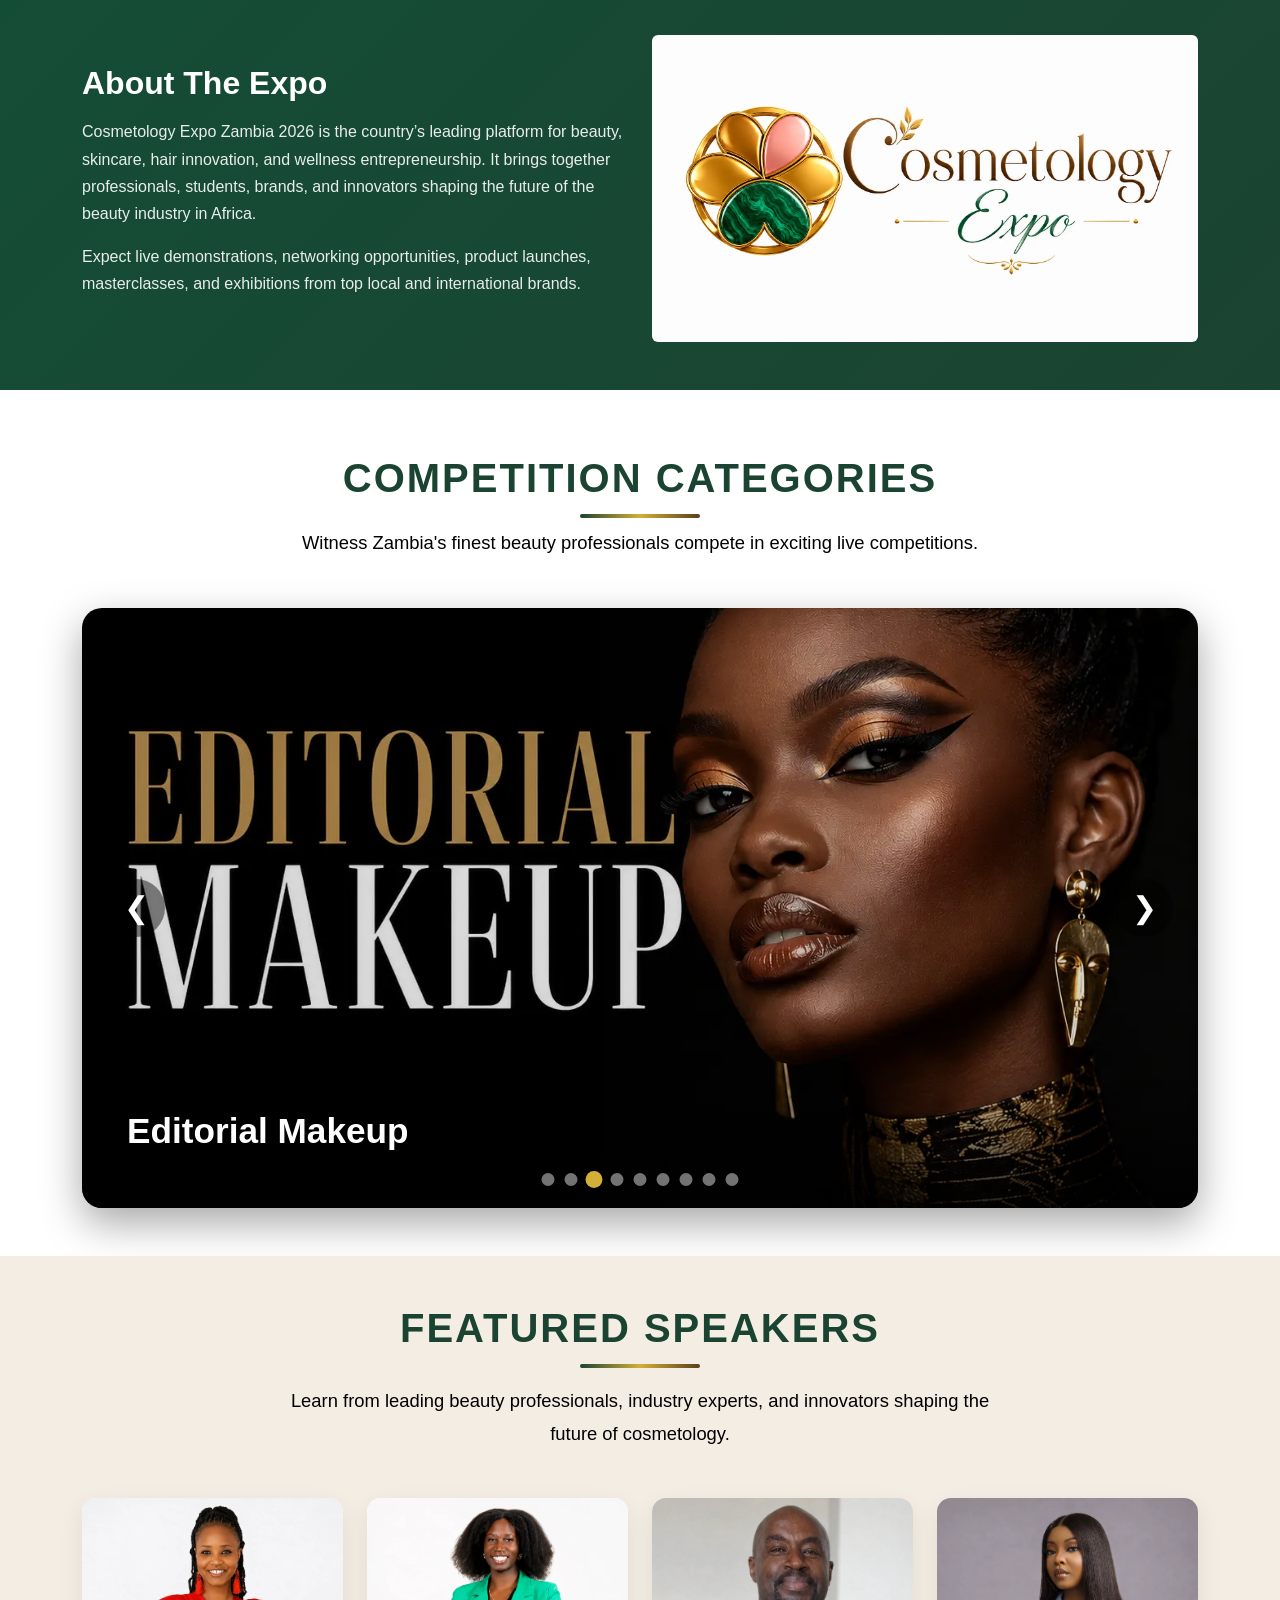
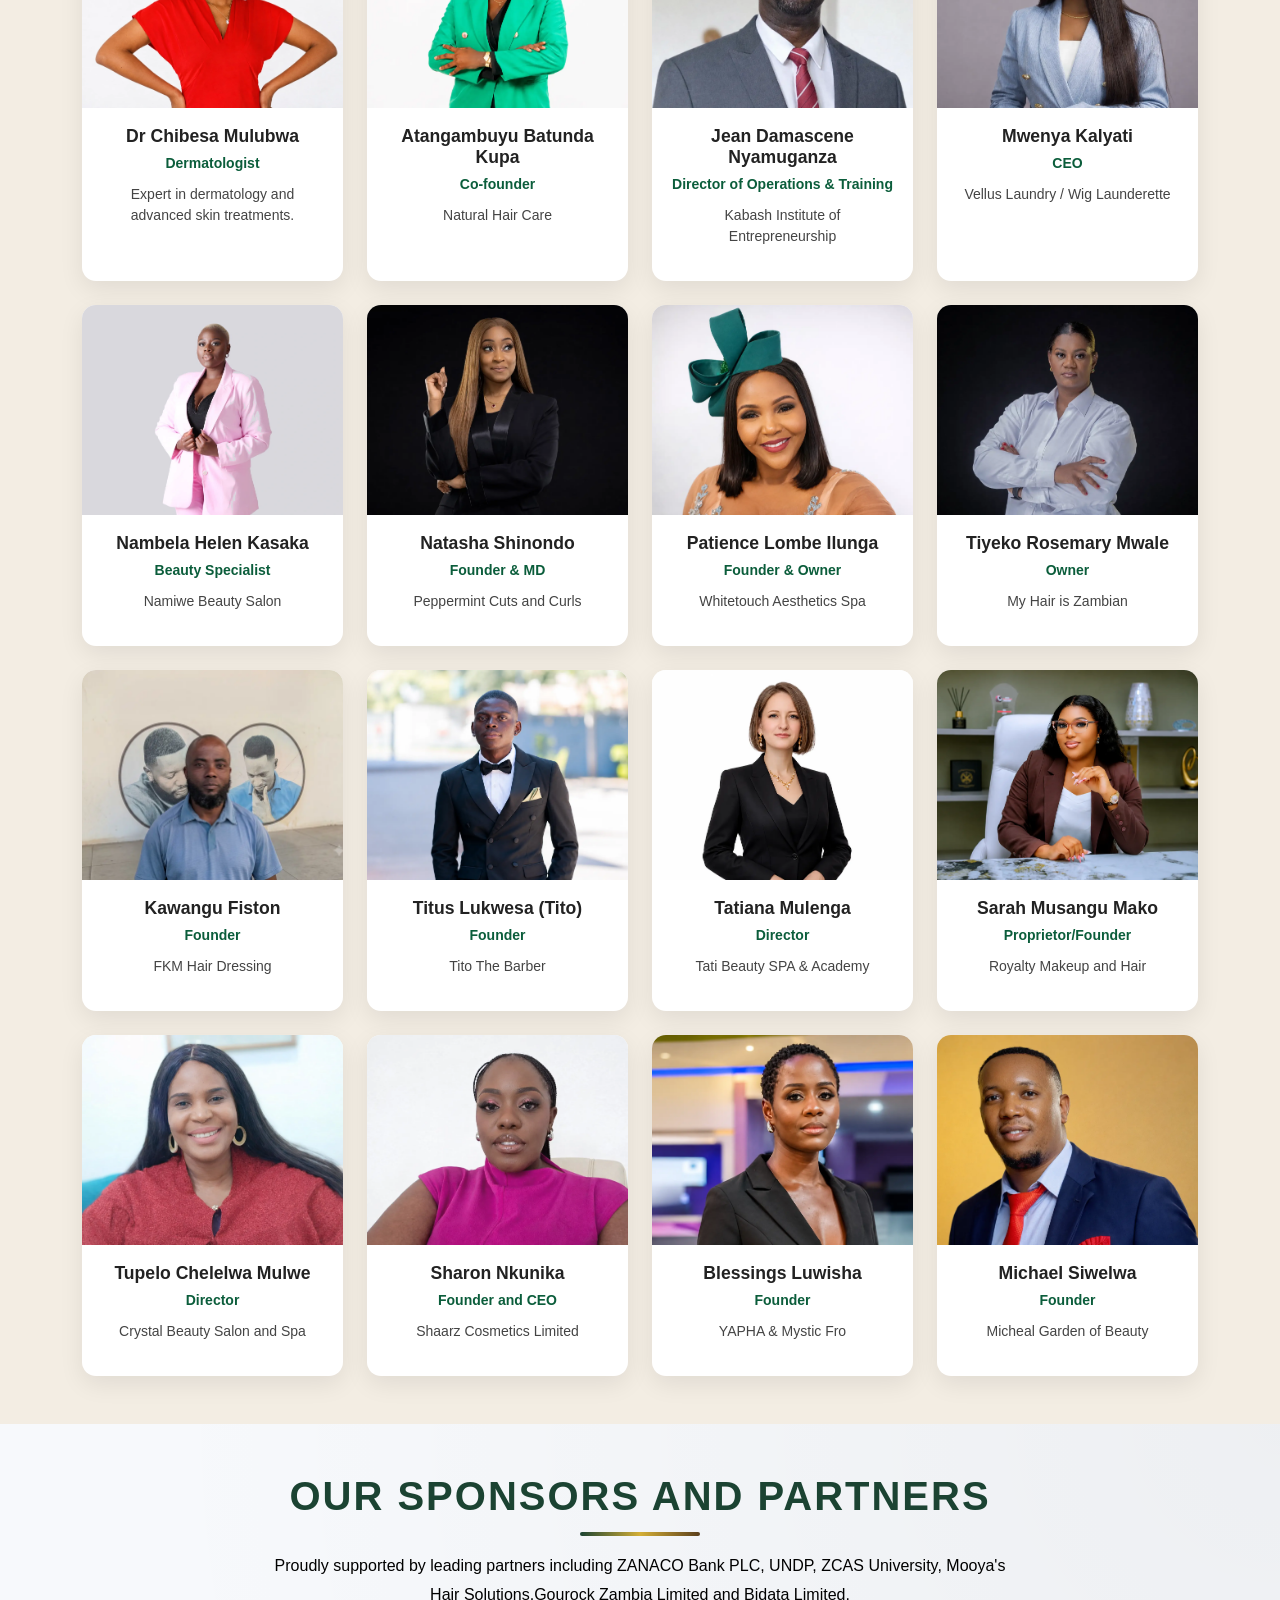
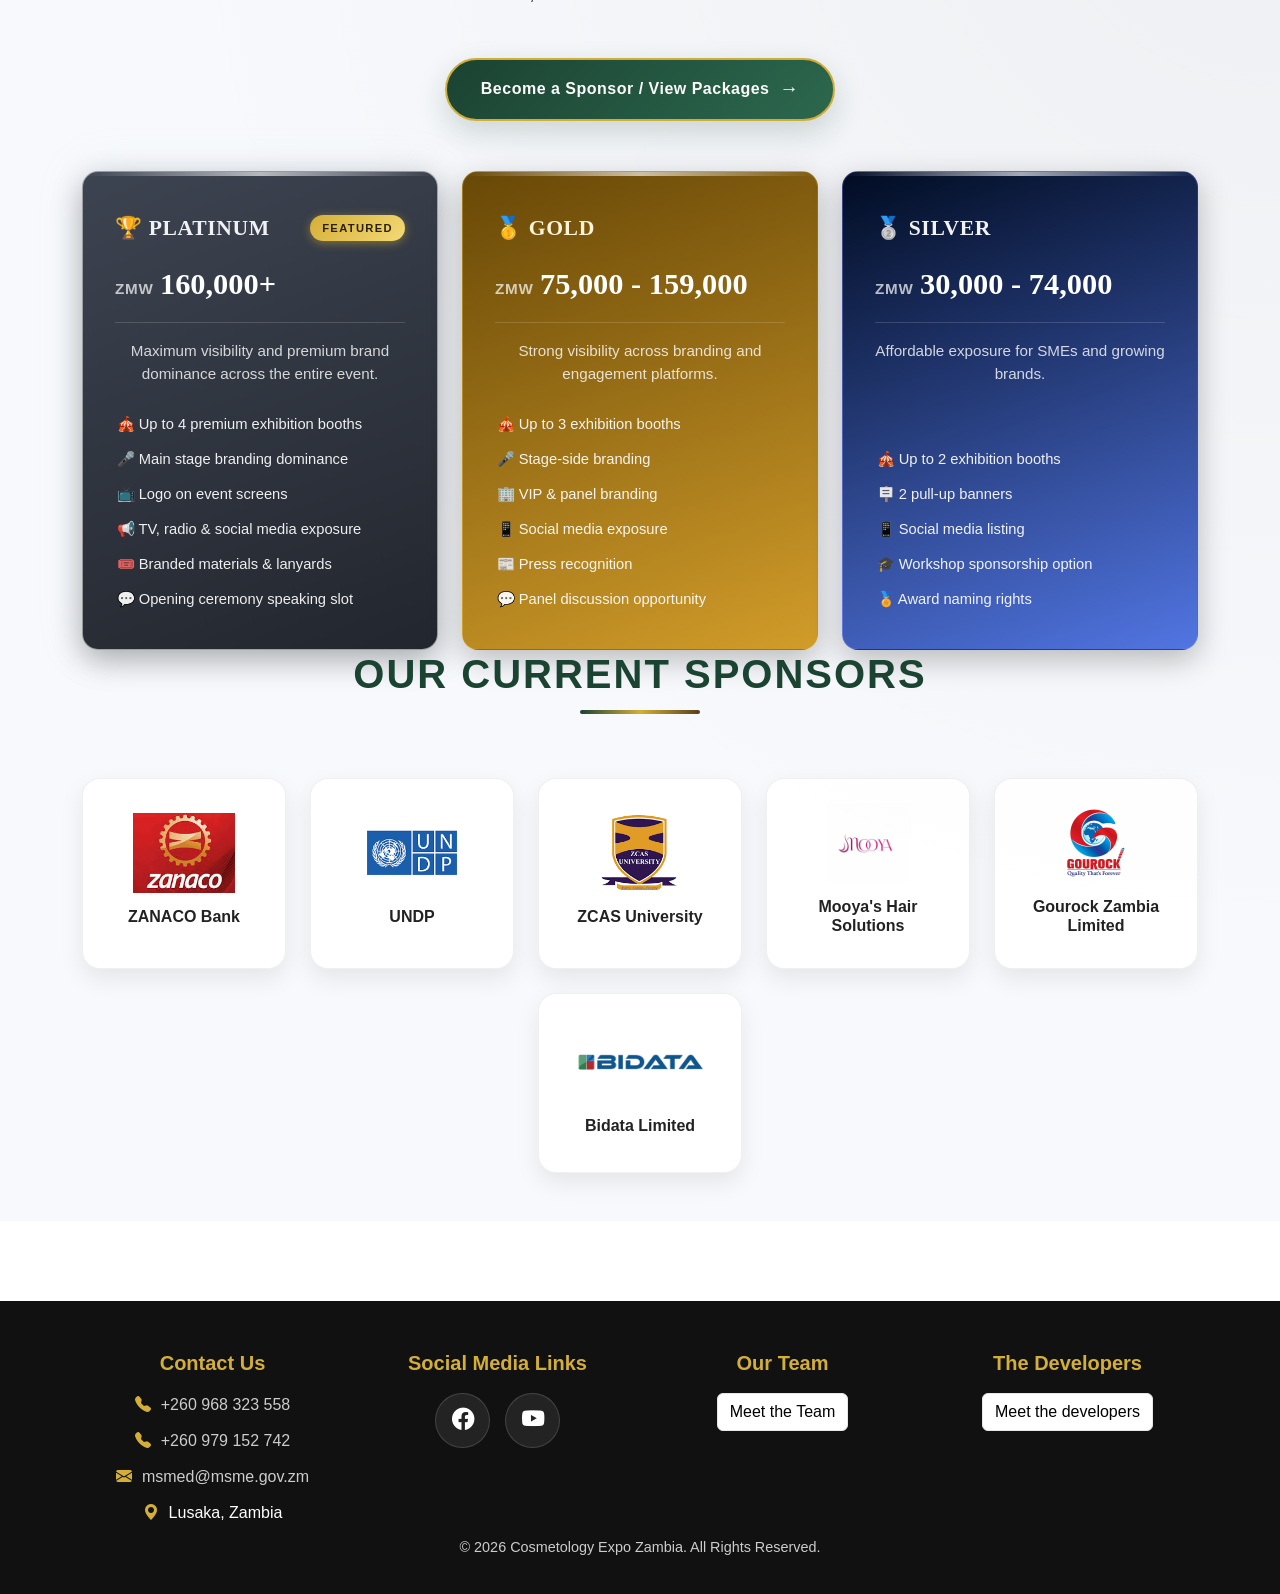
==== commit 6be74a92: "Update index.html" ====
--- a/index.html
+++ b/index.html
@@ -634,7 +634,7 @@
 
         <p class="sponsor-subtext">
           Proudly supported by leading partners including ZANACO Bank PLC, UNDP,
-          ZCAS University, Mooya's Hair Solutions, and BiData Limited.
+          ZCAS University, Mooya's Hair Solutions,Gourock Zambia Limited and Bidata Limited.
         </p>
 
         <!-- CTA -->
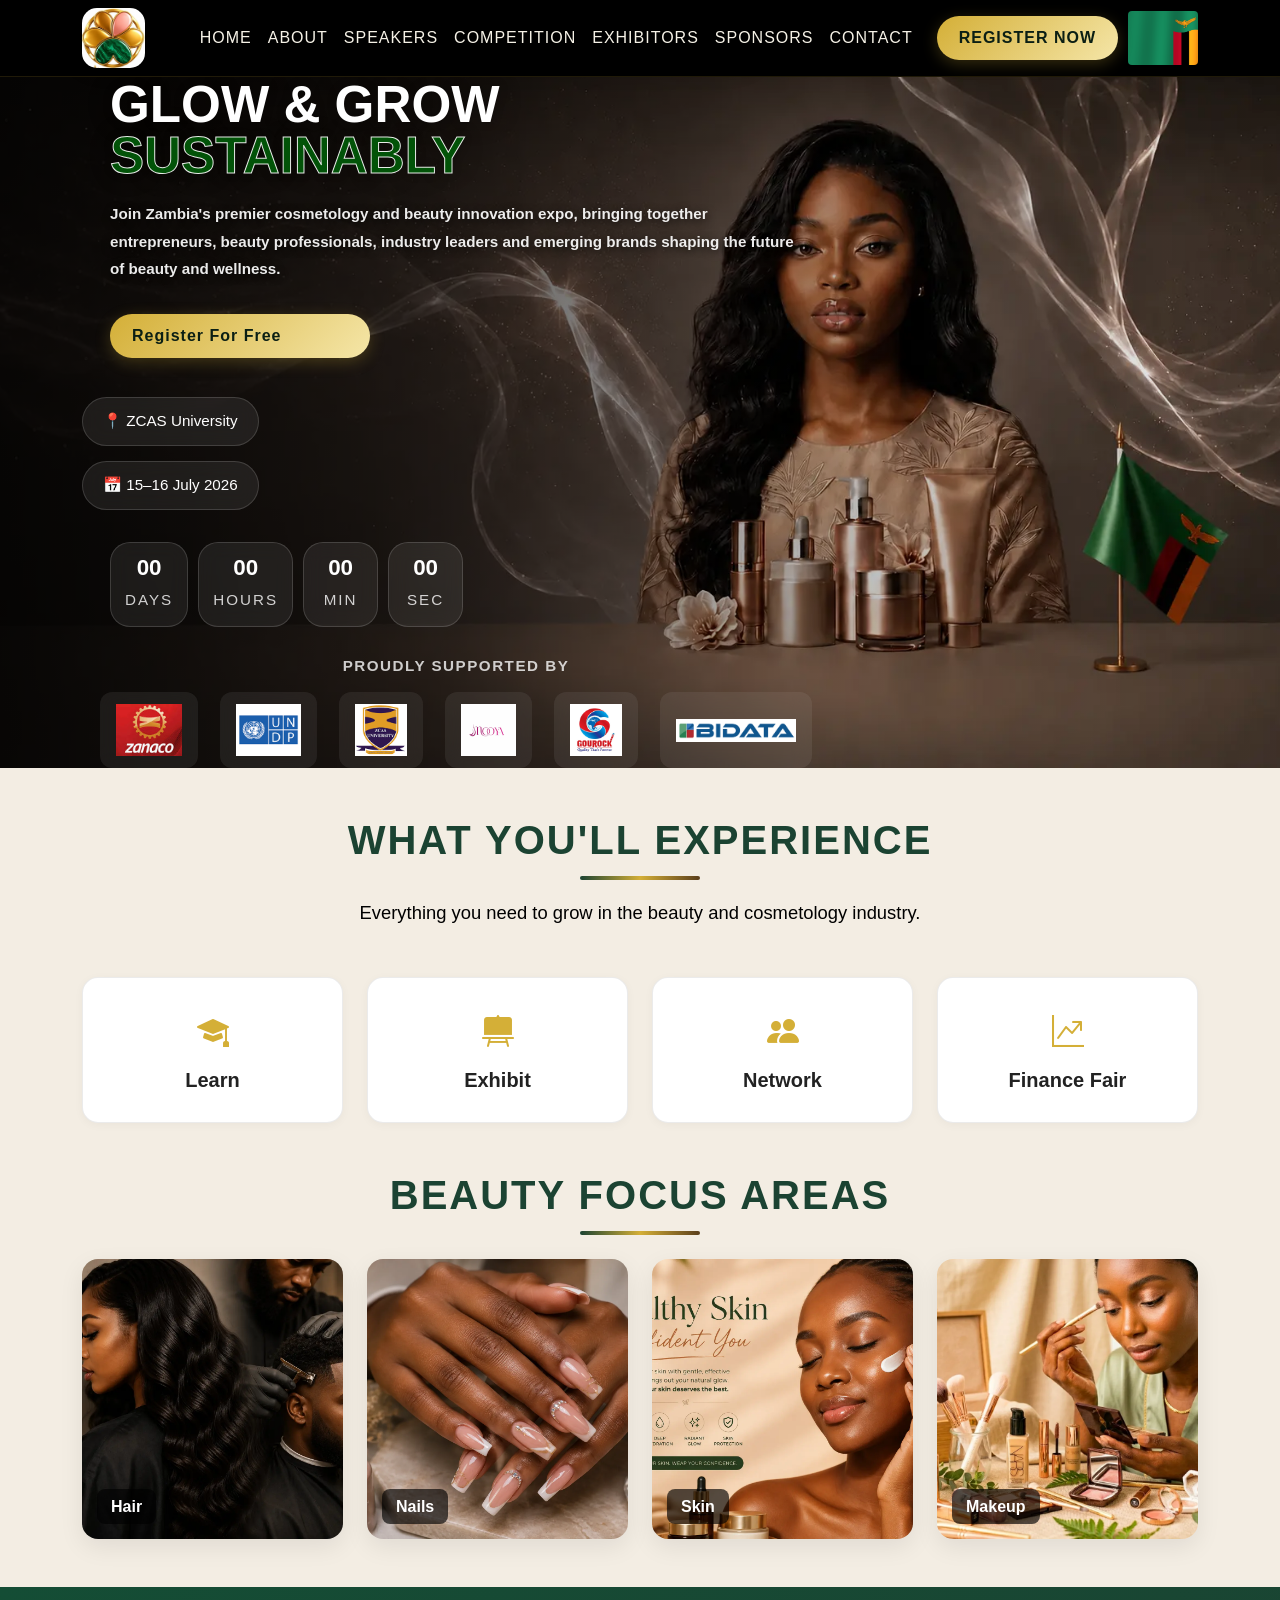
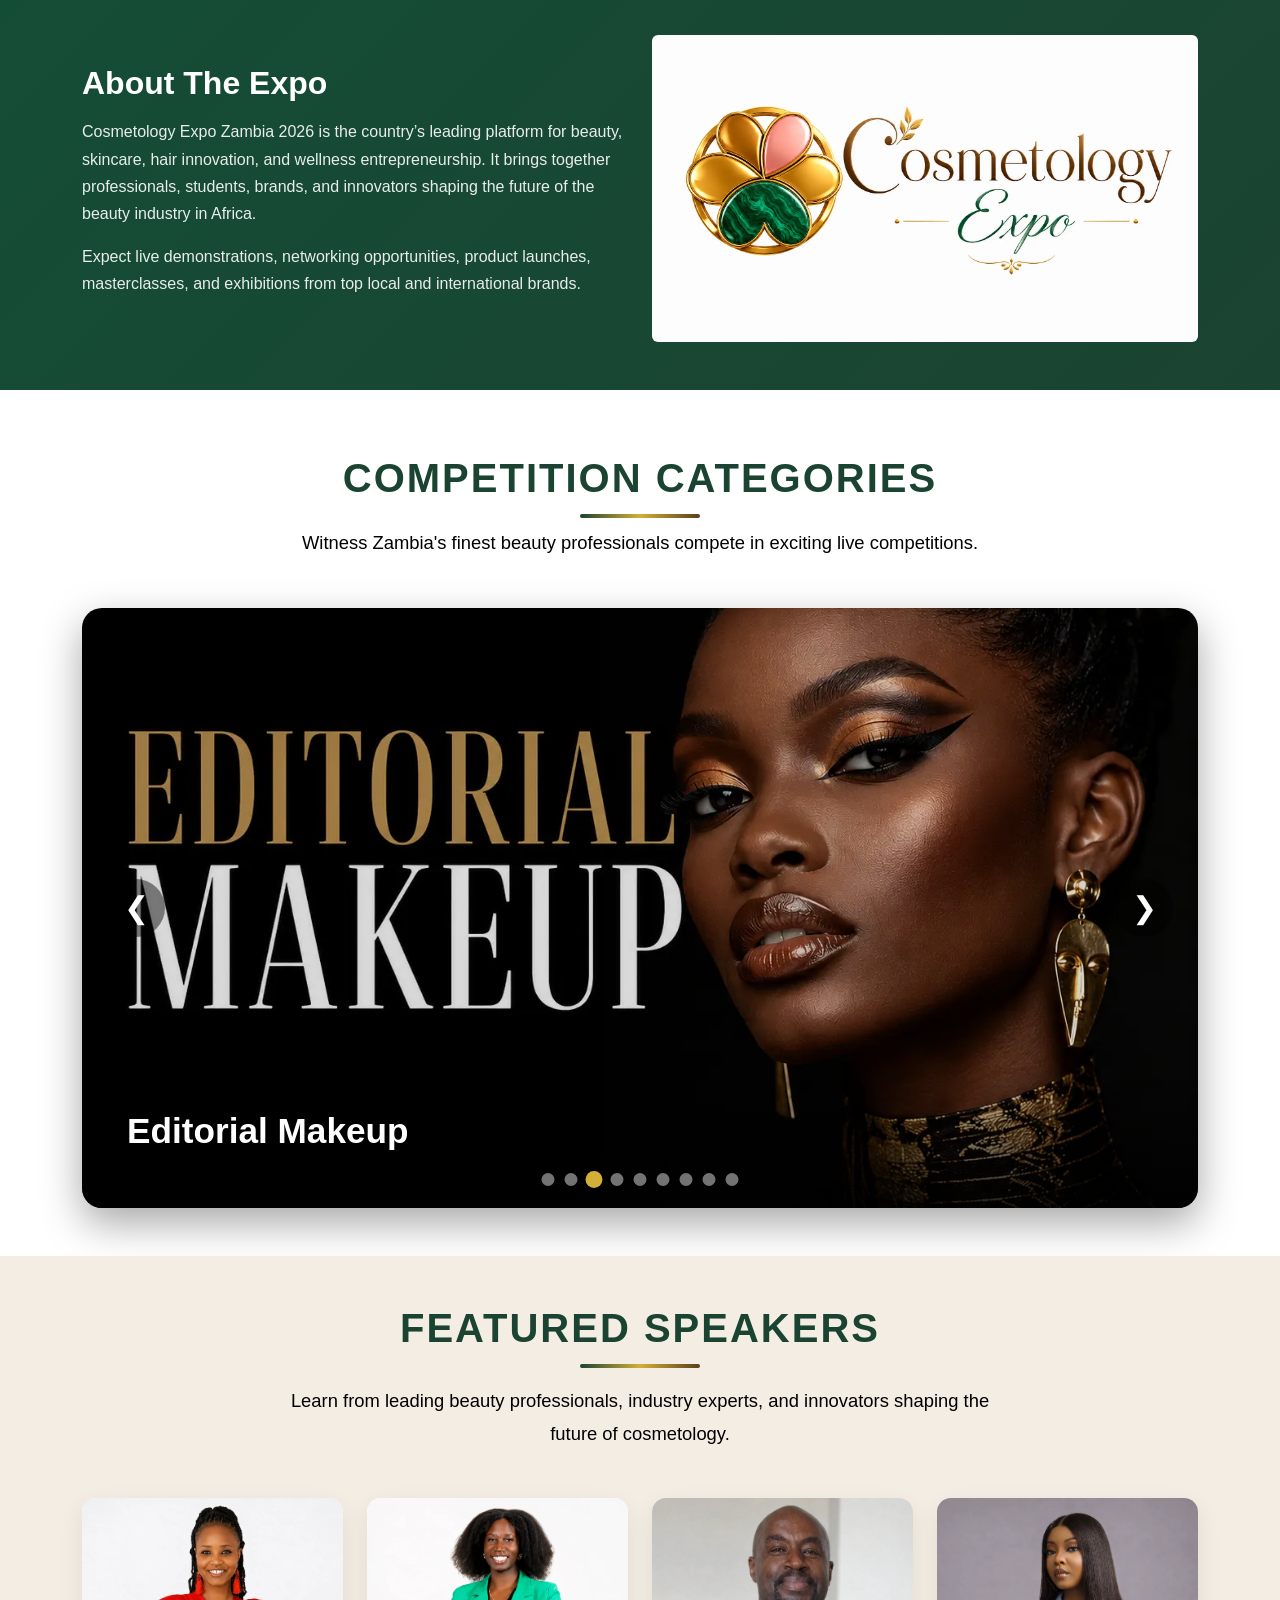
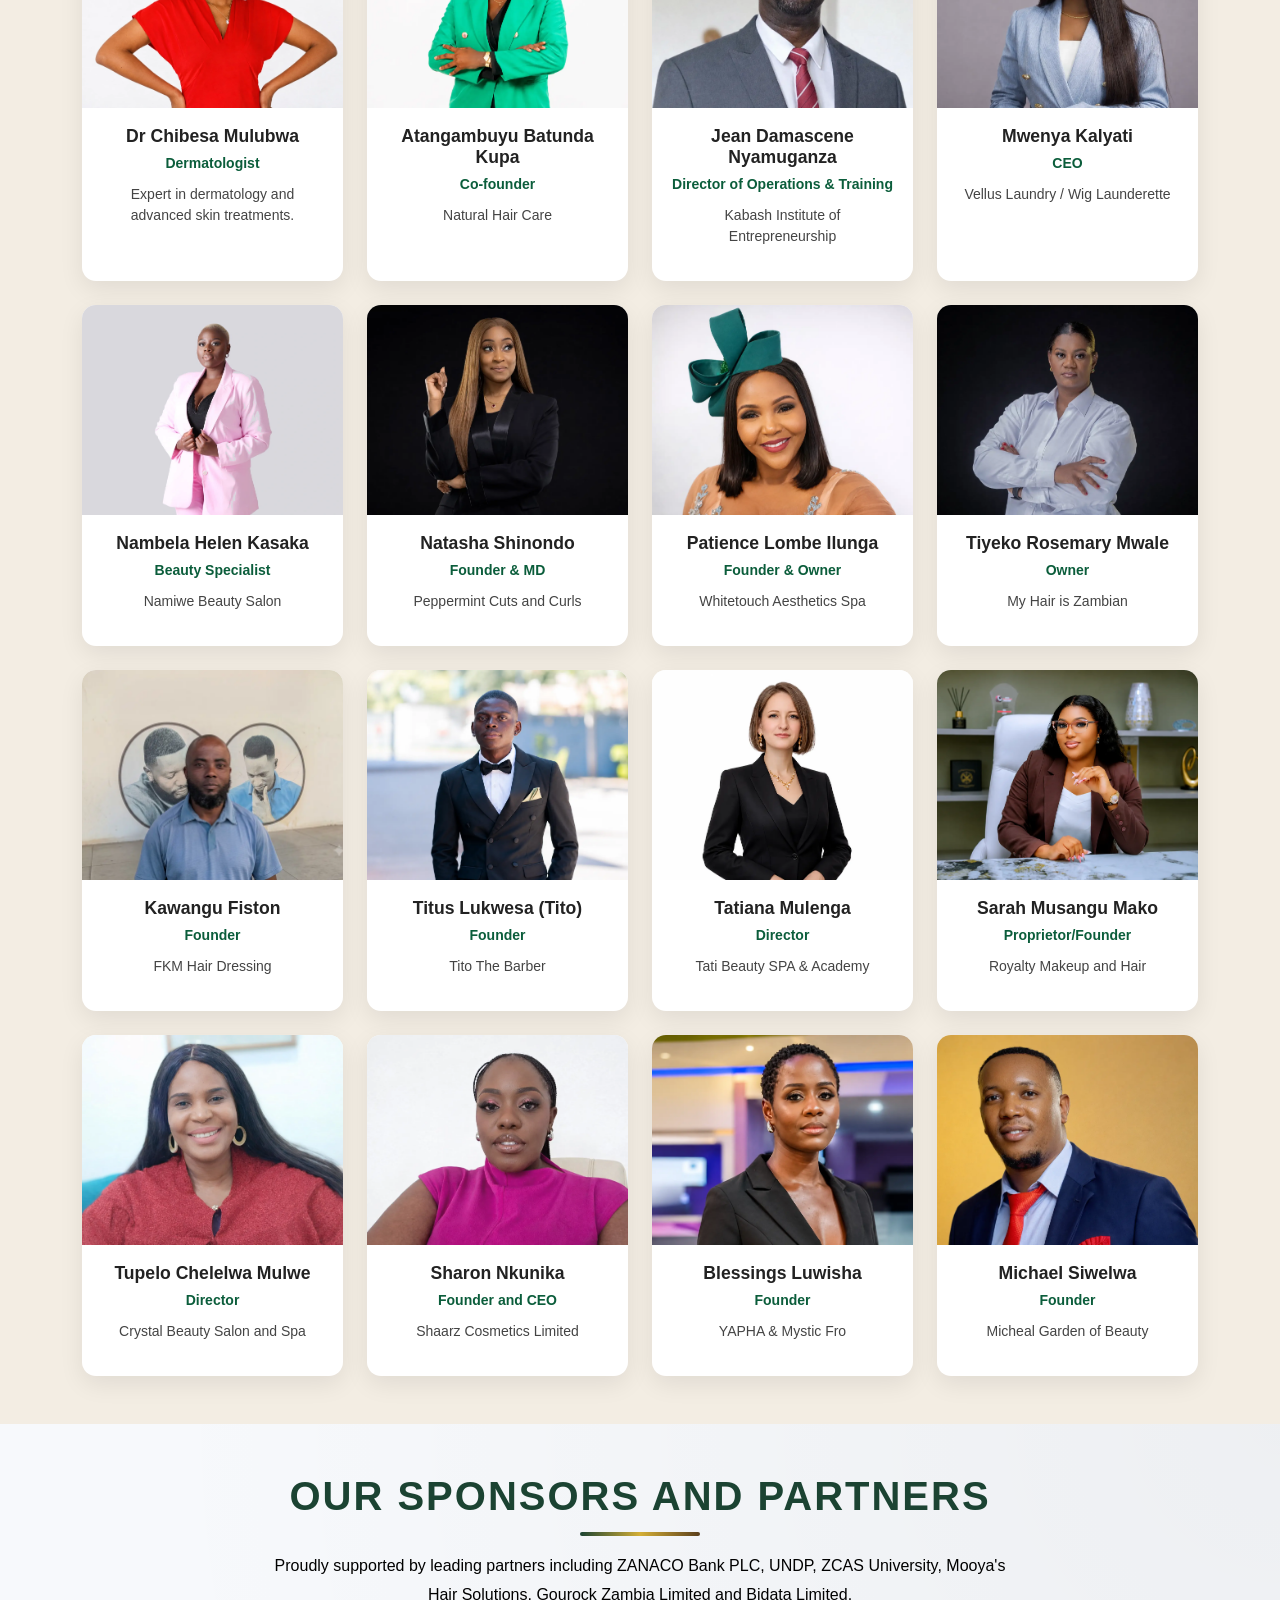
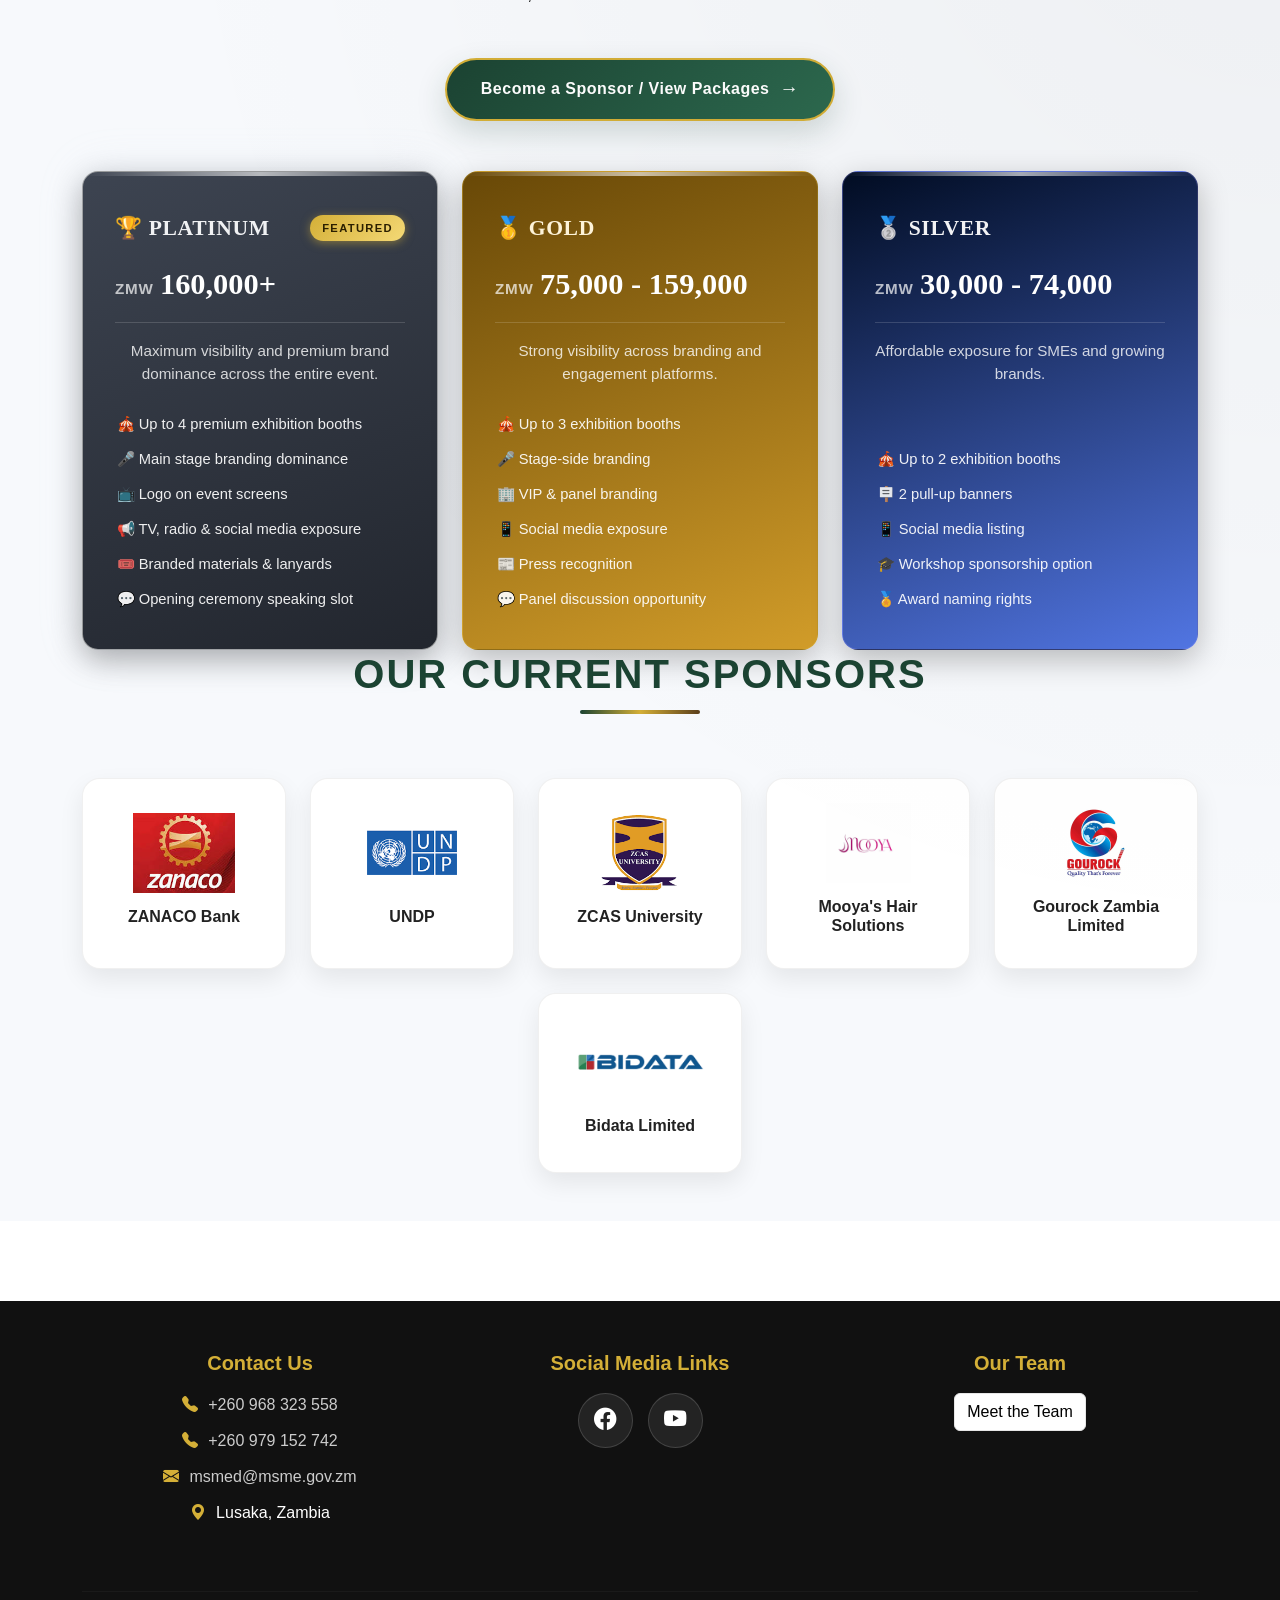
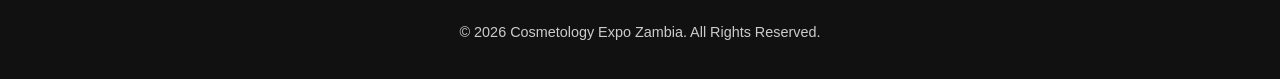
==== commit 43028c85: "Add files via upload" ====
--- a/index.html
+++ b/index.html
@@ -634,7 +634,8 @@
 
         <p class="sponsor-subtext">
           Proudly supported by leading partners including ZANACO Bank PLC, UNDP,
-          ZCAS University, Mooya's Hair Solutions,Gourock Zambia Limited and Bidata Limited.
+          ZCAS University, Mooya's Hair Solutions, Gourock Zambia Limited and
+          Bidata Limited.
         </p>
 
         <!-- CTA -->
@@ -803,11 +804,12 @@
       </div>
     </section>
     <!-- FOOTER -->
+
     <footer class="footer" id="contact">
       <div class="container">
-        <div class="row footer-row text-center">
-          <!-- CONTACT -->
-          <div class="col-12 col-md-3 footer-col">
+        <div class="row text-center">
+          <!-- Contact -->
+          <div class="col-md-4 mb-4">
             <h5>Contact Us</h5>
 
             <div class="contact-item">
@@ -831,8 +833,8 @@
             </div>
           </div>
 
-          <!-- SOCIAL -->
-          <div class="col-12 col-md-3 footer-col">
+          <!-- Social Media -->
+          <div class="col-md-4 mb-4">
             <h5>Social Media Links</h5>
 
             <div class="social-icons">
@@ -852,26 +854,20 @@
             </div>
           </div>
 
-          <!-- TEAM -->
-          <div class="col-12 col-md-3 footer-col">
+          <!-- Team -->
+          <div class="col-md-4 mb-4">
             <h5>Our Team</h5>
+
             <a href="team_page/team.html" class="btn team-btn">
               Meet the Team
             </a>
           </div>
-
-          <!-- DEVELOPERS -->
-          <div class="col-12 col-md-3 footer-col">
-            <h5>The Developers</h5>
-            <a href="developers_page/developer.html" class="btn team-btn">
-              Meet the developers
-            </a>
-          </div>
-        </div>
-
-        <!-- BOTTOM -->
+        </div>
+
+        <hr />
+
         <div class="footer-bottom">
-          <p>© 2026 Cosmetology Expo Zambia. All Rights Reserved.</p>
+          <p>&copy; 2026 Cosmetology Expo Zambia. All Rights Reserved.</p>
         </div>
       </div>
     </footer>
--- a/footer.css
+++ b/footer.css
@@ -98,29 +98,6 @@
   color: #111;
   box-shadow: 0 0 18px rgba(212,175,55,0.6);
 }
-
-/* =========================================
-   DEVELOPERS SECTION
-   ========================================= */
-
-.developers {
-  display: flex;
-  flex-direction: column;
-  gap: 8px;
-}
-
-.developers a {
-  font-size: 0.9rem;
-  color: #ccc;
-  transition: 0.3s ease;
-}
-
-/* hover animation */
-.developers a:hover {
-  color: #d4af37;
-  transform: translateX(8px);
-}
-
 /* =========================================
    FOOTER BOTTOM
    ========================================= */
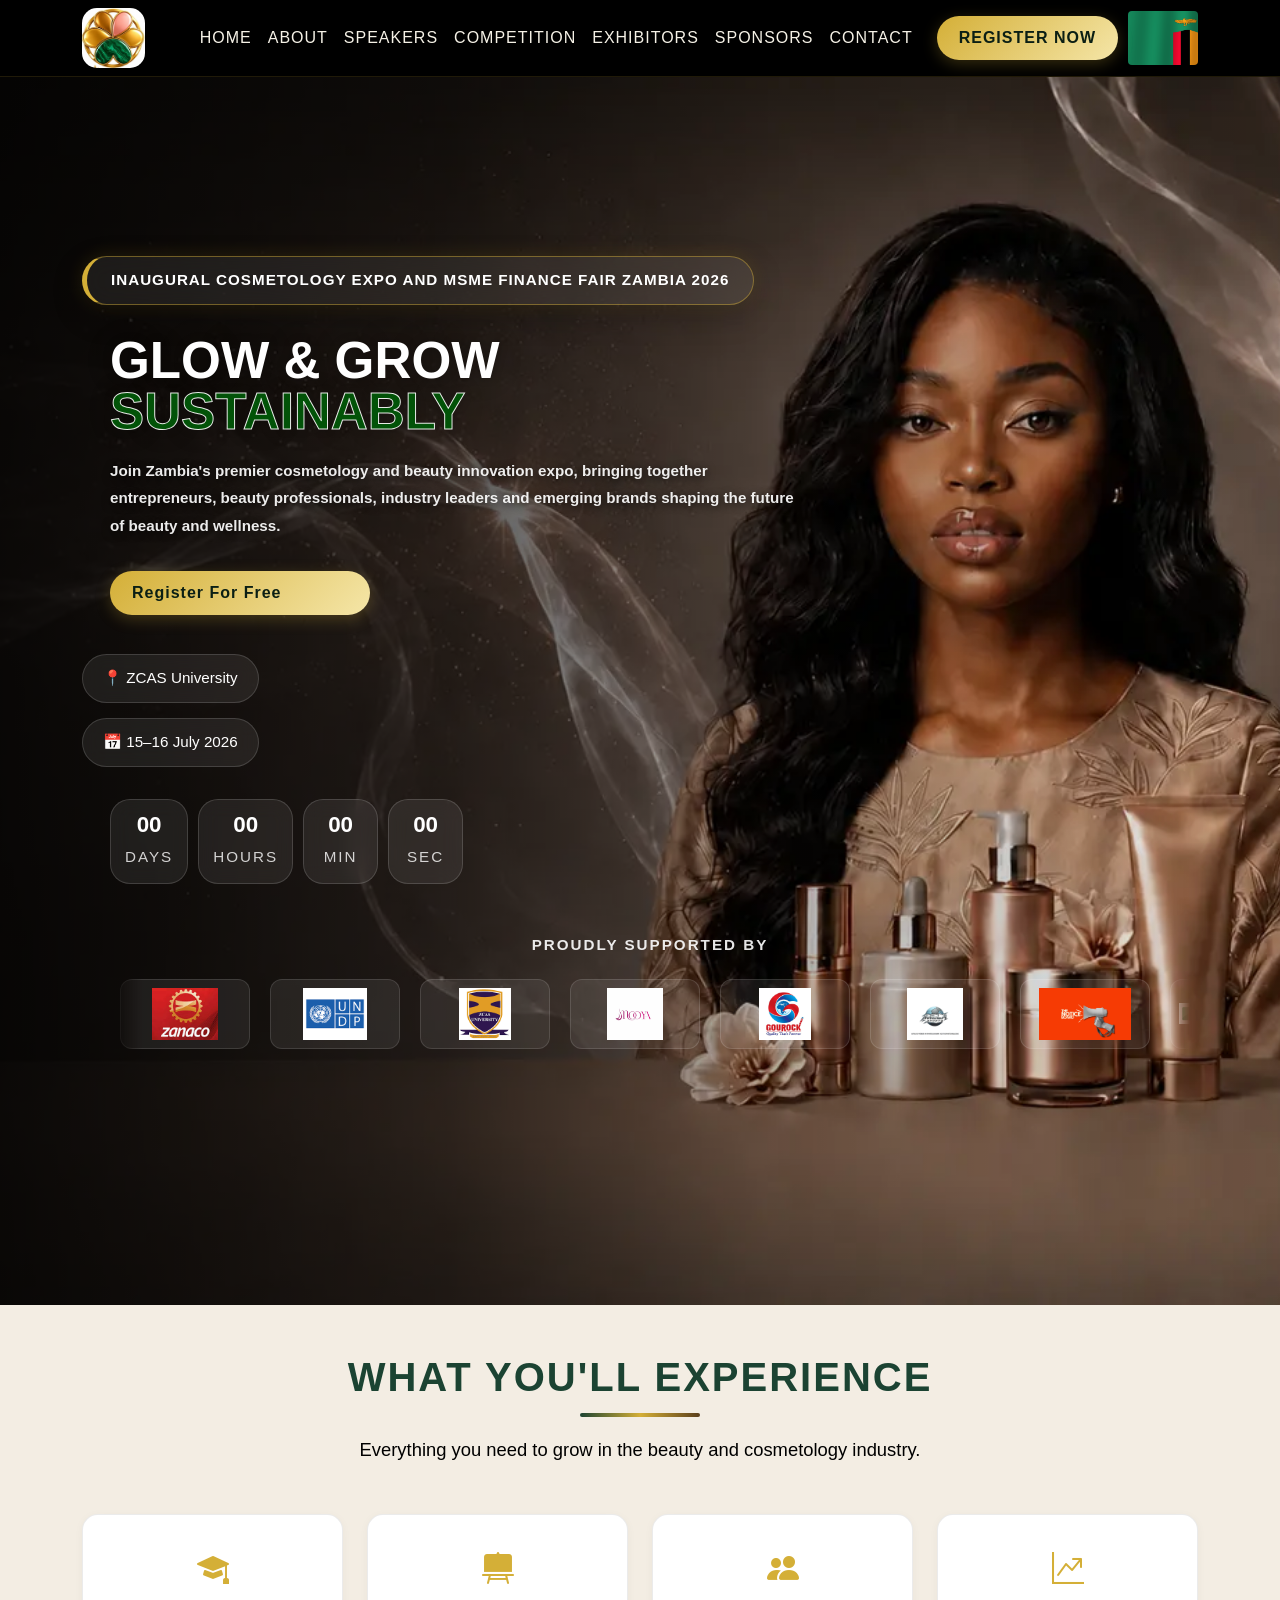
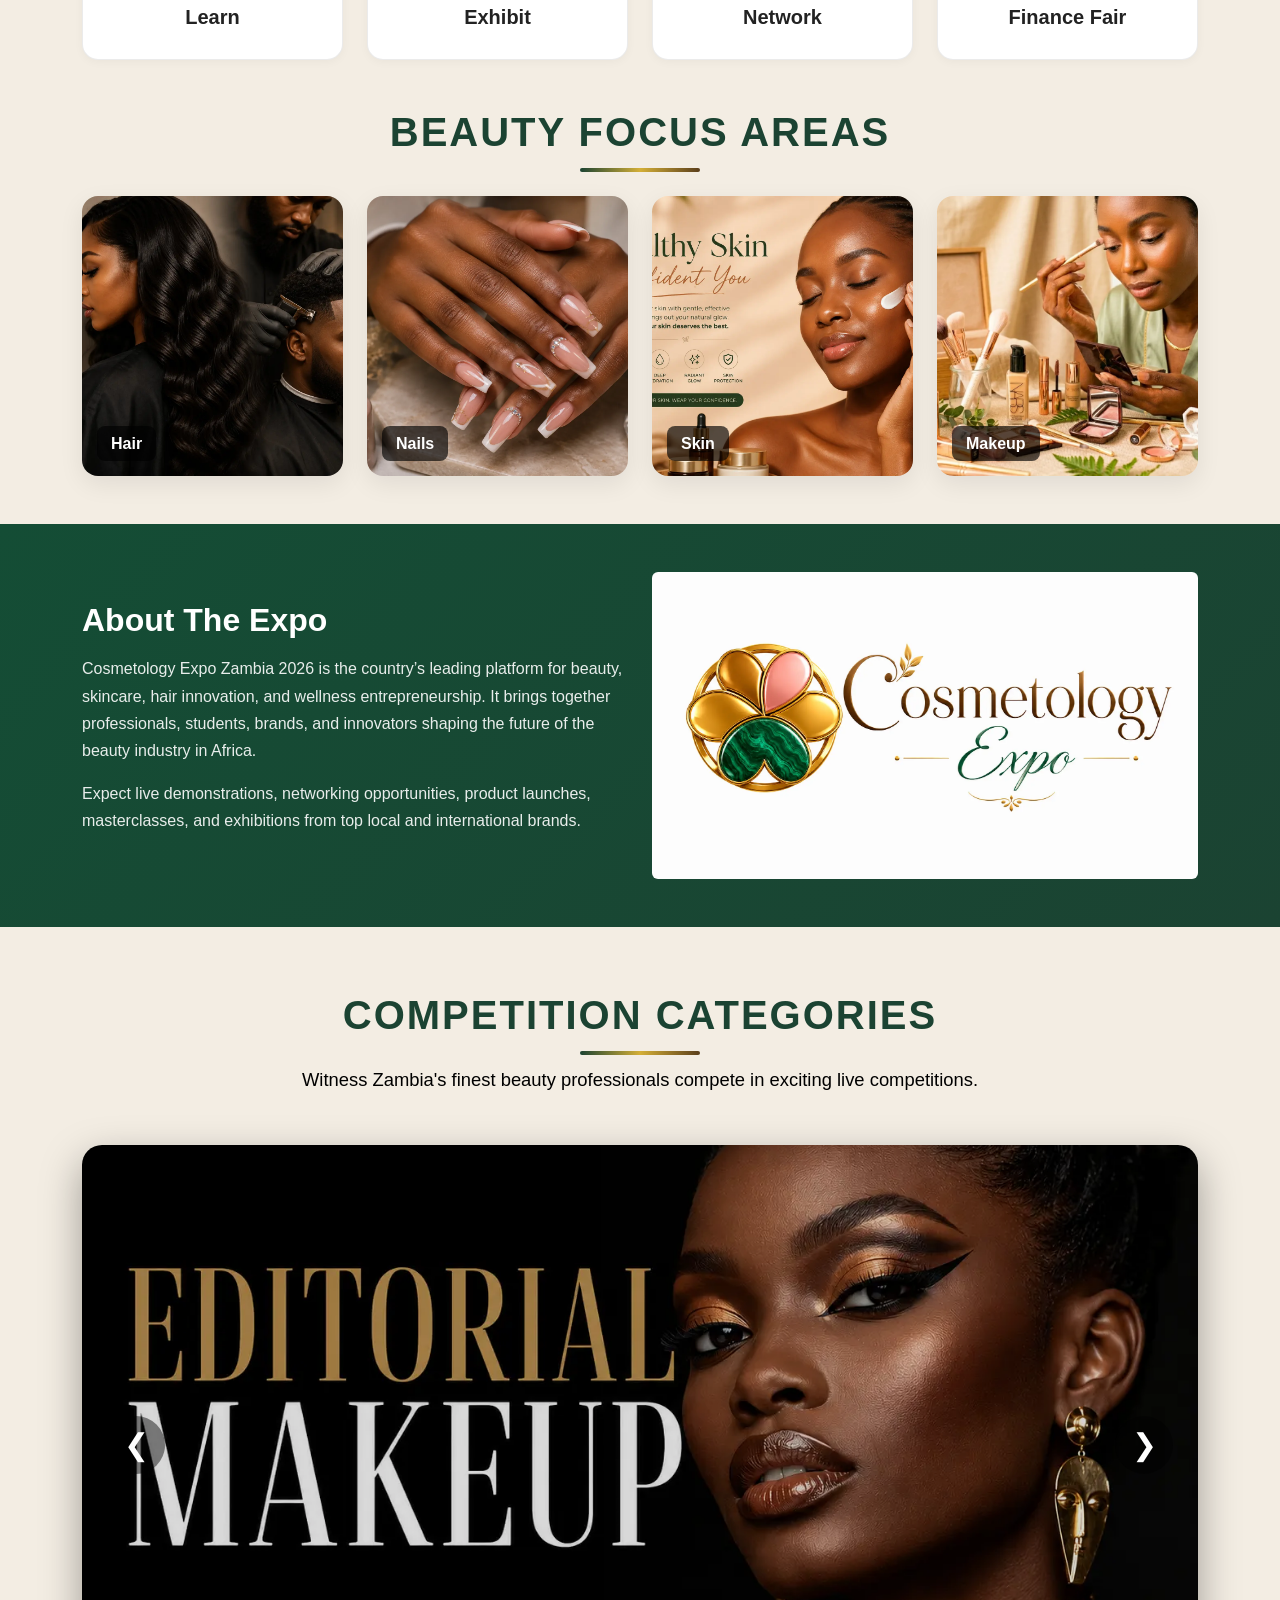
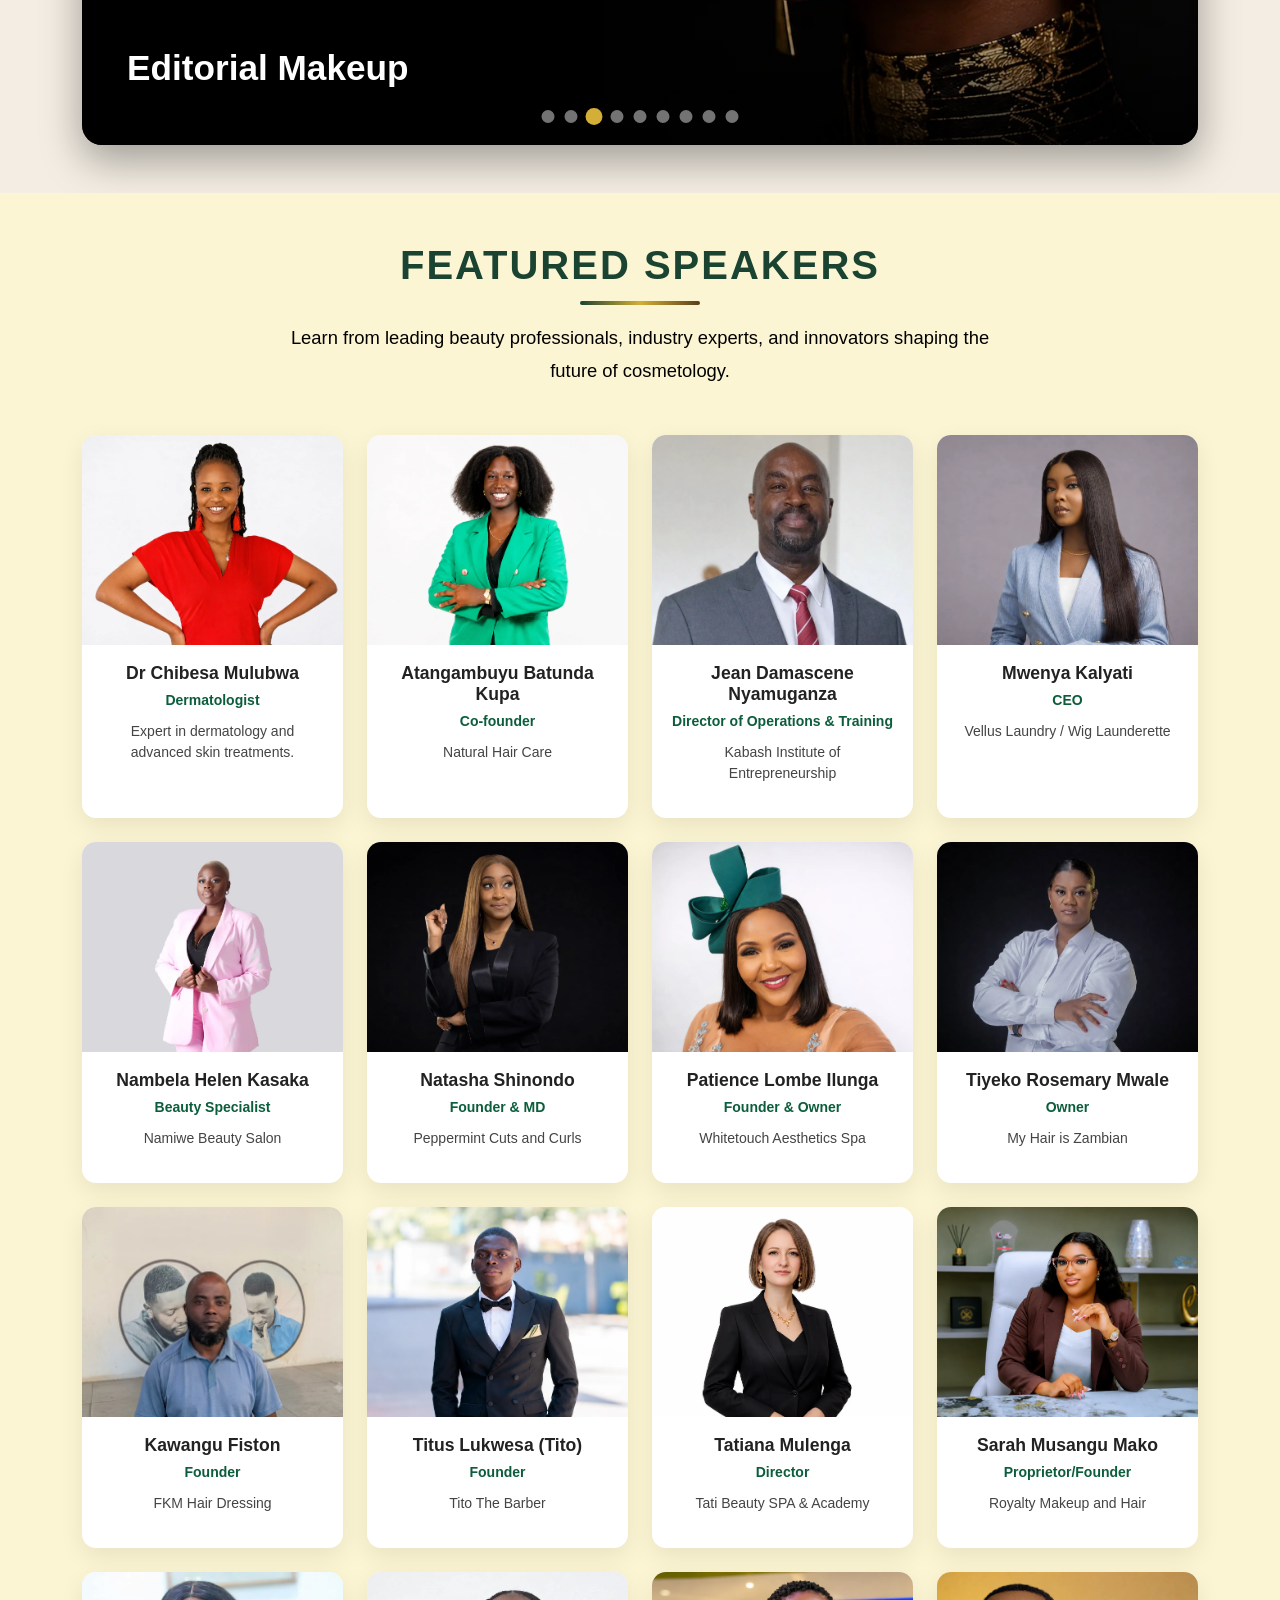
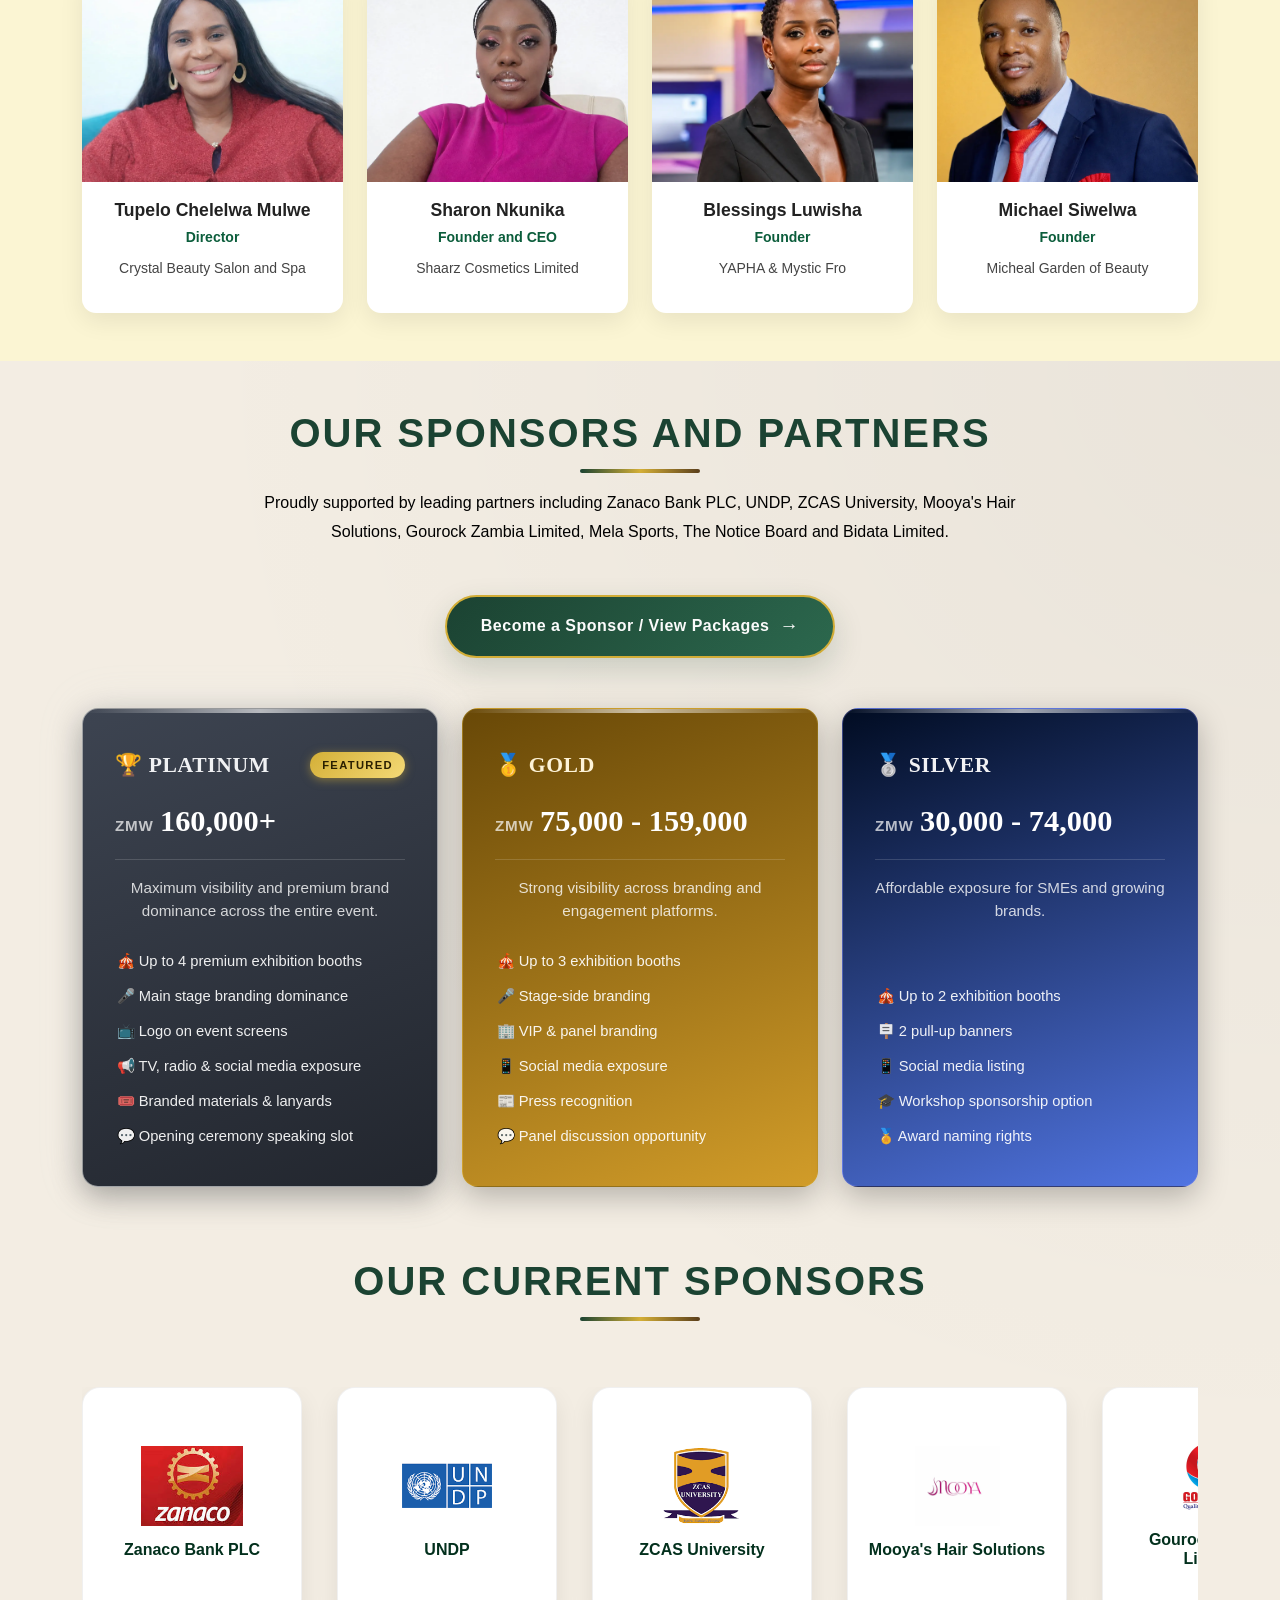
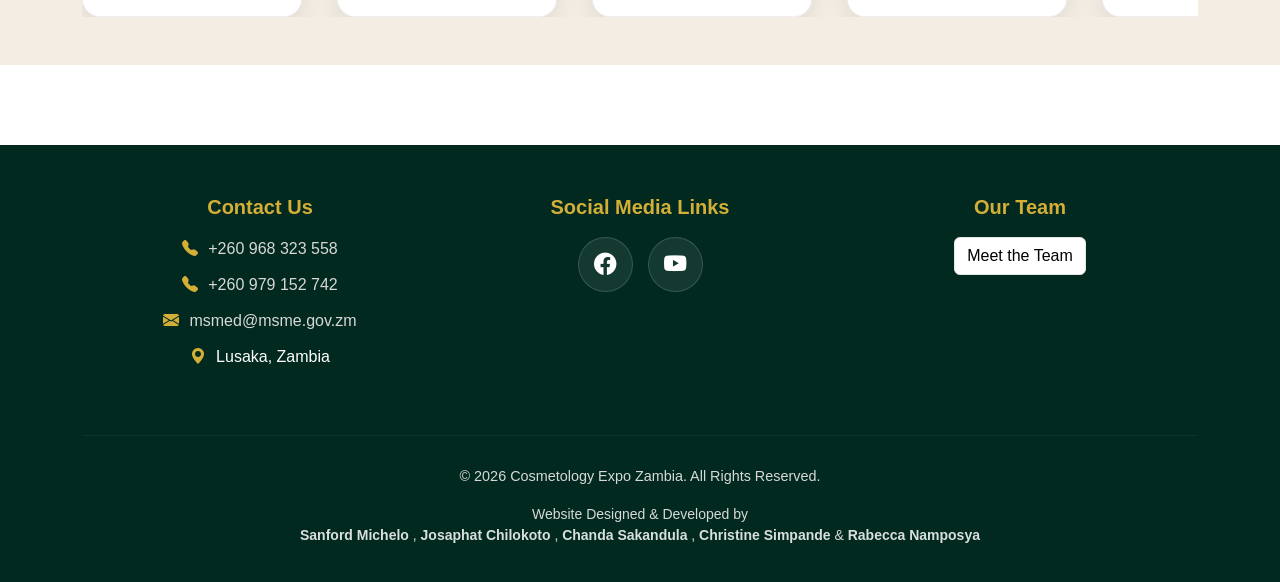
==== commit b90d35ae: "Add files via upload" ====
--- a/index.html
+++ b/index.html
@@ -156,65 +156,150 @@
               <small>Sec</small>
             </div>
           </div>
-
           <!-- SPONSORS -->
           <div class="hero-sponsors">
             <p class="hero-sponsors-title">Proudly Supported By</p>
 
-            <div class="hero-sponsors-row">
-              <!-- ZANACO -->
-              <a
-                href="https://www.zanaco.co.zm"
-                target="_blank"
-                class="hero-sponsor zanaco"
-              >
-                <img src="images/zanaco.jpg" alt="ZANACO Bank" />
-              </a>
-
-              <!-- UNDP -->
-              <a
-                href="https://www.undp.org/"
-                target="_blank"
-                class="hero-sponsor undp"
-              >
-                <img src="images/undp.png" alt="UNDP" />
-              </a>
-
-              <!-- ZCAS University -->
-              <a
-                href="https://zcasu.edu.zm/"
-                target="_blank"
-                class="hero-sponsor zcas"
-              >
-                <img src="images/zicas.png" alt="ZCAS University" />
-              </a>
-
-              <!-- Mooya's Hair Solutions -->
-              <a
-                href="https://web.facebook.com/mooyashair"
-                target="_blank"
-                class="hero-sponsor mooyas"
-              >
-                <img src="images/mooya.png" alt="Mooya's Hair Solutions" />
-              </a>
-
-              <!-- GOUROCK Zambia Limited -->
-              <a
-                href="https://web.facebook.com/GourockZambiaLtd/?_rdc=1&_rdr#"
-                target="_blank"
-                class="hero-sponsor mooyas"
-              >
-                <img src="images/gourock.jpg" alt="Gourock Zambia Limited" />
-              </a>
-
-              <!-- Bidata Limited -->
-              <a
-                href="http://bidata.co.zm"
-                target="_blank"
-                class="hero-sponsor bidata"
-              >
-                <img src="images/bidata.png" alt="BiData Limited" />
-              </a>
+            <div class="hero-sponsors-slider">
+              <div class="hero-sponsors-track">
+                <!-- ===== FIRST SET ===== -->
+
+                <a
+                  href="https://www.zanaco.co.zm"
+                  target="_blank"
+                  class="hero-sponsor"
+                >
+                  <img src="images/zanaco.jpg" alt="ZANACO Bank" />
+                </a>
+
+                <a
+                  href="https://www.undp.org/"
+                  target="_blank"
+                  class="hero-sponsor"
+                >
+                  <img src="images/undp.png" alt="UNDP" />
+                </a>
+
+                <a
+                  href="https://zcasu.edu.zm/"
+                  target="_blank"
+                  class="hero-sponsor"
+                >
+                  <img src="images/zicas.png" alt="ZCAS University" />
+                </a>
+
+                <a
+                  href="https://web.facebook.com/mooyashair"
+                  target="_blank"
+                  class="hero-sponsor"
+                >
+                  <img src="images/mooya.png" alt="Mooya's Hair Solutions" />
+                </a>
+
+                <a
+                  href="https://web.facebook.com/GourockZambiaLtd/?_rdc=1&_rdr#"
+                  target="_blank"
+                  class="hero-sponsor"
+                >
+                  <img src="images/gourock.jpg" alt="Gourock Zambia Limited" />
+                </a>
+
+                <a
+                  href="https://web.facebook.com/yamika.anamela/?_rdc=1&_rdr#"
+                  target="_blank"
+                  class="hero-sponsor"
+                >
+                  <img src="images/mela_sports.jpeg" alt="Mela Sports" />
+                </a>
+
+                <a
+                  href="https://web.facebook.com/thenoticeboardzm/?_rdc=1&_rdr#"
+                  target="_blank"
+                  class="hero-sponsor"
+                >
+                  <img
+                    src="images/the_notice_board.jpeg"
+                    alt="The Notice Board"
+                  />
+                </a>
+
+                <a
+                  href="http://bidata.co.zm"
+                  target="_blank"
+                  class="hero-sponsor"
+                >
+                  <img src="images/bidata.png" alt="BiData Limited" />
+                </a>
+
+                <!-- ===== DUPLICATE FOR SMOOTH LOOP ===== -->
+
+                <a
+                  href="https://www.zanaco.co.zm"
+                  target="_blank"
+                  class="hero-sponsor"
+                >
+                  <img src="images/zanaco.jpg" alt="ZANACO Bank" />
+                </a>
+
+                <a
+                  href="https://www.undp.org/"
+                  target="_blank"
+                  class="hero-sponsor"
+                >
+                  <img src="images/undp.png" alt="UNDP" />
+                </a>
+
+                <a
+                  href="https://zcasu.edu.zm/"
+                  target="_blank"
+                  class="hero-sponsor"
+                >
+                  <img src="images/zicas.png" alt="ZCAS University" />
+                </a>
+
+                <a
+                  href="https://web.facebook.com/mooyashair"
+                  target="_blank"
+                  class="hero-sponsor"
+                >
+                  <img src="images/mooya.png" alt="Mooya's Hair Solutions" />
+                </a>
+
+                <a
+                  href="https://web.facebook.com/GourockZambiaLtd/?_rdc=1&_rdr#"
+                  target="_blank"
+                  class="hero-sponsor"
+                >
+                  <img src="images/gourock.jpg" alt="Gourock Zambia Limited" />
+                </a>
+
+                <a
+                  href="https://web.facebook.com/yamika.anamela/?_rdc=1&_rdr#"
+                  target="_blank"
+                  class="hero-sponsor"
+                >
+                  <img src="images/mela_sports.jpeg" alt="Mela Sports" />
+                </a>
+
+                <a
+                  href="https://web.facebook.com/thenoticeboardzm/?_rdc=1&_rdr#"
+                  target="_blank"
+                  class="hero-sponsor"
+                >
+                  <img
+                    src="images/the_notice_board.jpeg"
+                    alt="The Notice Board"
+                  />
+                </a>
+
+                <a
+                  href="http://bidata.co.zm"
+                  target="_blank"
+                  class="hero-sponsor"
+                >
+                  <img src="images/bidata.png" alt="BiData Limited" />
+                </a>
+              </div>
             </div>
           </div>
         </div>
@@ -627,23 +712,33 @@
         </div>
       </div>
     </section>
-    <!-- SPONSORS SECTION -->
+    <!-- =====================================================
+     SPONSORS SECTION
+===================================================== -->
+
     <section id="sponsors" class="sponsors-section py-5">
       <div class="container text-center">
+        <!-- SECTION TITLE -->
         <h2 class="expo-title mb-3">Our Sponsors and Partners</h2>
 
+        <!-- DESCRIPTION -->
         <p class="sponsor-subtext">
-          Proudly supported by leading partners including ZANACO Bank PLC, UNDP,
-          ZCAS University, Mooya's Hair Solutions, Gourock Zambia Limited and
-          Bidata Limited.
+          Proudly supported by leading partners including Zanaco Bank PLC, UNDP,
+          ZCAS University, Mooya's Hair Solutions, Gourock Zambia Limited, Mela
+          Sports, The Notice Board and Bidata Limited.
         </p>
 
-        <!-- CTA -->
+        <!-- SPONSOR CTA BUTTON -->
         <a href="sponsor_page/sponsor.html" class="expo-sponsor-cta-btn">
           Become a Sponsor / View Packages
         </a>
+
+        <!-- =====================================================
+         SPONSORSHIP PACKAGES
+    ====================================================== -->
+
         <div class="row g-4 justify-content-center">
-          <!-- PLATINUM -->
+          <!-- PLATINUM PACKAGE -->
           <div class="col-lg-4 col-md-6">
             <div class="package-card platinum featured">
               <div class="package-header">
@@ -672,7 +767,7 @@
             </div>
           </div>
 
-          <!-- GOLD -->
+          <!-- GOLD PACKAGE -->
           <div class="col-lg-4 col-md-6">
             <div class="package-card gold">
               <div class="package-header">
@@ -699,7 +794,7 @@
             </div>
           </div>
 
-          <!-- SILVER -->
+          <!-- SILVER PACKAGE -->
           <div class="col-lg-4 col-md-6">
             <div class="package-card silver">
               <div class="package-header">
@@ -725,77 +820,164 @@
             </div>
           </div>
         </div>
-        <h2 class="expo-title mb-3">Our Current sponsors</h2>
-
-        <div
-          class="row row-cols-1 row-cols-sm-2 row-cols-lg-5 justify-content-center align-items-stretch mt-4 g-4"
-        >
-          <!-- ZANACO -->
-          <div class="col d-flex justify-content-center">
+
+        <!-- =====================================================
+         CURRENT SPONSORS SLIDER
+    ====================================================== -->
+
+        <h2 class="expo-title sponsors-title mb-3">Our Current Sponsors</h2>
+
+        <div class="sponsor-slider">
+          <div class="sponsor-track">
+            <!-- ZANACO -->
             <a
               href="https://www.zanaco.co.zm"
               target="_blank"
               class="sponsor-card zanaco"
             >
               <img src="images/zanaco.jpg" alt="ZANACO Bank" />
-              <h6>ZANACO Bank</h6>
-            </a>
-          </div>
-
-          <!-- UNDP -->
-          <div class="col d-flex justify-content-center">
+
+              <h6>Zanaco Bank PLC</h6>
+            </a>
+
+            <!-- UNDP -->
             <a
               href="https://www.undp.org/"
               target="_blank"
               class="sponsor-card undp"
+            >
+              <img src="images/undp.png" alt="UNDP" />
+
+              <h6>UNDP</h6>
+            </a>
+
+            <!-- ZCAS -->
+            <a
+              href="https://zcasu.edu.zm/"
+              target="_blank"
+              class="sponsor-card zcas"
+            >
+              <img src="images/zicas.png" alt="ZCAS University" />
+
+              <h6>ZCAS University</h6>
+            </a>
+
+            <!-- MOOYA -->
+            <a
+              href="https://web.facebook.com/mooyashair"
+              target="_blank"
+              class="sponsor-card"
+            >
+              <img src="images/mooya.png" alt="Mooya" />
+
+              <h6>Mooya's Hair Solutions</h6>
+            </a>
+
+            <!-- GOUROCK -->
+            <a
+              href="https://web.facebook.com/GourockZambiaLtd/?_rdc=1&_rdr#"
+              target="_blank"
+              class="sponsor-card"
+            >
+              <img src="images/gourock.jpg" alt="Gourock" />
+
+              <h6>Gourock Zambia Limited</h6>
+            </a>
+
+            <!-- MELA SPORTS -->
+            <a
+              href="https://web.facebook.com/yamika.anamela/?_rdc=1&_rdr#"
+              target="_blank"
+              class="sponsor-card"
+            >
+              <img src="images/mela_sports.jpeg" alt="MELA Sports" />
+
+              <h6>MELA Sports</h6>
+            </a>
+
+            <!-- NOTICE BOARD -->
+            <a
+              href="https://web.facebook.com/thenoticeboardzm/?_rdc=1&_rdr#"
+              target="_blank"
+              class="sponsor-card"
+            >
+              <img src="images/the_notice_board.jpeg" alt="The Notice Board" />
+
+              <h6>The Notice Board</h6>
+            </a>
+
+            <!-- BIDATA -->
+            <a href="http://bidata.co.zm/" target="_blank" class="sponsor-card">
+              <img src="images/bidata.png" alt="Bidata Limited" />
+
+              <h6>Bidata Limited</h6>
+            </a>
+            <!-- LOOP DUPLICATE (FOR INFINITE SLIDER) -->
+
+            <a
+              href="https://www.zanaco.co.zm"
+              target="_blank"
+              class="sponsor-card"
+            >
+              <img src="images/zanaco.jpg" alt="ZANACO Bank" />
+              <h6>Zanaco Bank PLC</h6>
+            </a>
+
+            <a
+              href="https://www.undp.org/"
+              target="_blank"
+              class="sponsor-card"
             >
               <img src="images/undp.png" alt="UNDP" />
               <h6>UNDP</h6>
             </a>
-          </div>
-
-          <!-- ZCAS UNIVERSITY -->
-          <div class="col d-flex justify-content-center">
+
             <a
               href="https://zcasu.edu.zm/"
               target="_blank"
-              class="sponsor-card zcas"
+              class="sponsor-card"
             >
               <img src="images/zicas.png" alt="ZCAS University" />
               <h6>ZCAS University</h6>
             </a>
-          </div>
-
-          <!-- MOOYA'S HAIR SOLUTIONS -->
-          <div class="col d-flex justify-content-center">
+
             <a
               href="https://web.facebook.com/mooyashair"
               target="_blank"
-              class="sponsor-card mooya"
-            >
-              <img src="images/mooya.png" alt="Mooya's Hair Solutions" />
+              class="sponsor-card"
+            >
+              <img src="images/mooya.png" alt="Mooya" />
               <h6>Mooya's Hair Solutions</h6>
             </a>
-          </div>
-          <!-- GOUROCK-->
-          <div class="col d-flex justify-content-center">
+
             <a
               href="https://web.facebook.com/GourockZambiaLtd/?_rdc=1&_rdr#"
               target="_blank"
-              class="sponsor-card mooya"
+              class="sponsor-card"
             >
               <img src="images/gourock.jpg" alt="Gourock" />
               <h6>Gourock Zambia Limited</h6>
             </a>
-          </div>
-
-          <!-- BIDATA LIMITED -->
-          <div class="col d-flex justify-content-center">
-            <a
-              href="http://bidata.co.zm/"
-              target="_blank"
-              class="sponsor-card bidata"
-            >
+
+            <a
+              href="https://web.facebook.com/yamika.anamela/?_rdc=1&_rdr#"
+              target="_blank"
+              class="sponsor-card"
+            >
+              <img src="images/mela_sports.jpeg" alt="MELA Sports" />
+              <h6>MELA Sports</h6>
+            </a>
+
+            <a
+              href="https://web.facebook.com/thenoticeboardzm/?_rdc=1&_rdr#"
+              target="_blank"
+              class="sponsor-card"
+            >
+              <img src="images/the_notice_board.jpeg" alt="The Notice Board" />
+              <h6>The Notice Board</h6>
+            </a>
+
+            <a href="http://bidata.co.zm/" target="_blank" class="sponsor-card">
               <img src="images/bidata.png" alt="Bidata Limited" />
               <h6>Bidata Limited</h6>
             </a>
@@ -865,9 +1047,41 @@
         </div>
 
         <hr />
-
         <div class="footer-bottom">
           <p>&copy; 2026 Cosmetology Expo Zambia. All Rights Reserved.</p>
+
+          <p class="developer-credit">
+            Website Designed & Developed by
+            <br />
+
+            <a href="https://sanfordmichelo.github.io/" target="_blank">
+              Sanford Michelo </a
+            >,
+
+            <a
+              href="https://chiloz.github.io/Chiloz/index.html"
+              target="_blank"
+            >
+              Josaphat Chilokoto </a
+            >,
+
+            <a href="https://wa.me/260970012522" target="_blank">
+              Chanda Sakandula </a
+            >,
+
+            <a href="https://wa.me/260772952588" target="_blank">
+              Christine Simpande
+            </a>
+
+            &
+
+            <a
+              href="https://www.linkedin.com/in/rabecca-namposya-6597ba28b"
+              target="_blank"
+            >
+              Rabecca Namposya
+            </a>
+          </p>
         </div>
       </div>
     </footer>
--- a/style.css
+++ b/style.css
@@ -166,7 +166,7 @@
 .hero {
   
   position: relative;
-  min-height: 50vh;
+  min-height: 145vh;
 
   display: flex;
   align-items: center;
@@ -448,58 +448,173 @@
   flex-wrap: nowrap;
   gap: 22px;
 }
-
-/* sponsor card */
+/*====================================
+ HERO SPONSORS
+=====================================*/
+
+.hero-sponsors {
+  margin-top: 50px;
+}
+
+.hero-sponsors-title {
+  text-align: center;
+  color: #fff;
+  font-size: 0.95rem;
+  font-weight: 600;
+  letter-spacing: 2px;
+  text-transform: uppercase;
+  margin-bottom: 22px;
+  opacity: 0.9;
+}
+
+/* Slider */
+
+.hero-sponsors-slider {
+  width: 100%;
+  overflow: hidden;
+  position: relative;
+
+  mask-image: linear-gradient(
+    to right,
+    transparent,
+    black 3%,
+    black 97%,
+    transparent
+  );
+
+  -webkit-mask-image: linear-gradient(
+    to right,
+    transparent,
+    black 3%,
+    black 97%,
+    transparent
+  );
+}
+
+/* Moving Track */
+
+.hero-sponsors-track {
+  display: flex;
+  align-items: center;
+  width: max-content;
+  animation: sponsorScroll 30s linear infinite;
+}
+
+.hero-sponsors-slider:hover .hero-sponsors-track {
+  animation-play-state: paused;
+}
+
+/* Sponsor Card */
+
 .hero-sponsor {
+  flex: 0 0 auto;
+
+  width: 130px;
+  height: 70px;
+
+  margin: 0 10px;
+  padding: 8px;
+
   display: flex;
   align-items: center;
   justify-content: center;
 
-  padding: 12px 16px;
+  background: rgba(255,255,255,0.08);
+  border: 1px solid rgba(255,255,255,0.12);
   border-radius: 12px;
 
-  background: rgba(255, 255, 255, 0.07);
-  backdrop-filter: blur(10px);
-
-  transition: all 0.3s ease;
-}
-
-/* logo size (BIGGER) */
-.hero-sponsor img {
-  height: 52px;
-  width: auto;
-  max-width: 120px;
-  object-fit: contain;
-}
-
-/* hover */
+  transition: all .3s ease;
+}
+
 .hero-sponsor:hover {
   transform: translateY(-4px);
-  background: rgba(255, 255, 255, 0.14);
-}
-/* ==========================================
-   HERO SPONSOR BRAND HOVER COLORS
-========================================== */
-
-.hero-sponsor.zanaco:hover {
-  box-shadow: 0 0 18px rgba(212, 175, 55, 0.5); /* Gold */
-}
-
-.hero-sponsor.undp:hover {
-  box-shadow: 0 0 18px rgba(99, 179, 237, 0.5); /* UNDP Blue */
-}
-
-.hero-sponsor.zcas:hover {
-  box-shadow: 0 0 18px rgba(159, 122, 234, 0.5); /* Purple */
-}
-
-.hero-sponsor.mooyas:hover {
-  box-shadow: 0 0 18px rgba(236, 72, 153, 0.5); /* Elegant Pink */
-}
-
-.hero-sponsor.bidata:hover {
-  box-shadow: 0 0 18px rgba(22, 163, 74, 0.5); /* Professional Green */
-}/* MOBILE RESPONSIVE */
+  background: rgba(255,255,255,.16);
+  border-color: rgba(255,255,255,.25);
+}
+
+/* Logos */
+
+.hero-sponsor img {
+  width: 100%;
+  height: 100%;
+  object-fit: contain;
+
+  transition: transform .3s ease;
+}
+
+.hero-sponsor:hover img {
+  transform: scale(1.06);
+}
+
+/* Infinite Scroll */
+
+@keyframes sponsorScroll {
+
+  from {
+    transform: translateX(0);
+  }
+
+  to {
+    transform: translateX(-50%);
+  }
+
+}
+
+.hero-sponsors {
+    margin-top:50px;
+    width:150%;
+    margin-left:auto;
+    overflow:hidden;
+}
+
+@media(max-width:992px){
+    .hero-sponsors{
+        width:120%;
+    }
+}
+
+@media(max-width:768px){
+    .hero-sponsors{
+        width:100%;
+    }
+}
+/* Tablets */
+
+@media (max-width: 992px) {
+
+  .hero-sponsor {
+    width: 110px;
+    height: 60px;
+    margin: 0 8px;
+  }
+
+  .hero-sponsors-track {
+    animation-duration: 24s;
+  }
+
+}
+
+/* Phones */
+
+@media (max-width: 768px) {
+
+  .hero-sponsor {
+    width: 95px;
+    height: 55px;
+    margin: 0 6px;
+  }
+
+  .hero-sponsors-title {
+    font-size: .85rem;
+  }
+
+  .hero-sponsors-track {
+    animation-duration: 20s;
+  }
+
+}
+
+/* MOBILE RESPONSIVE */
 @media (max-width: 768px) {
   .hero-sponsors-row {
     flex-wrap: wrap;
@@ -873,7 +988,7 @@
 ==========================================*/
 
 .competition-section {
-  background: #fff;
+  background:  #f3ede3;
   overflow: hidden;
 }
 
@@ -1107,7 +1222,7 @@
 ========================= */
 
 .speakers-section {
-  background: #f3ede3;
+  background: rgb(251, 245, 211);
 }
 
 .speaker-card {
@@ -1178,7 +1293,7 @@
 ===================================================== */
 
 #sponsors {
-    background: #f7f9fc; /* ❌ removed green, now clean event background */
+    background: #f3ede3;
     color: #111;
     padding: 90px 0;
     position: relative;
@@ -1194,6 +1309,7 @@
     pointer-events: none;
 }
 
+
 /* =====================================================
    HEADINGS
 ===================================================== */
@@ -1204,6 +1320,20 @@
     color: #111;
     margin-bottom: 15px;
 }
+.sponsors-title {
+    margin-top: 70px !important;
+    margin-bottom: 40px;
+}
+
+/* Increased spacing before Current Sponsors */
+.sponsor-current-title {
+    margin-top: 120px;   /* increased from 70px */
+    margin-bottom: 40px;
+    color: #111;
+    font-size: 1.7rem;
+    font-weight: 800;
+}
+
 
 .sponsor-subtext {
     max-width: 760px;
@@ -1214,13 +1344,138 @@
     font-weight: 500;
 }
 
-.sponsor-current-title {
-    margin-top: 70px;
-    margin-bottom: 30px;
+
+/* =====================================================
+   SPONSOR SLIDER
+===================================================== */
+
+.sponsor-slider {
+    margin-top: 40px;
+    position: relative;
+    overflow: hidden;
+}
+
+
+.carousel-item {
+    padding: 20px 0;
+}
+
+
+/* Space between sponsor cards */
+.carousel-item .d-flex {
+    gap: 35px;
+}
+
+
+/* =====================================================
+   SPONSOR CARDS
+===================================================== */
+
+.sponsor-card {
+
+    width: 220px;
+    height: 230px;
+
+    background: #fff;
+
+    border-radius: 18px;
+
+    padding: 25px;
+
+    display: flex;
+    flex-direction: column;
+    align-items: center;
+    justify-content: center;
+
+    text-decoration: none;
+
     color: #111;
-    font-size: 1.7rem;
-    font-weight: 800;
-}
+
+    box-shadow:
+        0 10px 30px rgba(0,0,0,0.08);
+
+    transition: all .35s ease;
+
+}
+
+
+.sponsor-card img {
+
+    width: 120px;
+    height: 120px;
+
+    object-fit: contain;
+
+    margin-bottom: 18px;
+
+}
+
+
+
+.sponsor-card h6 {
+
+    font-size: .95rem;
+
+    font-weight: 700;
+
+    text-align: center;
+
+    margin: 0;
+    color: #03301d;
+
+}
+
+
+
+/* Hover effect */
+
+.sponsor-card:hover {
+
+    transform: translateY(-10px);
+
+    box-shadow:
+        0 20px 40px rgba(0,0,0,0.15);
+
+}
+
+
+/* =====================================================
+   SLIDER BUTTONS
+===================================================== */
+
+
+.carousel-control-prev,
+.carousel-control-next {
+
+    width: 45px;
+    height: 45px;
+
+    background: #1b4332;
+
+    border-radius: 50%;
+
+    top: 50%;
+
+    transform: translateY(-50%);
+
+}
+
+
+.carousel-control-prev {
+    left: 10px;
+}
+
+
+.carousel-control-next {
+    right: 10px;
+}
+
+
+
+/* =====================================================
+   SPONSOR CTA BUTTON
+===================================================== */
+
 
 .expo-sponsor-cta-btn{
     display:inline-flex;
@@ -1248,8 +1503,11 @@
     transition:all .35s ease;
 }
 
+
 .expo-sponsor-cta-btn:hover{
+
     background:linear-gradient(135deg,#2d6a4f,#40916c);
+
     color:#fff;
 
     transform:translateY(-5px);
@@ -1257,18 +1515,233 @@
     box-shadow:
         0 18px 40px rgba(27,67,50,.25),
         0 0 18px rgba(212,175,55,.35);
-}
+
+}
+
 
 .expo-sponsor-cta-btn::after{
+
     content:"→";
+
     font-size:1.2rem;
+
     transition:transform .3s ease;
-}
+
+}
+
 
 .expo-sponsor-cta-btn:hover::after{
+
     transform:translateX(6px);
-}
-
+
+}
+
+/* =====================================================
+   INFINITE SPONSOR SLIDER
+===================================================== */
+
+.sponsor-slider {
+
+    width: 100%;
+    overflow: hidden;
+
+    margin-top: 50px;
+
+}
+
+
+.sponsor-track {
+
+    display: flex;
+
+    width: max-content;
+
+    gap: 35px;
+
+    animation: sponsorMove 25s linear infinite;
+
+}
+
+
+/* Pause when user hovers */
+.sponsor-track:hover {
+
+    animation-play-state: paused;
+
+}
+
+
+/* Sponsor cards */
+
+.sponsor-card {
+
+    width: 220px;
+    height: 230px;
+
+    flex-shrink: 0;
+
+    background: white;
+
+    border-radius: 18px;
+
+    padding: 25px;
+
+    display:flex;
+
+    flex-direction:column;
+
+    justify-content:center;
+
+    align-items:center;
+
+    text-decoration:none;
+
+    color:#111;
+
+    box-shadow:
+    0 10px 30px rgba(0,0,0,0.08);
+
+    transition:.3s ease;
+
+}
+
+
+
+.sponsor-card img {
+
+    width:120px;
+    height:120px;
+
+    object-fit:contain;
+
+    margin-bottom:15px;
+
+}
+
+
+
+.sponsor-card:hover {
+
+    transform:translateY(-8px);
+
+}
+
+
+
+/* Infinite movement */
+
+@keyframes sponsorMove {
+
+    from {
+
+        transform:translateX(0);
+
+    }
+
+    to {
+
+        transform:translateX(-50%);
+
+    }
+
+}
+
+/* =====================================================
+   TABLETS
+===================================================== */
+
+@media(max-width:768px){
+
+    .sponsor-track {
+        gap:20px;
+    }
+
+
+    .sponsor-card {
+
+        width:150px;
+        height:130px;
+
+        padding:15px;
+
+        border-radius:12px;
+
+    }
+
+
+    .sponsor-card img {
+
+        width:70px;
+        height:70px;
+
+        margin-bottom:8px;
+
+    }
+
+
+    .sponsor-card h6 {
+
+        font-size:.75rem;
+
+        line-height:1.2;
+        color:   #03301d ;
+
+    }
+
+}
+
+
+
+
+/* =====================================================
+   MOBILE PHONES
+===================================================== */
+
+@media(max-width:480px){
+
+
+    .sponsor-track {
+
+        gap:15px;
+
+    }
+
+
+    .sponsor-card {
+
+        width:120px;
+        height:110px;
+
+        padding:10px;
+
+        border-radius:10px;
+
+        box-shadow:
+        0 5px 15px rgba(0,0,0,0.08);
+
+    }
+
+
+    .sponsor-card img {
+
+        width:55px;
+        height:55px;
+
+        margin-bottom:5px;
+
+    }
+
+
+    .sponsor-card h6 {
+
+        font-size:.65rem;
+
+        font-weight:700;
+        color:  #03301d ;
+
+    }
+
+}
 /* ============================================
    SPONSORSHIP PACKAGE CARDS
    ============================================ */
@@ -1494,7 +1967,7 @@
 .sponsor-card h6 {
     font-weight: 700;
     font-size: 1rem;
-    color: #222;
+    color:  #03301d ;
 
 
 }
--- a/footer.css
+++ b/footer.css
@@ -3,7 +3,7 @@
    ========================================= */
 
 .footer {
-  background: #111;
+  background: #012920; /* Luxury emerald green */
   color: #fff;
   padding: 50px 0 20px;
   margin-top: 80px;
@@ -11,21 +11,22 @@
 
 /* Section titles */
 .footer h5 {
-  color: #d4af37;
+  color: #d4af37; /* Gold */
   margin-bottom: 18px;
   font-weight: 600;
 }
 
-/* default text + links */
+/* Default text + links */
 .footer p,
 .footer a {
-  color: #ccc;
-}
-
-/* prevent ugly underline globally */
+  color: #d8d8d8;
+}
+
+/* Remove underline */
 .footer a {
   text-decoration: none;
 }
+
 
 /* =========================================
    CONTACT SECTION
@@ -39,28 +40,29 @@
   margin-bottom: 12px;
 }
 
-/* icons */
+/* Contact icons */
 .contact-item i {
   color: #d4af37;
   transition: 0.3s ease;
 }
 
-/* clickable links */
+/* Contact links */
 .contact-item a {
-  color: #ccc;
+  color: #d8d8d8;
   transition: 0.3s ease;
 }
 
-/* hover effect */
+/* Contact hover */
 .contact-item a:hover {
-  color: #d4af37;
-}
-
-/* WhatsApp special hover (green glow) */
-.contact-item:hover .bi-whatsapp {
-  color: #25D366;
+  color: #efcd5a;
+}
+
+/* Icon hover */
+.contact-item:hover i {
   transform: scale(1.15);
-}
+  color: #efcd5a;
+}
+
 
 /* =========================================
    SOCIAL ICONS
@@ -74,6 +76,7 @@
 }
 
 .social-icons a {
+
   width: 55px;
   height: 55px;
 
@@ -92,41 +95,114 @@
   transition: all 0.3s ease;
 }
 
+/* Social hover */
 .social-icons a:hover {
+
   transform: translateY(-5px);
+
   background: #d4af37;
-  color: #111;
-  box-shadow: 0 0 18px rgba(212,175,55,0.6);
-}
+
+  color: #0b2e26;
+
+  box-shadow:
+    0 0 18px rgba(212,175,55,0.6);
+}
+
+
+/* =========================================
+   TEAM BUTTON
+   ========================================= */
+
+.team-btn {
+
+  background-color: #ffffff !important;
+
+  color: #000 !important;
+
+  border: 1px solid #e6e6e6 !important;
+
+  transition: all 0.3s ease !important;
+
+}
+
+
+/* Luxury gold hover */
+.team-btn:hover {
+
+  background: linear-gradient(
+    135deg,
+    #f6dd8b,
+    #efd66a
+  ) !important;
+
+  color: #000 !important;
+
+  border-color: #f5d97c !important;
+
+  transform: translateY(-2px);
+
+  box-shadow:
+    0 6px 15px rgba(212,175,55,0.25);
+}
+
+
+/* =========================================
+   FOOTER DIVIDER
+   ========================================= */
+
+.footer hr {
+
+  border-color: rgba(255,255,255,0.18);
+
+  margin: 30px 0;
+}
+
+
 /* =========================================
    FOOTER BOTTOM
    ========================================= */
 
-.footer hr {
-  border-color: rgba(255,255,255,0.15);
-  margin: 30px 0;
-}
-
 .footer-bottom {
+
   text-align: center;
-  color: #888;
+
+  color: rgba(255,255,255,0.65);
+
   font-size: 0.9rem;
 }
 
-.team-btn {
-  background-color: #ffffff !important;
-  color: #000 !important;
-  border: 1px solid #e6e6e6 !important;
-  transition: all 0.3s ease !important;
-
-}
-
-
-/* hover = luxury gold */
-.team-btn:hover {
-  background: linear-gradient(135deg, #f6dd8b, #efd66a) !important;
-  color: #000 !important;
-  border-color: #f5d97c !important;
-  transform: translateY(-2px);
-  box-shadow: 0 6px 15px rgba(212, 175, 55, 0.25);
+
+/* =========================================
+   DEVELOPER CREDIT
+   ========================================= */
+
+.developer-credit {
+
+  font-size: 14px;
+
+  margin-top: 10px;
+
+  color: rgba(255,255,255,0.75);
+}
+
+
+.developer-credit a {
+
+  color: rgba(255,255,255,0.85);
+
+  text-decoration: none;
+
+  font-weight: 600;
+
+  transition: all 0.3s ease;
+}
+
+
+/* Gold developer hover */
+.developer-credit a:hover {
+
+  color: #efcd5a;
+
+  text-shadow:
+    0 0 8px rgba(239,205,90,0.6);
 }
